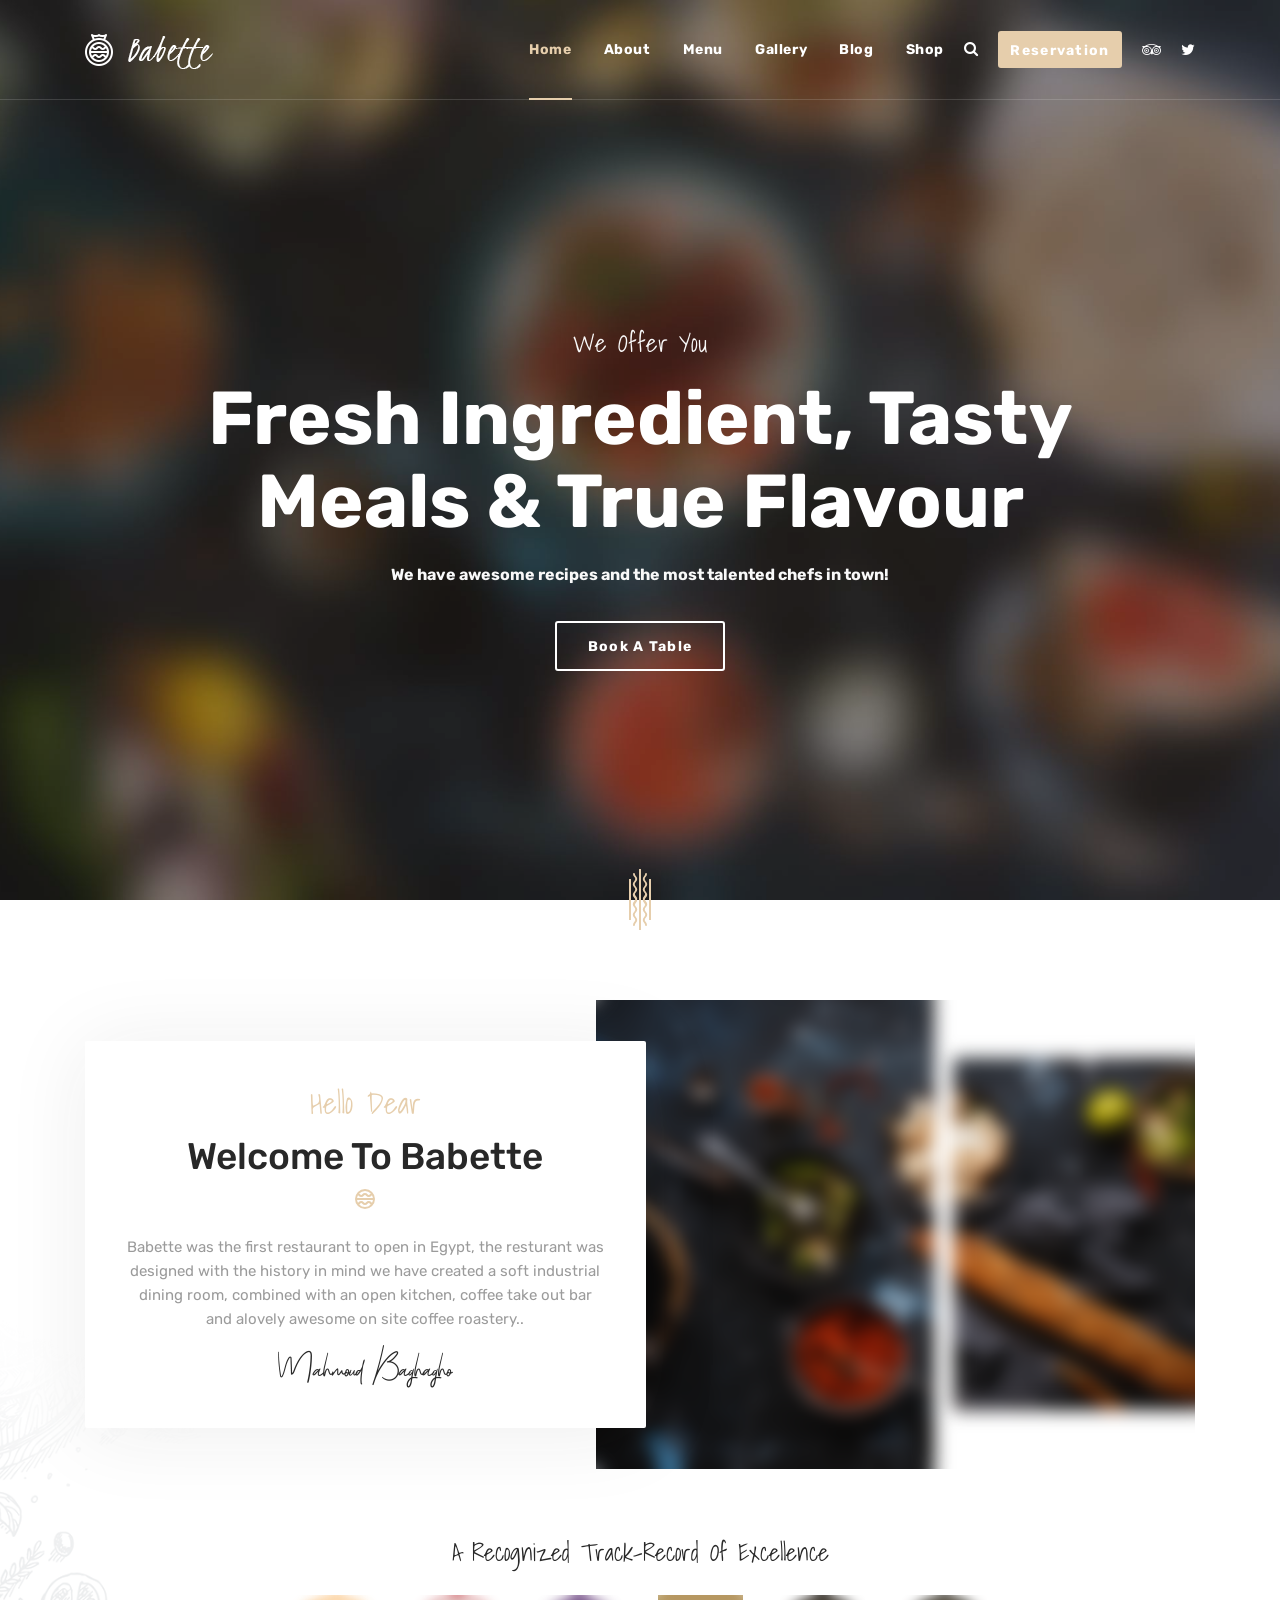
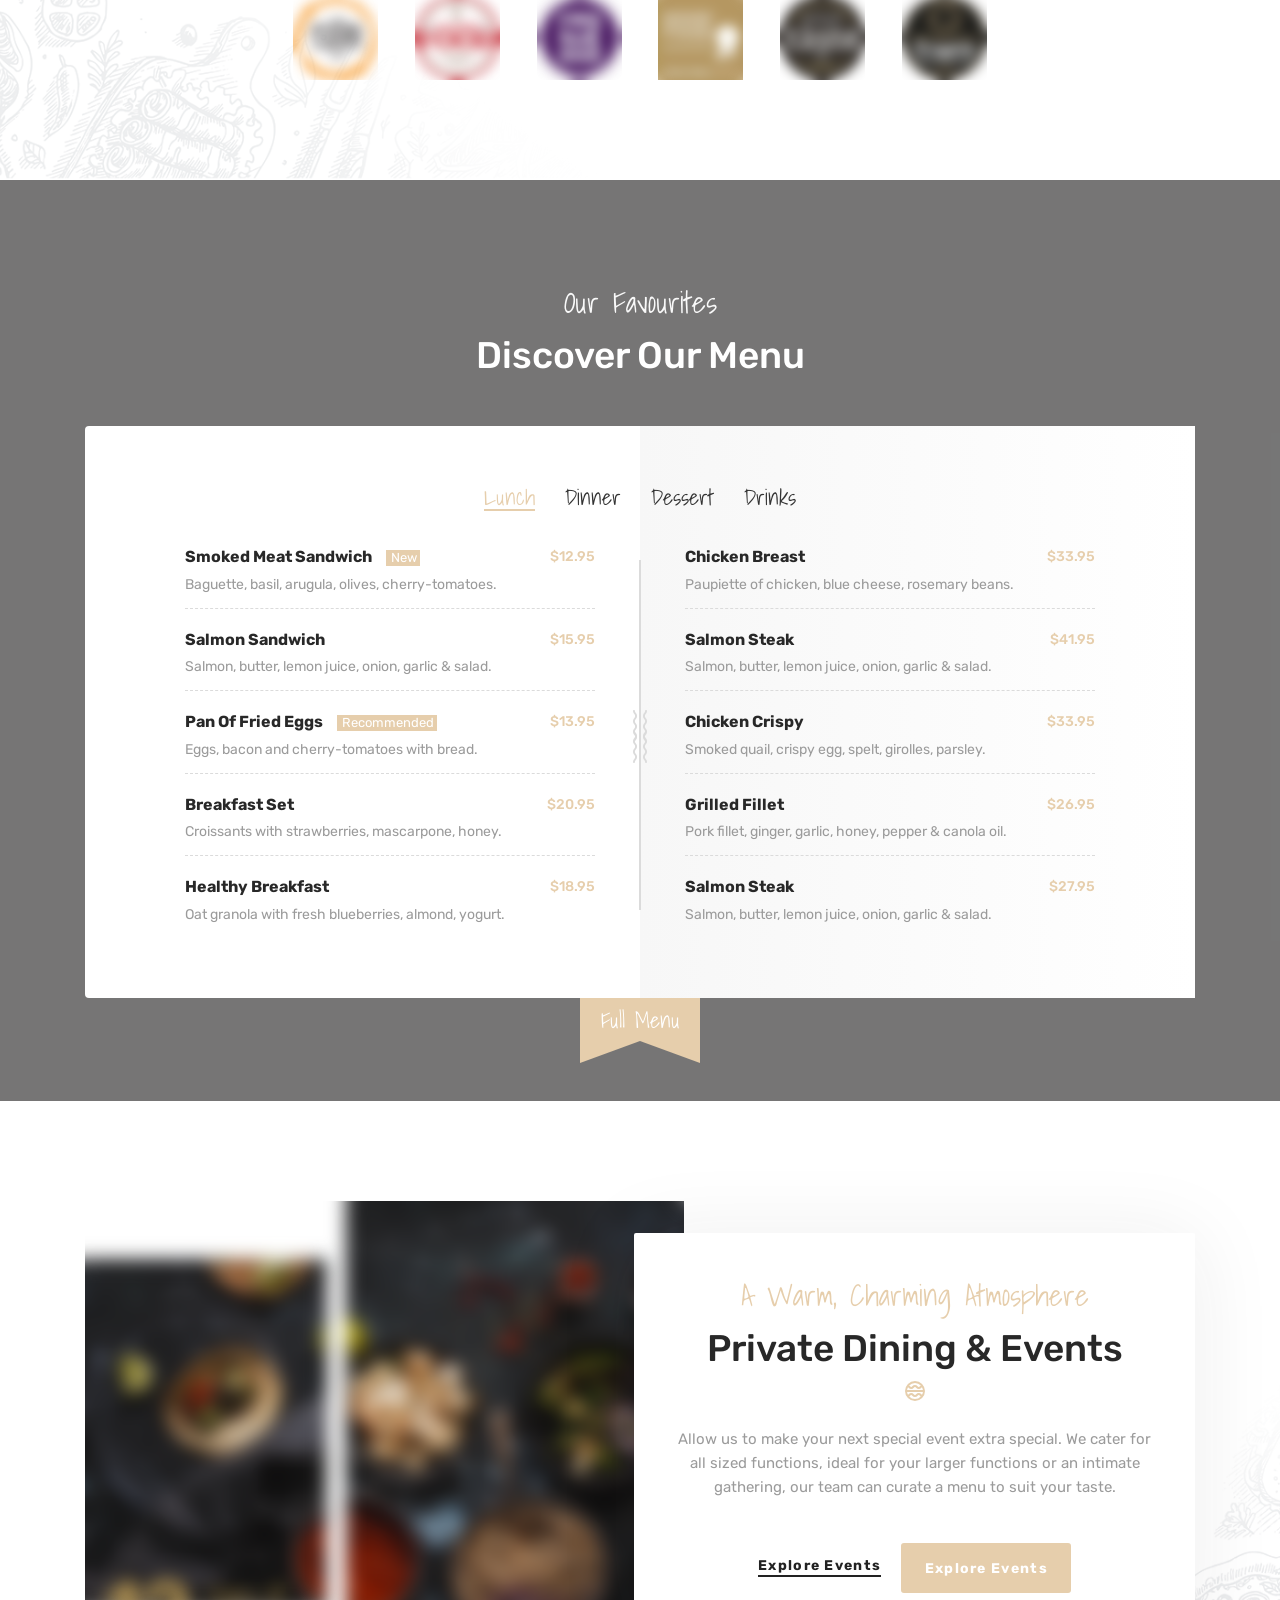
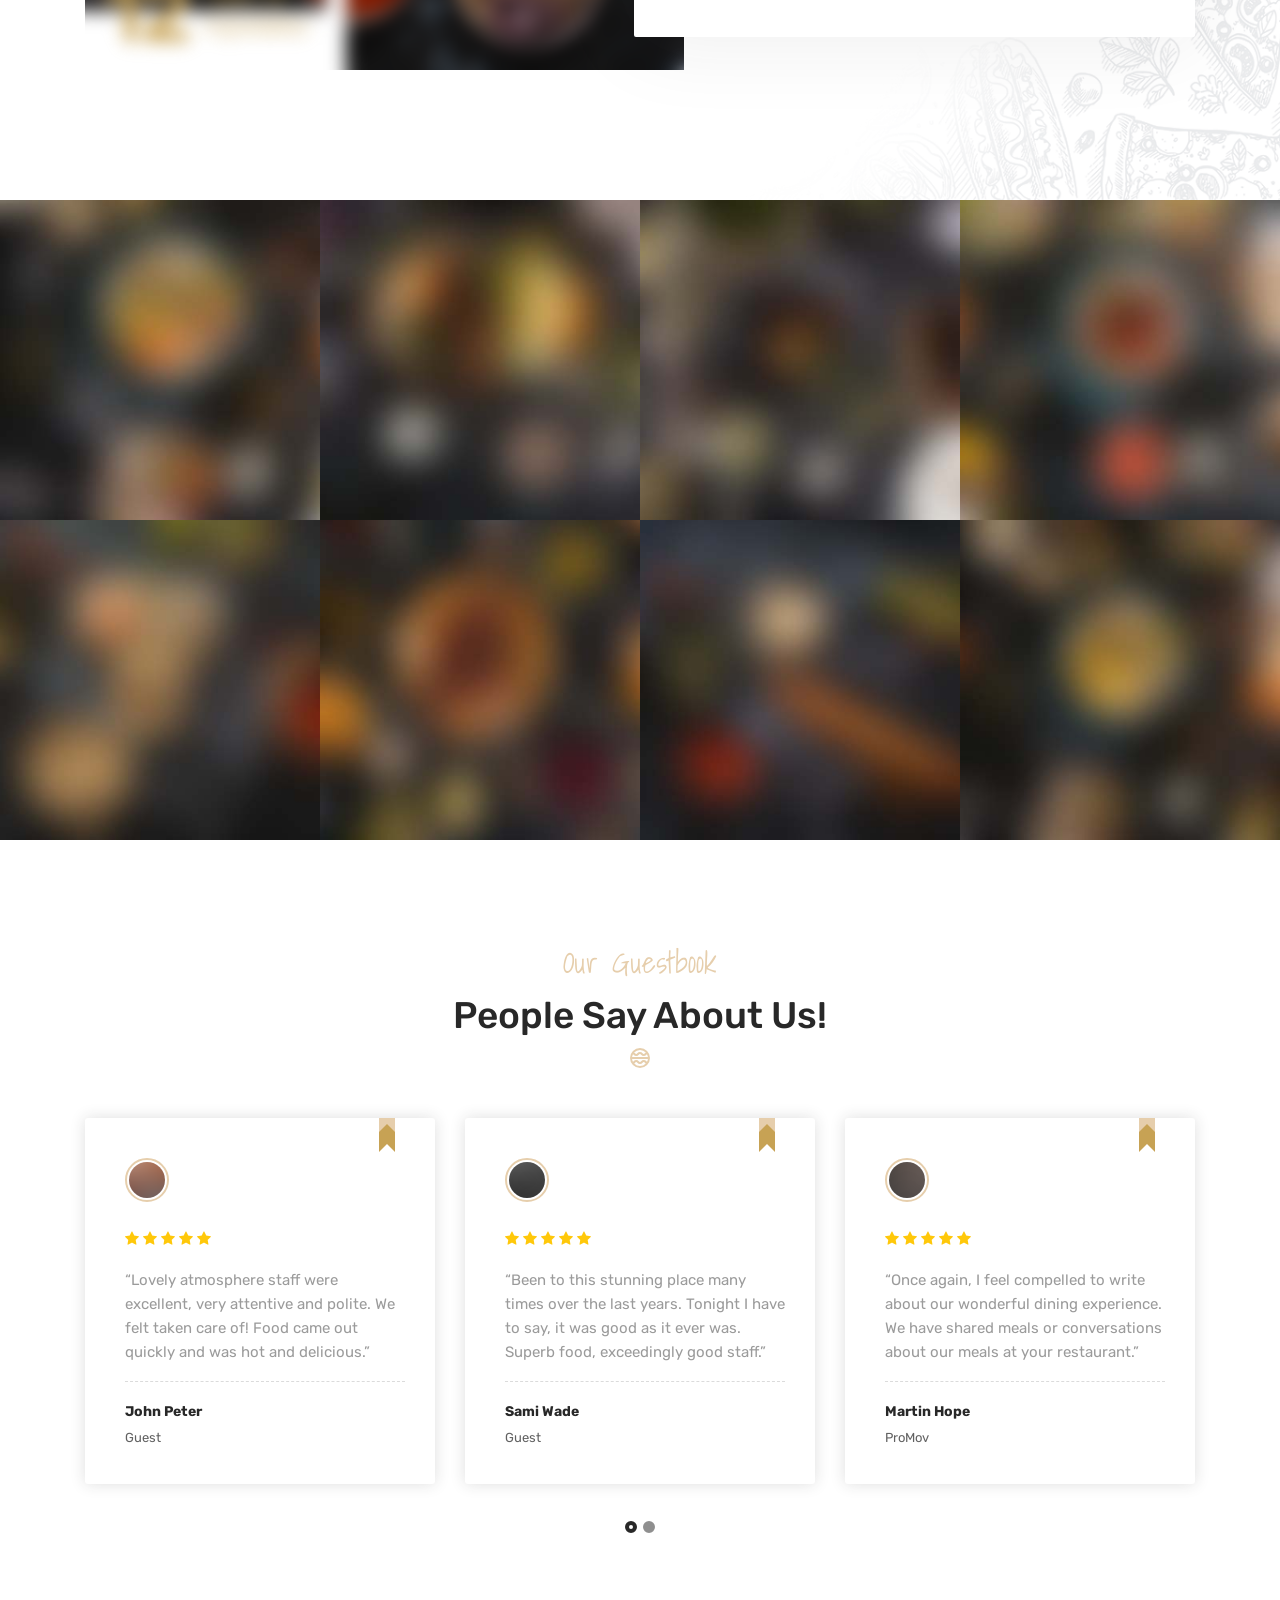
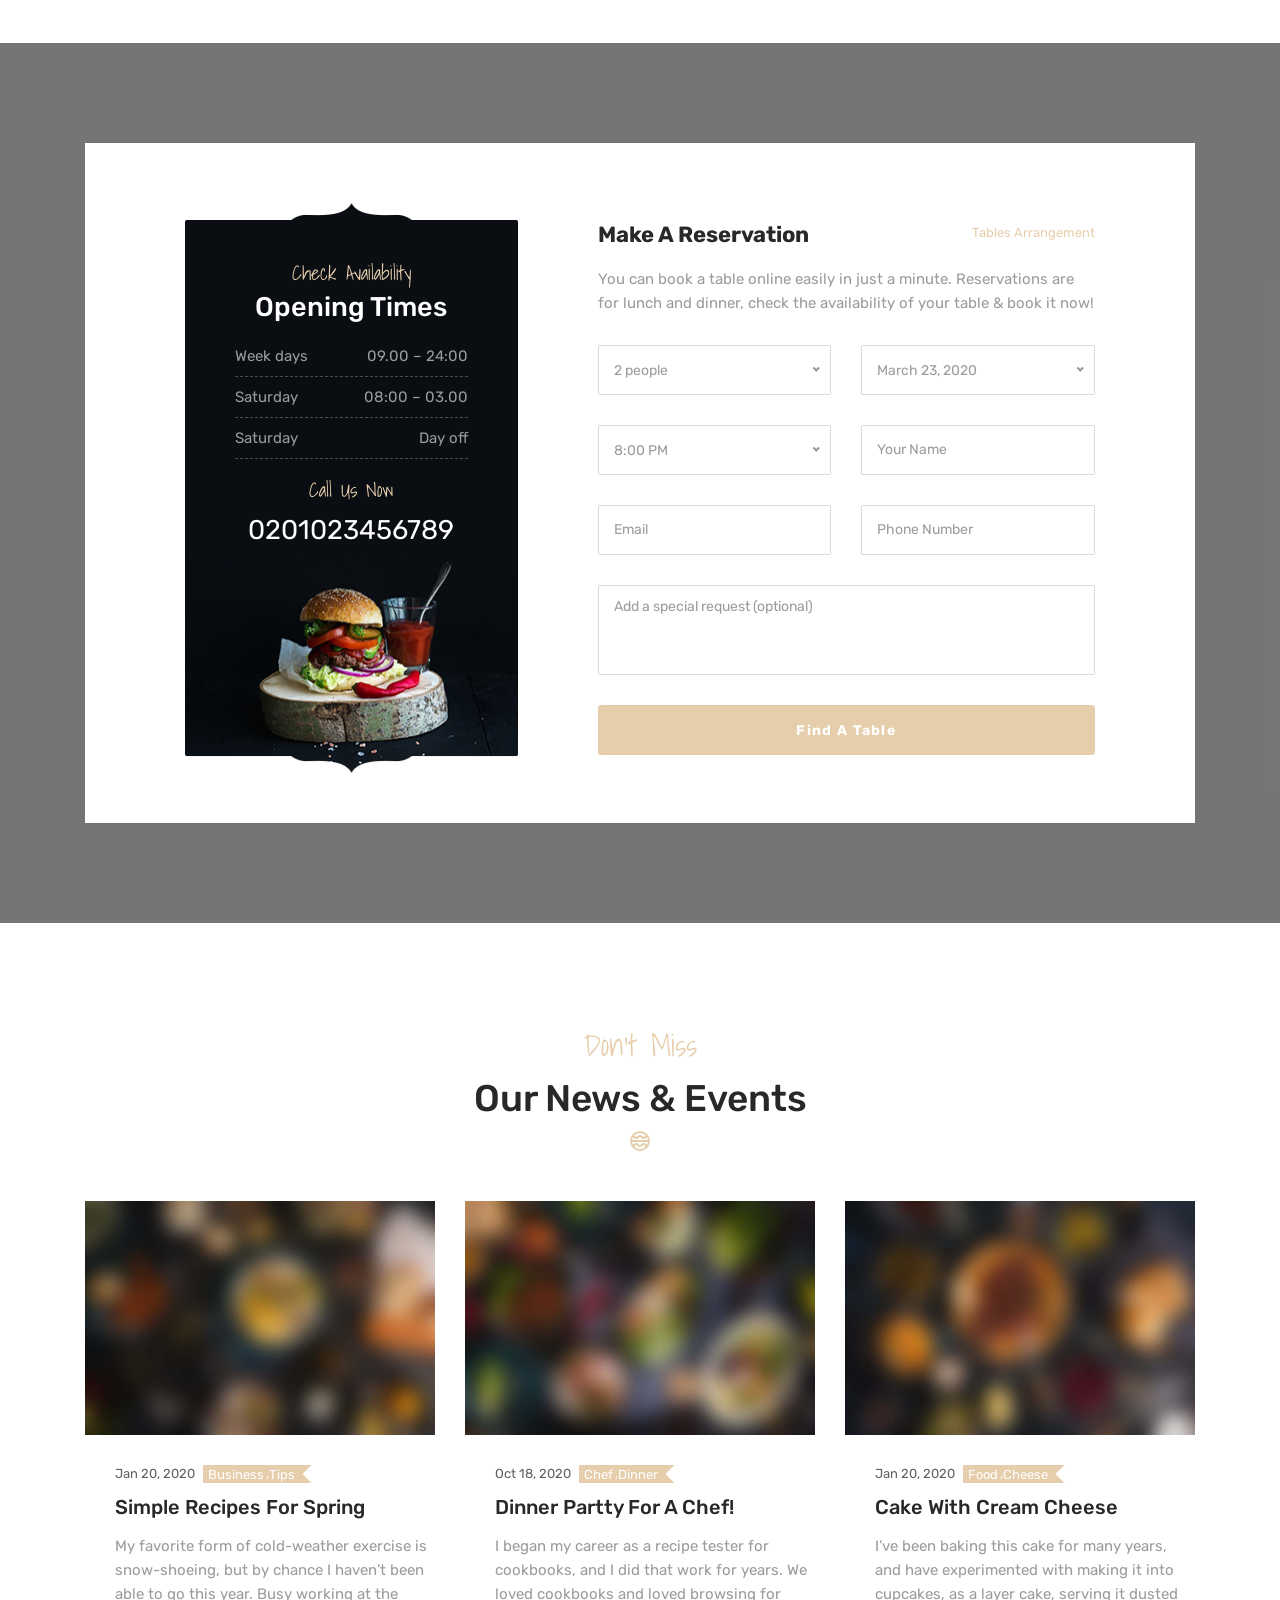
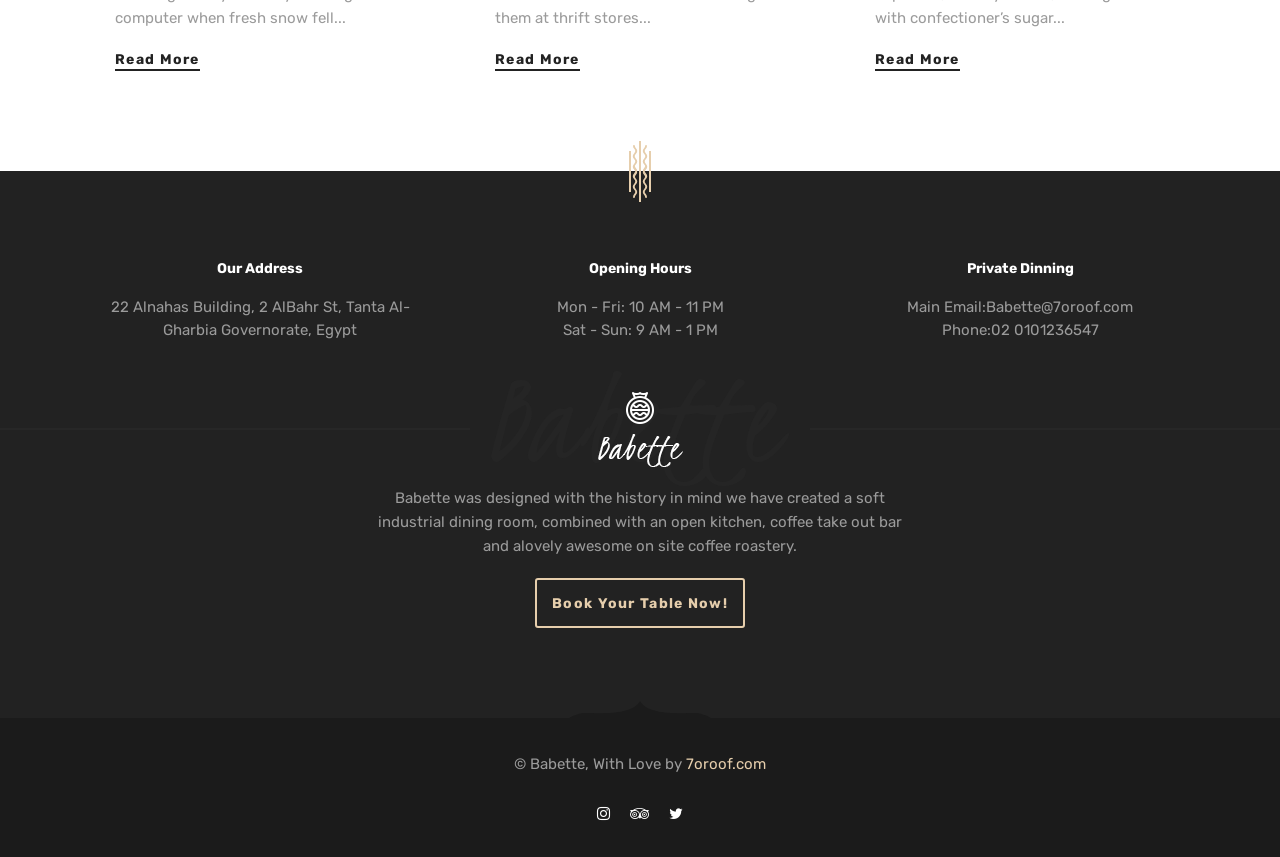
==== index.html @ 028df4f4 "開版" ====
<!DOCTYPE html>
<html lang="en">

<head>
  <meta charset="UTF-8" />
  <meta name="viewport" content="width=device-width, initial-scale=1.0" />
  <meta http-equiv="X-UA-Compatible" content="ie=edge" />
  <meta name="description" content="Babette">
  <link href="images/favicon/favicon.png" rel="icon">
  <title>Babette</title>
  <link rel="stylesheet"
    href="https://fonts.googleapis.com/css?family=Rubik:400,500,700%7cShadows+Into+Light&display=swap">
  <link rel="stylesheet" href="css/libraries.css" />
  <!-- <link rel="stylesheet" href="css/animate.css" /> -->
  <link rel="stylesheet" href="css/style.css" />
</head>

<body>
  <div class="wrapper">
    <!-- =========================
        Header
    =========================== -->
    <header id="header" class="header header-transparent header-layout1">
      <nav class="navbar navbar-expand-lg sticky-navbar">
        <div class="container">
          <a class="navbar-brand" href="index.html">
            <img src="images/logo/logo-light.png" class="logo-light" alt="logo">
            <img src="images/logo/logo-dark.png" class="logo-dark" alt="logo">
          </a>
          <button class="navbar-toggler" type="button">
            <span class="menu-lines"><span></span></span>
          </button>
          <div class="collapse navbar-collapse" id="mainNavigation">
            <ul class="navbar-nav ml-auto">
              <li class="nav__item with-dropdown">
                <a href="#" data-toggle="dropdown" class="dropdown-toggle nav__item-link active">Home</a>
                <ul class="dropdown-menu">
                  <li class="nav__item"><a href="index.html" class="nav__item-link">Home Main</a></li>
                  <!-- /.nav-item -->
                  <li class="nav__item"><a href="home-gourmet.html" class="nav__item-link">Home Gourmet</a></li>
                  <!-- /.nav-item -->
                  <li class="nav__item"><a href="home-classic.html" class="nav__item-link">Home Classic</a></li>
                  <!-- /.nav-item -->
                  <li class="nav__item"><a href="home-cafe.html" class="nav__item-link">Home Cafe</a></li>
                  <!-- /.nav-item -->
                </ul><!-- /.dropdown-menu -->
              </li><!-- /.nav-item -->
              <li class="nav__item with-dropdown">
                <a href="#" data-toggle="dropdown" class="dropdown-toggle nav__item-link">About</a>
                <ul class="dropdown-menu">
                  <li class="nav__item"><a href="our-story.html" class="nav__item-link">About Us</a></li>
                  <!-- /.nav-item -->
                  <li class="nav__item"><a href="our-chefs.html" class="nav__item-link">Our chefs</a></li>
                  <!-- /.nav-item -->
                  <li class="nav__item"><a href="our-guestbook.html" class="nav__item-link">Our Guestbook</a></li>
                  <!-- /.nav-item -->
                  <li class="nav__item"><a href="contacts.html" class="nav__item-link">Contact Us</a></li>
                  <!-- /.nav-item -->
                  <li class="nav__item"><a href="events.html" class="nav__item-link">Events</a></li>
                  <!-- /.nav-item -->
                  <li class="nav__item"><a href="event-single.html" class="nav__item-link">Event Single</a></li>
                  <!-- /.nav-item -->
                  <li class="nav__item"><a href="faqs.html" class="nav__item-link">FAQs</a></li> <!-- /.nav-item -->
                </ul><!-- /.dropdown-menu -->
              </li><!-- /.nav-item -->
              <li class="nav__item with-dropdown">
                <a href="#" data-toggle="dropdown" class="dropdown-toggle nav__item-link">Menu</a>
                <ul class="dropdown-menu">
                  <li class="nav__item"><a href="menu-classic.html" class="nav__item-link">Menu Classic</a></li>
                  <!-- /.nav-item -->
                  <li class="nav__item"><a href="menu-mixed.html" class="nav__item-link">Menu Mixed</a></li>
                  <!-- /.nav-item -->
                  <li class="nav__item"><a href="menu-board.html" class="nav__item-link">Menu Board</a></li>
                  <!-- /.nav-item -->
                  <li class="nav__item"><a href="menu-gallery.html" class="nav__item-link">Menu Gallery</a></li>
                  <!-- /.nav-item -->
                </ul><!-- /.dropdown-menu -->
              </li><!-- /.nav-item -->
              <li class="nav__item with-dropdown">
                <a href="#" data-toggle="dropdown" class="dropdown-toggle nav__item-link">Gallery</a>
                <ul class="dropdown-menu">
                  <li class="nav__item"><a href="gallery-grid.html" class="nav__item-link">Gallery grid</a></li>
                  <!-- /.nav-item -->
                  <li class="nav__item"><a href="gallery-fullwidth.html" class="nav__item-link">Gallery Fullwidth</a>
                  </li><!-- /.nav-item -->
                </ul><!-- /.dropdown-menu -->
              </li><!-- /.nav-item -->
              <li class="nav__item with-dropdown">
                <a href="#" data-toggle="dropdown" class="dropdown-toggle nav__item-link">Blog</a>
                <ul class="dropdown-menu">
                  <li class="nav__item"><a href="blog-carousel.html" class="nav__item-link">blog carousel</a></li>
                  <li class="nav__item dropdown-submenu">
                    <a href="#" data-toggle="dropdown" class="dropdown-toggle nav__item-link">Blog Grid</a>
                    <ul class="dropdown-menu">
                      <li class="nav__item">
                        <a href="blog-grid-sidebar.html" class="nav__item-link">Grid Sidebar</a>
                      </li><!-- /.nav-item -->
                      <li class="nav__item">
                        <a href="blog-grid.html" class="nav__item-link">No Sidebar</a>
                      </li><!-- /.nav-item -->
                    </ul><!-- /.dropdown-menu -->
                  </li><!-- /.nav-item -->
                  <li class="nav__item"><a href="blog-standard.html" class="nav__item-link">blog standard</a></li>
                  <!-- /.nav-item -->
                  <li class="nav__item"><a href="blog-single-post.html" class="nav__item-link">single post</a></li>
                  <!-- /.nav-item -->
                </ul><!-- /.dropdown-menu -->
              </li><!-- /.nav-item -->
              <li class="nav__item with-dropdown">
                <a href="#" data-toggle="dropdown" class="dropdown-toggle nav__item-link">Shop</a>
                <ul class="dropdown-menu">
                  <li class="nav__item"><a href="shop.html" class="nav__item-link">our Shop</a></li>
                  <!-- /.nav-item -->
                  <li class="nav__item"><a href="shop-sidebar.html" class="nav__item-link">Shop with Sidebar</a></li>
                  <!-- /.nav-item -->
                  <li class="nav__item"><a href="shop-single-product.html" class="nav__item-link">Single Product</a>
                  </li><!-- /.nav-item -->
                  <li class="nav__item"><a href="shopping-cart.html" class="nav__item-link">cart</a></li>
                  <!-- /.nav-item -->
                </ul><!-- /.dropdown-menu -->
              </li><!-- /.nav-item -->
              <!-- /.nav-item -->
            </ul><!-- /.navbar-nav -->
          </div><!-- /.navbar-collapse -->
          <div class="navbar-actions-wrap">
            <div class="navbar-actions d-flex align-items-center">
              <a href="#" class="navbar__action-btn search-popup-trigger"><i class="fa fa-search"></i></a>
              <a href="reservation.html"
                class="navbar__action-btn navbar__action-btn-reserve btn btn__primary">Reservation</a>
              <ul class="social__icons">
                <li><a href="#"><i class="fa fa-tripadvisor"></i></a></li>
                <li><a href="#"><i class="fa fa-twitter"></i></a></li>
              </ul><!-- /.social__icons -->
            </div><!-- /.navbar-actions -->
          </div><!-- /.navbar-actions-wrap -->
        </div><!-- /.container -->
      </nav><!-- /.navabr -->
    </header><!-- /.Header -->

    <!-- ============================
        Slider
    ============================== -->
    <section id="slider" class="slider slider-layout1">
      <div class="carousel owl-carousel carousel-arrows" data-slide="1" data-slide-md="1" data-slide-sm="1"
        data-autoplay="true" data-nav="true" data-dots="false" data-space="0" data-loop="true" data-speed="3000"
        data-transition="fade" data-animate-out="fadeOut" data-animate-in="fadeIn">
        <div class="slide-item align-v-h text-center bg-overlay">
          <div class="bg-img"><img src="images/backgrounds/2.jpg" alt="slide img"></div>
          <div class="container">
            <div class="row">
              <div class="col-sm-12 col-md-12 col-lg-12">
                <div class="slide__content">
                  <span class="slide__subtitle">We Offer You</span>
                  <h2 class="slide__title">Fresh Ingredient, Tasty Meals & True Flavour</h2>
                  <p class="slide__desc">We have awesome recipes and the most talented chefs in town!</p>
                  <a href="reservation.html" class="btn btn__white btn__bordered my-1">Book A Table</a>
                </div><!-- /.slide-content -->
              </div><!-- /.col-lg-12 -->
            </div><!-- /.row -->
          </div><!-- /.container -->
        </div><!-- /.slide-item -->
        <div class="slide-item align-v-h text-center bg-overlay bg-overlay-2">
          <div class="bg-img"><img src="images/backgrounds/8.jpg" alt="slide img"></div>
          <div class="container">
            <div class="row">
              <div class="col-sm-12 col-md-12 col-lg-12">
                <div class="slide__content">
                  <span class="slide__subtitle">Fresh Ingredient, Tasty Meals</span>
                  <h2 class="slide__title">Awesome Recipes By <br> The Most Talented Chefs!</h2>
                  <p class="slide__desc">We have awesome recipes and the most talented chefs in town!</p>
                  <a href="reservation.html" class="btn btn__primary mx-2 my-1">Discover Our Menu</a>
                  <a href="menu-classic.html" class="btn btn__white mx-2 my-1">Book A Table</a>
                </div><!-- /.slide-content -->
              </div><!-- /.col-lg-12 -->
            </div><!-- /.row -->
          </div><!-- /.container -->
        </div><!-- /.slide-item -->
      </div><!-- /.carousel -->
      <svg class="slider__divider-shape" xmlns="http://www.w3.org/2000/svg" width="22" height="61" viewBox="0 0 22 61">
        <path
          d="M799,769h2v61h-2V769Zm8,24.8a0.969,0.969,0,0,0-1.911,0,3.012,3.012,0,0,1-.883,2.16,4.486,4.486,0,0,0,0,6.136,3.083,3.083,0,0,1,0,4.32,4.486,4.486,0,0,0,0,6.136,3.088,3.088,0,0,1,0,4.325,4.5,4.5,0,0,0,0,6.142,3.014,3.014,0,0,1,.884,2.163,0.969,0.969,0,0,0,1.911,0,4.414,4.414,0,0,0-1.213-3.07,3.091,3.091,0,0,1,0-4.328,4.491,4.491,0,0,0,0-6.14,3.08,3.08,0,0,1,0-4.319,4.488,4.488,0,0,0,0-6.137,3.081,3.081,0,0,1,0-4.32A4.407,4.407,0,0,0,807,793.8Zm0-20a0.969,0.969,0,0,0-1.911,0,3.014,3.014,0,0,1-.883,2.16,4.486,4.486,0,0,0,0,6.136,3.083,3.083,0,0,1,0,4.32,4.488,4.488,0,0,0,0,6.137,3.087,3.087,0,0,1,0,4.324,4.5,4.5,0,0,0,0,6.142,3.014,3.014,0,0,1,.884,2.163,0.969,0.969,0,0,0,1.911,0,4.414,4.414,0,0,0-1.213-3.07,3.089,3.089,0,0,1,0-4.327,4.491,4.491,0,0,0,0-6.14,3.081,3.081,0,0,1,0-4.32,4.488,4.488,0,0,0,0-6.137,3.081,3.081,0,0,1,0-4.32A4.409,4.409,0,0,0,807,773.8ZM793,793.8a0.969,0.969,0,0,1,1.911,0,3.012,3.012,0,0,0,.883,2.16,4.486,4.486,0,0,1,0,6.136,3.083,3.083,0,0,0,0,4.32,4.486,4.486,0,0,1,0,6.136,3.088,3.088,0,0,0,0,4.325,4.5,4.5,0,0,1,0,6.142,3.014,3.014,0,0,0-.884,2.163,0.969,0.969,0,0,1-1.911,0,4.414,4.414,0,0,1,1.213-3.07,3.091,3.091,0,0,0,0-4.328,4.491,4.491,0,0,1,0-6.14,3.08,3.08,0,0,0,0-4.319,4.488,4.488,0,0,1,0-6.137,3.081,3.081,0,0,0,0-4.32A4.407,4.407,0,0,1,793,793.8Zm0-20a0.969,0.969,0,0,1,1.911,0,3.014,3.014,0,0,0,.883,2.16,4.486,4.486,0,0,1,0,6.136,3.083,3.083,0,0,0,0,4.32,4.488,4.488,0,0,1,0,6.137,3.087,3.087,0,0,0,0,4.324,4.5,4.5,0,0,1,0,6.142,3.014,3.014,0,0,0-.884,2.163,0.969,0.969,0,0,1-1.911,0,4.414,4.414,0,0,1,1.213-3.07,3.089,3.089,0,0,0,0-4.327,4.491,4.491,0,0,1,0-6.14,3.081,3.081,0,0,0,0-4.32,4.488,4.488,0,0,1,0-6.137,3.081,3.081,0,0,0,0-4.32A4.409,4.409,0,0,1,793,773.8Zm-4,5.2h2v41h-2V779Zm20,0h2v41h-2V779Z"
          transform="translate(-789 -769)"></path>
      </svg>
    </section><!-- /.slider -->

    <section class="pt-0">
      <div class="bg-img"><img src="images/backgrounds/pattern/2.png" alt="background"></div>
      <!-- =====================
       Banner layout1
       ======================== -->
      <section id="bannerLayout1" class="banner banner-layout1 pb-70">
        <div class="container">
          <div class="row">
            <div class="col-sm-12 col-md-12 col-lg-12">
              <div class="banner__content">
                <div class="banner__content-text" data-aos="fade-right">
                  <div class="banner__content-text-inner">
                    <div class="heading">
                      <span class="heading__subtitle">Hello Dear</span>
                      <h2 class="heading__title">Welcome To Babette</h2>
                      <div class="heading__icon">
                        <svg xmlns="http://www.w3.org/2000/svg" width="20" height="20" viewBox="0 0 20 20">
                          <path
                            d="M515,925a10,10,0,1,0,10,10A10.011,10.011,0,0,0,515,925Zm7,13.865a2.568,2.568,0,0,1-.651-0.549,3.235,3.235,0,0,0-5.209,0,1.449,1.449,0,0,1-1.146.683,1.419,1.419,0,0,1-1.2-.695,3.2,3.2,0,0,0-2.548-1.3,3.345,3.345,0,0,0-2.605,1.316,2.625,2.625,0,0,1-.64.544,7.953,7.953,0,0,1-.928-2.86h15.862A7.926,7.926,0,0,1,522,938.863ZM507.069,934a7.948,7.948,0,0,1,.928-2.859,2.617,2.617,0,0,1,.64.543A3.345,3.345,0,0,0,511.242,933a3.2,3.2,0,0,0,2.548-1.3,1.423,1.423,0,0,1,1.2-.7,1.452,1.452,0,0,1,1.146.685,3.237,3.237,0,0,0,5.209,0,2.575,2.575,0,0,1,.651-0.55,7.939,7.939,0,0,1,.932,2.865H507.069ZM515,927a7.975,7.975,0,0,1,5.8,2.509,5.325,5.325,0,0,0-.914.806,1.3,1.3,0,0,1-2.292,0,3.287,3.287,0,0,0-5.289.035,1.286,1.286,0,0,1-1.066.648,1.452,1.452,0,0,1-1.145-.683,5.348,5.348,0,0,0-.9-0.8A7.972,7.972,0,0,1,515,927Zm0,16a7.97,7.97,0,0,1-5.808-2.516,5.3,5.3,0,0,0,.9-0.8,1.452,1.452,0,0,1,1.145-.685,1.288,1.288,0,0,1,1.066.649,3.288,3.288,0,0,0,5.289.036,1.3,1.3,0,0,1,2.292,0,5.241,5.241,0,0,0,.914.806A7.972,7.972,0,0,1,515,943Z"
                            transform="translate(-505 -925)"></path>
                        </svg>
                      </div>
                      <p class="heading__desc">Babette was the first restaurant to open in Egypt, the resturant was
                        designed
                        with the history in mind we have created a soft industrial dining room, combined with an open
                        kitchen, coffee take out bar and alovely awesome on site coffee roastery..</p>
                      <img src="images/about/signature.png" alt="signature">
                    </div><!-- /.heading -->
                  </div><!-- /.banner__content-text-inner -->
                </div><!-- /.banner__content-text -->
                <div class="banner__content-img" data-aos="fade-left">
                  <img src="images/banners/1.png" alt="banner">
                </div><!-- /.banner__content-img -->
              </div><!-- /.banner__content -->
            </div><!-- /.col-lg-12 -->
          </div><!-- /.row -->
        </div><!-- /.container -->
      </section><!-- /.Banner layout1 -->
      <!-- =====================
       Clients
       ======================== -->
      <section id="clients" class="clients text-center py-0">
        <div class="container">
          <div class="row">
            <div class="col-sm-12 col-md-12 col-lg-8 offset-lg-2">
              <h2 class="heading__title mb-30">A recognized track-record of excellence</h2>
              <div class="carousel owl-carousel" data-slide="6" data-slide-md="4" data-slide-sm="3" data-autoplay="true"
                data-nav="false" data-dots="false" data-space="0" data-loop="true" data-speed="700">
                <div class="client">
                  <a href="#"><img src="images/clients/1.png" alt="client"></a>
                </div><!-- /.client -->
                <div class="client">
                  <a href="#"><img src="images/clients/2.png" alt="client"></a>
                </div><!-- /.client -->
                <div class="client">
                  <a href="#"><img src="images/clients/3.png" alt="client"></a>
                </div><!-- /.client -->
                <div class="client">
                  <a href="#"><img src="images/clients/4.png" alt="client"></a>
                </div><!-- /.client -->
                <div class="client">
                  <a href="#"><img src="images/clients/5.png" alt="client"></a>
                </div><!-- /.client -->
                <div class="client">
                  <a href="#"><img src="images/clients/6.png" alt="client"></a>
                </div><!-- /.client -->
              </div><!-- /.carousel -->
            </div><!-- /.col-lg-12 -->
          </div><!-- /.row -->
        </div><!-- /.container -->
      </section><!-- /.clients -->
    </section>

    <!-- ========================
        Menu layout layout 5
    =========================== -->
    <section id="menulayout5" class="menu-layout5 pb-60 bg-overlay bg-overlay-2 bg-parallax">
      <div class="bg-img"><img src="images/backgrounds/9.jpg" alt="background"></div>
      <div class="container">
        <div class="row">
          <div class="col-sm-12 col-md-12 col-lg-6 offset-lg-3">
            <div class="heading heading-white text-center mb-50">
              <span class="heading__subtitle">Our Favourites</span>
              <h2 class="heading__title">Discover Our Menu</h2>
            </div><!-- /.heading -->
          </div><!-- /.col-lg-6 -->
        </div><!-- /.row -->
        <div class="row">
          <div class="col-sm-12 col-md-12 col-lg-12">
            <div class="menu-wrapper">
              <nav class="nav nav-tabs justify-content-center">
                <a class="nav__link active" data-toggle="tab" href="#tab1">Lunch</a>
                <a class="nav__link" data-toggle="tab" href="#tab2">Dinner</a>
                <a class="nav__link" data-toggle="tab" href="#tab3">Dessert</a>
                <a class="nav__link" data-toggle="tab" href="#tab4">Drinks</a>
              </nav>
              <div class="tab-content">
                <div class="tab-pane fade show active" id="tab1">
                  <div class="row">
                    <div class="col-sm-12 col-md-12 col-lg-6 menu-wrapper-inner">
                      <div class="menu-item">
                        <h4 class="menu__item-title">Smoked Meat Sandwich</h4>
                        <span class="pricing__tag">New</span>
                        <span class="menu__item-price">$12.95</span>
                        <p class="menu__item-desc">Baguette, basil, arugula, olives, cherry-tomatoes.</p>
                      </div><!-- /.menu-item -->
                      <div class="menu-item">
                        <h4 class="menu__item-title">Salmon Sandwich</h4>
                        <span class="menu__item-price">$15.95</span>
                        <p class="menu__item-desc">Salmon, butter, lemon juice, onion, garlic & salad.</p>
                      </div><!-- /.menu-item -->
                      <div class="menu-item">
                        <h4 class="menu__item-title">Pan of Fried Eggs</h4>
                        <span class="pricing__tag">Recommended</span>
                        <span class="menu__item-price">$13.95</span>
                        <p class="menu__item-desc">Eggs, bacon and cherry-tomatoes with bread.</p>
                      </div><!-- /.menu-item -->
                      <div class="menu-item">
                        <h4 class="menu__item-title">Breakfast Set</h4>
                        <span class="menu__item-price">$20.95</span>
                        <p class="menu__item-desc">Croissants with strawberries, mascarpone, honey.</p>
                      </div><!-- /.menu-item -->
                      <div class="menu-item">
                        <h4 class="menu__item-title">Healthy Breakfast</h4>
                        <span class="menu__item-price">$18.95</span>
                        <p class="menu__item-desc">Oat granola with fresh blueberries, almond, yogurt.</p>
                      </div><!-- /.menu-item -->
                    </div><!-- /.col-lg-6 -->
                    <div class="col-sm-12 col-md-12 col-lg-6 menu-wrapper-inner">
                      <div class="menu-item">
                        <h4 class="menu__item-title">Chicken Breast</h4>
                        <span class="menu__item-price">$33.95</span>
                        <p class="menu__item-desc">Paupiette of chicken, blue cheese, rosemary beans.</p>
                      </div><!-- /.menu-item -->
                      <div class="menu-item">
                        <h4 class="menu__item-title">Salmon Steak</h4>
                        <span class="menu__item-price">$41.95</span>
                        <p class="menu__item-desc">Salmon, butter, lemon juice, onion, garlic & salad.</p>
                      </div><!-- /.menu-item -->
                      <div class="menu-item">
                        <h4 class="menu__item-title">Chicken Crispy</h4>
                        <span class="menu__item-price">$33.95</span>
                        <p class="menu__item-desc">Smoked quail, crispy egg, spelt, girolles, parsley.</p>
                      </div><!-- /.menu-item -->
                      <div class="menu-item">
                        <h4 class="menu__item-title">Grilled Fillet</h4>
                        <span class="menu__item-price">$26.95</span>
                        <p class="menu__item-desc">Pork fillet, ginger, garlic, honey, pepper & canola oil.</p>
                      </div><!-- /.menu-item -->
                      <div class="menu-item">
                        <h4 class="menu__item-title">Salmon Steak</h4>
                        <span class="menu__item-price">$27.95</span>
                        <p class="menu__item-desc">Salmon, butter, lemon juice, onion, garlic & salad.</p>
                      </div><!-- /.menu-item -->
                    </div><!-- /.col-lg-6 -->
                  </div><!-- /.row  -->
                </div><!-- /.tab  -->
                <div class="tab-pane fade" id="tab2">
                  <div class="row">
                    <div class="col-sm-12 col-md-12 col-lg-6 menu-wrapper-inner">
                      <div class="menu-item">
                        <h4 class="menu__item-title">Pan of Fried Eggs</h4>
                        <span class="pricing__tag">Recommended</span>
                        <span class="menu__item-price">$13.95</span>
                        <p class="menu__item-desc">Eggs, bacon and cherry-tomatoes with bread.</p>
                      </div><!-- /.menu-item -->
                      <div class="menu-item">
                        <h4 class="menu__item-title">Smoked Meat Sandwich</h4>
                        <span class="menu__item-price">$12.95</span>
                        <p class="menu__item-desc">Baguette, basil, arugula, olives, cherry-tomatoes.</p>
                      </div><!-- /.menu-item -->
                      <div class="menu-item">
                        <h4 class="menu__item-title">Salmon Sandwich</h4>
                        <span class="menu__item-price">$15.95</span>
                        <p class="menu__item-desc">Salmon, butter, lemon juice, onion, garlic & salad.</p>
                      </div><!-- /.menu-item -->
                      <div class="menu-item">
                        <h4 class="menu__item-title">Breakfast Set</h4>
                        <span class="menu__item-price">$20.95</span>
                        <p class="menu__item-desc">Croissants with strawberries, mascarpone, honey.</p>
                      </div><!-- /.menu-item -->
                      <div class="menu-item">
                        <h4 class="menu__item-title">Healthy Breakfast</h4>
                        <span class="menu__item-price">$18.95</span>
                        <p class="menu__item-desc">Oat granola with fresh blueberries, almond, yogurt.</p>
                      </div><!-- /.menu-item -->
                    </div><!-- /.col-lg-6 -->
                    <div class="col-sm-12 col-md-12 col-lg-6 menu-wrapper-inner">
                      <div class="menu-item">
                        <h4 class="menu__item-title">Chicken Crispy</h4>
                        <span class="menu__item-price">$33.95</span>
                        <p class="menu__item-desc">Smoked quail, crispy egg, spelt, girolles, parsley.</p>
                      </div><!-- /.menu-item -->
                      <div class="menu-item">
                        <h4 class="menu__item-title">Chicken Breast</h4>
                        <span class="menu__item-price">$33.95</span>
                        <p class="menu__item-desc">Paupiette of chicken, blue cheese, rosemary beans.</p>
                      </div><!-- /.menu-item -->
                      <div class="menu-item">
                        <h4 class="menu__item-title">Salmon Steak</h4>
                        <span class="menu__item-price">$41.95</span>
                        <p class="menu__item-desc">Salmon, butter, lemon juice, onion, garlic & salad.</p>
                      </div><!-- /.menu-item -->
                      <div class="menu-item">
                        <h4 class="menu__item-title">Salmon Steak</h4>
                        <span class="menu__item-price">$27.95</span>
                        <p class="menu__item-desc">Salmon, butter, lemon juice, onion, garlic & salad.</p>
                      </div><!-- /.menu-item -->
                      <div class="menu-item">
                        <h4 class="menu__item-title">Grilled Fillet</h4>
                        <span class="menu__item-price">$26.95</span>
                        <p class="menu__item-desc">Pork fillet, ginger, garlic, honey, pepper & canola oil.</p>
                      </div><!-- /.menu-item -->
                    </div><!-- /.col-lg-6 -->
                  </div><!-- /.row  -->
                </div><!-- /.tab  -->
                <div class="tab-pane fade" id="tab3">
                  <div class="row">
                    <div class="col-sm-12 col-md-12 col-lg-6 menu-wrapper-inner">
                      <div class="menu-item">
                        <h4 class="menu__item-title">Chicken Breast</h4>
                        <span class="menu__item-price">$33.95</span>
                        <p class="menu__item-desc">Paupiette of chicken, blue cheese, rosemary beans.</p>
                      </div><!-- /.menu-item -->
                      <div class="menu-item">
                        <h4 class="menu__item-title">Salmon Steak</h4>
                        <span class="menu__item-price">$41.95</span>
                        <p class="menu__item-desc">Salmon, butter, lemon juice, onion, garlic & salad.</p>
                      </div><!-- /.menu-item -->
                      <div class="menu-item">
                        <h4 class="menu__item-title">Chicken Crispy</h4>
                        <span class="menu__item-price">$33.95</span>
                        <p class="menu__item-desc">Smoked quail, crispy egg, spelt, girolles, parsley.</p>
                      </div><!-- /.menu-item -->
                      <div class="menu-item">
                        <h4 class="menu__item-title">Grilled Fillet</h4>
                        <span class="menu__item-price">$26.95</span>
                        <p class="menu__item-desc">Pork fillet, ginger, garlic, honey, pepper & canola oil.</p>
                      </div><!-- /.menu-item -->
                      <div class="menu-item">
                        <h4 class="menu__item-title">Salmon Steak</h4>
                        <span class="menu__item-price">$27.95</span>
                        <p class="menu__item-desc">Salmon, butter, lemon juice, onion, garlic & salad.</p>
                      </div><!-- /.menu-item -->
                    </div><!-- /.col-lg-6 -->
                    <div class="col-sm-12 col-md-12 col-lg-6 menu-wrapper-inner">
                      <div class="menu-item">
                        <h4 class="menu__item-title">Pan of Fried Eggs</h4>
                        <span class="pricing__tag">Recommended</span>
                        <span class="menu__item-price">$13.95</span>
                        <p class="menu__item-desc">Eggs, bacon and cherry-tomatoes with bread.</p>
                      </div><!-- /.menu-item -->
                      <div class="menu-item">
                        <h4 class="menu__item-title">Breakfast Set</h4>
                        <span class="menu__item-price">$20.95</span>
                        <p class="menu__item-desc">Croissants with strawberries, mascarpone, honey.</p>
                      </div><!-- /.menu-item -->
                      <div class="menu-item">
                        <h4 class="menu__item-title">Smoked Meat Sandwich</h4>
                        <span class="menu__item-price">$12.95</span>
                        <p class="menu__item-desc">Baguette, basil, arugula, olives, cherry-tomatoes.</p>
                      </div><!-- /.menu-item -->
                      <div class="menu-item">
                        <h4 class="menu__item-title">Salmon Sandwich</h4>
                        <span class="menu__item-price">$15.95</span>
                        <p class="menu__item-desc">Salmon, butter, lemon juice, onion, garlic & salad.</p>
                      </div><!-- /.menu-item -->
                      <div class="menu-item">
                        <h4 class="menu__item-title">Healthy Breakfast</h4>
                        <span class="menu__item-price">$18.95</span>
                        <p class="menu__item-desc">Oat granola with fresh blueberries, almond, yogurt.</p>
                      </div><!-- /.menu-item -->
                    </div><!-- /.col-lg-6 -->
                  </div><!-- /.row  -->
                </div><!-- /.tab  -->
                <div class="tab-pane fade" id="tab4">
                  <div class="row">
                    <div class="col-sm-12 col-md-12 col-lg-6 menu-wrapper-inner">
                      <div class="menu-item">
                        <h4 class="menu__item-title">Breakfast Set</h4>
                        <span class="menu__item-price">$20.95</span>
                        <p class="menu__item-desc">Croissants with strawberries, mascarpone, honey.</p>
                      </div><!-- /.menu-item -->
                      <div class="menu-item">
                        <h4 class="menu__item-title">Smoked Meat Sandwich</h4>
                        <span class="menu__item-price">$12.95</span>
                        <p class="menu__item-desc">Baguette, basil, arugula, olives, cherry-tomatoes.</p>
                      </div><!-- /.menu-item -->
                      <div class="menu-item">
                        <h4 class="menu__item-title">Salmon Sandwich</h4>
                        <span class="menu__item-price">$15.95</span>
                        <p class="menu__item-desc">Salmon, butter, lemon juice, onion, garlic & salad.</p>
                      </div><!-- /.menu-item -->
                      <div class="menu-item">
                        <h4 class="menu__item-title">Pan of Fried Eggs</h4>
                        <span class="pricing__tag">Recommended</span>
                        <span class="menu__item-price">$13.95</span>
                        <p class="menu__item-desc">Eggs, bacon and cherry-tomatoes with bread.</p>
                      </div><!-- /.menu-item -->
                      <div class="menu-item">
                        <h4 class="menu__item-title">Healthy Breakfast</h4>
                        <span class="menu__item-price">$18.95</span>
                        <p class="menu__item-desc">Oat granola with fresh blueberries, almond, yogurt.</p>
                      </div><!-- /.menu-item -->
                    </div><!-- /.col-lg-6 -->
                    <div class="col-sm-12 col-md-12 col-lg-6 menu-wrapper-inner">
                      <div class="menu-item">
                        <h4 class="menu__item-title">Chicken Crispy</h4>
                        <span class="menu__item-price">$33.95</span>
                        <p class="menu__item-desc">Smoked quail, crispy egg, spelt, girolles, parsley.</p>
                      </div><!-- /.menu-item -->
                      <div class="menu-item">
                        <h4 class="menu__item-title">Grilled Fillet</h4>
                        <span class="menu__item-price">$26.95</span>
                        <p class="menu__item-desc">Pork fillet, ginger, garlic, honey, pepper & canola oil.</p>
                      </div><!-- /.menu-item -->
                      <div class="menu-item">
                        <h4 class="menu__item-title">Salmon Steak</h4>
                        <span class="menu__item-price">$27.95</span>
                        <p class="menu__item-desc">Salmon, butter, lemon juice, onion, garlic & salad.</p>
                      </div><!-- /.menu-item -->
                      <div class="menu-item">
                        <h4 class="menu__item-title">Chicken Breast</h4>
                        <span class="menu__item-price">$33.95</span>
                        <p class="menu__item-desc">Paupiette of chicken, blue cheese, rosemary beans.</p>
                      </div><!-- /.menu-item -->
                      <div class="menu-item">
                        <h4 class="menu__item-title">Salmon Steak</h4>
                        <span class="menu__item-price">$41.95</span>
                        <p class="menu__item-desc">Salmon, butter, lemon juice, onion, garlic & salad.</p>
                      </div><!-- /.menu-item -->
                    </div><!-- /.col-lg-6 -->
                  </div><!-- /.row  -->
                </div><!-- /.tab  -->
              </div><!-- /.tab-content  -->
            </div><!-- /.menu-wrapper  -->
          </div><!-- /.col-lg-12 -->
        </div><!-- /.row -->
        <div class="row">
          <div class="col-sm-12 col-md-12 col-lg-12 text-center">
            <a href="menu-classic.html" class="btn-custom">Full Menu</a>
          </div><!-- /.col-lg-12 -->
        </div><!-- /.row -->
      </div><!-- /.container -->
    </section><!-- /.menu layout 5 -->

    <!-- =====================
       Banner layout2
    ======================== -->
    <section id="bannerLayout2" class="banner banner-layout2 pb-130">
      <div class="bg-img"><img src="images/backgrounds/pattern/1.png" alt="background"></div>
      <div class="container">
        <div class="row">
          <div class="col-sm-12 col-md-12 col-lg-12">
            <div class="banner__content">
              <div class="banner__content-text" data-aos="fade-left">
                <div class="banner__content-text-inner">
                  <div class="heading mb-40">
                    <span class="heading__subtitle">A Warm, Charming Atmosphere</span>
                    <h2 class="heading__title">Private Dining & Events</h2>
                    <div class="heading__icon">
                      <svg xmlns="http://www.w3.org/2000/svg" width="20" height="20" viewBox="0 0 20 20">
                        <path
                          d="M515,925a10,10,0,1,0,10,10A10.011,10.011,0,0,0,515,925Zm7,13.865a2.568,2.568,0,0,1-.651-0.549,3.235,3.235,0,0,0-5.209,0,1.449,1.449,0,0,1-1.146.683,1.419,1.419,0,0,1-1.2-.695,3.2,3.2,0,0,0-2.548-1.3,3.345,3.345,0,0,0-2.605,1.316,2.625,2.625,0,0,1-.64.544,7.953,7.953,0,0,1-.928-2.86h15.862A7.926,7.926,0,0,1,522,938.863ZM507.069,934a7.948,7.948,0,0,1,.928-2.859,2.617,2.617,0,0,1,.64.543A3.345,3.345,0,0,0,511.242,933a3.2,3.2,0,0,0,2.548-1.3,1.423,1.423,0,0,1,1.2-.7,1.452,1.452,0,0,1,1.146.685,3.237,3.237,0,0,0,5.209,0,2.575,2.575,0,0,1,.651-0.55,7.939,7.939,0,0,1,.932,2.865H507.069ZM515,927a7.975,7.975,0,0,1,5.8,2.509,5.325,5.325,0,0,0-.914.806,1.3,1.3,0,0,1-2.292,0,3.287,3.287,0,0,0-5.289.035,1.286,1.286,0,0,1-1.066.648,1.452,1.452,0,0,1-1.145-.683,5.348,5.348,0,0,0-.9-0.8A7.972,7.972,0,0,1,515,927Zm0,16a7.97,7.97,0,0,1-5.808-2.516,5.3,5.3,0,0,0,.9-0.8,1.452,1.452,0,0,1,1.145-.685,1.288,1.288,0,0,1,1.066.649,3.288,3.288,0,0,0,5.289.036,1.3,1.3,0,0,1,2.292,0,5.241,5.241,0,0,0,.914.806A7.972,7.972,0,0,1,515,943Z"
                          transform="translate(-505 -925)"></path>
                      </svg>
                    </div>
                    <p class="heading__desc">Allow us to make your next special event extra special. We cater for all
                      sized functions, ideal for your larger functions or an intimate gathering, our team can curate a
                      menu to suit your taste.</p>
                  </div><!-- /.heading -->
                  <a href="#" class="btn btn__secondary btn__link mx-2 my-1">Explore Events</a>
                  <a href="#" class="btn btn__primary mx-2 my-1">Explore Events</a>
                </div><!-- /.banner__content-text-inner -->
              </div><!-- /.banner__content-text -->
              <div class="banner__content-img" data-aos="fade-right">
                <img src="images/banners/2.png" alt="banner">
              </div><!-- /.banner__content-img -->
            </div><!-- /.banner__content -->
          </div><!-- /.col-lg-12 -->
        </div><!-- /.row -->
      </div><!-- /.container -->
    </section><!-- /.Banner layout1 -->

    <!-- =========================== 
      portfolio Gallery 
    ============================= -->
    <section id="portfolioGallery" class="portfolio portfolio-gallery portfolio-gallery-no-margin py-0">
      <div class="container-fluid col-padding-0">
        <div class="row">
          <!-- portfolio item #1 -->
          <div class="col-sm-6 col-md-4 col-lg-3">
            <div class="portfolio-item">
              <div class="portfolio__img">
                <img src="images/gallery/1.jpg" alt="portfolio img">
              </div><!-- /.portfolio-img -->
              <div class="portfolio__hover">
                <a href="images/gallery/1.jpg" data-lightbox="lightbox" class="zoom__icon"></a>
              </div><!-- /.portfolio__hover-->
            </div><!-- /.portfolio-item -->
          </div><!-- /.col-lg-4 -->
          <!-- portfolio item #2 -->
          <div class="col-sm-6 col-md-4 col-lg-3">
            <div class="portfolio-item">
              <div class="portfolio__img">
                <img src="images/gallery/2.jpg" alt="portfolio img">
              </div><!-- /.portfolio-img -->
              <div class="portfolio__hover">
                <a href="images/gallery/2.jpg" data-lightbox="lightbox" class="zoom__icon"></a>
              </div><!-- /.portfolio__hover-->
            </div><!-- /.portfolio-item -->
          </div><!-- /.col-lg-4 -->
          <!-- portfolio item #3 -->
          <div class="col-sm-6 col-md-4 col-lg-3">
            <div class="portfolio-item">
              <div class="portfolio__img">
                <img src="images/gallery/3.jpg" alt="portfolio img">
              </div><!-- /.portfolio-img -->
              <div class="portfolio__hover">
                <a href="images/gallery/3.jpg" data-lightbox="lightbox" class="zoom__icon"></a>
              </div><!-- /.portfolio__hover-->
            </div><!-- /.portfolio-item -->
          </div><!-- /.col-lg-4 -->
          <!-- portfolio item #4 -->
          <div class="col-sm-6 col-md-4 col-lg-3">
            <div class="portfolio-item">
              <div class="portfolio__img">
                <img src="images/gallery/4.jpg" alt="portfolio img">
              </div><!-- /.portfolio-img -->
              <div class="portfolio__hover">
                <a href="images/gallery/4.jpg" data-lightbox="lightbox" class="zoom__icon"></a>
              </div><!-- /.portfolio__hover-->
            </div><!-- /.portfolio-item -->
          </div><!-- /.col-lg-4 -->
          <!-- portfolio item #5 -->
          <div class="col-sm-6 col-md-4 col-lg-3">
            <div class="portfolio-item">
              <div class="portfolio__img">
                <img src="images/gallery/5.jpg" alt="portfolio img">
              </div><!-- /.portfolio-img -->
              <div class="portfolio__hover">
                <a href="images/gallery/5.jpg" data-lightbox="lightbox" class="zoom__icon"></a>
              </div><!-- /.portfolio__hover-->
            </div><!-- /.portfolio-item -->
          </div><!-- /.col-lg-4 -->
          <!-- portfolio item #6 -->
          <div class="col-sm-6 col-md-4 col-lg-3">
            <div class="portfolio-item">
              <div class="portfolio__img">
                <img src="images/gallery/6.jpg" alt="portfolio img">
              </div><!-- /.portfolio-img -->
              <div class="portfolio__hover">
                <a href="images/gallery/6.jpg" data-lightbox="lightbox" class="zoom__icon"></a>
              </div><!-- /.portfolio__hover-->
            </div><!-- /.portfolio-item -->
          </div><!-- /.col-lg-4 -->
          <!-- portfolio item #7 -->
          <div class="col-sm-6 col-md-4 col-lg-3">
            <div class="portfolio-item">
              <div class="portfolio__img">
                <img src="images/gallery/7.jpg" alt="portfolio img">
              </div><!-- /.portfolio-img -->
              <div class="portfolio__hover">
                <a href="images/gallery/7.jpg" data-lightbox="lightbox" class="zoom__icon"></a>
              </div><!-- /.portfolio__hover-->
            </div><!-- /.portfolio-item -->
          </div><!-- /.col-lg-4 -->
          <!-- portfolio item #8 -->
          <div class="col-sm-6 col-md-4 col-lg-3">
            <div class="portfolio-item">
              <div class="portfolio__img">
                <img src="images/gallery/8.jpg" alt="portfolio img">
              </div><!-- /.portfolio-img -->
              <div class="portfolio__hover">
                <a href="images/gallery/8.jpg" data-lightbox="lightbox" class="zoom__icon"></a>
              </div><!-- /.portfolio__hover-->
            </div><!-- /.portfolio-item -->
          </div><!-- /.col-lg-4 -->
        </div><!-- /.row -->
      </div><!-- /.container -->
    </section><!-- /.portfolio Gallery -->

    <!-- ========================= 
      Testimonial Layout 1
    =========================  -->
    <section id="testimonialsLayout1" class="testimonials testimonials-layout1">
      <div class="container">
        <div class="row">
          <div class="col-sm-12 col-md-12 col-lg-6 offset-lg-3">
            <div class="heading text-center mb-50">
              <span class="heading__subtitle">Our Guestbook</span>
              <h2 class="heading__title">People Say About Us!</h2>
              <div class="heading__icon">
                <svg xmlns="http://www.w3.org/2000/svg" width="20" height="20" viewBox="0 0 20 20">
                  <path
                    d="M515,925a10,10,0,1,0,10,10A10.011,10.011,0,0,0,515,925Zm7,13.865a2.568,2.568,0,0,1-.651-0.549,3.235,3.235,0,0,0-5.209,0,1.449,1.449,0,0,1-1.146.683,1.419,1.419,0,0,1-1.2-.695,3.2,3.2,0,0,0-2.548-1.3,3.345,3.345,0,0,0-2.605,1.316,2.625,2.625,0,0,1-.64.544,7.953,7.953,0,0,1-.928-2.86h15.862A7.926,7.926,0,0,1,522,938.863ZM507.069,934a7.948,7.948,0,0,1,.928-2.859,2.617,2.617,0,0,1,.64.543A3.345,3.345,0,0,0,511.242,933a3.2,3.2,0,0,0,2.548-1.3,1.423,1.423,0,0,1,1.2-.7,1.452,1.452,0,0,1,1.146.685,3.237,3.237,0,0,0,5.209,0,2.575,2.575,0,0,1,.651-0.55,7.939,7.939,0,0,1,.932,2.865H507.069ZM515,927a7.975,7.975,0,0,1,5.8,2.509,5.325,5.325,0,0,0-.914.806,1.3,1.3,0,0,1-2.292,0,3.287,3.287,0,0,0-5.289.035,1.286,1.286,0,0,1-1.066.648,1.452,1.452,0,0,1-1.145-.683,5.348,5.348,0,0,0-.9-0.8A7.972,7.972,0,0,1,515,927Zm0,16a7.97,7.97,0,0,1-5.808-2.516,5.3,5.3,0,0,0,.9-0.8,1.452,1.452,0,0,1,1.145-.685,1.288,1.288,0,0,1,1.066.649,3.288,3.288,0,0,0,5.289.036,1.3,1.3,0,0,1,2.292,0,5.241,5.241,0,0,0,.914.806A7.972,7.972,0,0,1,515,943Z"
                    transform="translate(-505 -925)"></path>
                </svg>
              </div>
            </div><!-- /.heading -->
          </div><!-- /.col-lg-6 -->
        </div><!-- /.row -->
        <div class="row">
          <div class="col-sm-12 col-md-12 col-lg-12">
            <div class="carousel owl-carousel carousel-dots" data-slide="3" data-slide-md="2" data-slide-sm="1"
              data-autoplay="true" data-nav="false" data-dots="true" data-space="30" data-loop="true" data-speed="800">
              <!-- Testimonial Item #1 -->
              <div class=" testimonial-item">
                <div class="testimonial__icon"></div>
                <div class="testimonial__content">
                  <div class="testimonial__thumb">
                    <img src="images/testimonials/thumbs/1.png" alt="author thumb">
                  </div><!-- /.testimonial-thumb -->
                  <div class="testimonial__rating">
                    <i class="fa fa-star"></i>
                    <i class="fa fa-star"></i>
                    <i class="fa fa-star"></i>
                    <i class="fa fa-star"></i>
                    <i class="fa fa-star"></i>
                  </div><!-- /.testimonial-rating -->
                  <p class="testimonial__desc">“Lovely atmosphere staff were excellent, very attentive and polite. We
                    felt taken care of! Food came out quickly and was hot and delicious.”</p>
                </div><!-- /.testimonial-content -->
                <div class="testimonial__meta">
                  <h5 class="testimonial__meta-title">John Peter</h5>
                  <p class="testimonial__meta-desc">Guest</p>
                </div><!-- /.testimonial-meta -->
              </div><!-- /. testimonial-item -->
              <!-- Testimonial Item #2 -->
              <div class=" testimonial-item">
                <div class="testimonial__icon"></div>
                <div class="testimonial__content">
                  <div class="testimonial__thumb">
                    <img src="images/testimonials/thumbs/2.png" alt="author thumb">
                  </div><!-- /.testimonial-thumb -->
                  <div class="testimonial__rating">
                    <i class="fa fa-star"></i>
                    <i class="fa fa-star"></i>
                    <i class="fa fa-star"></i>
                    <i class="fa fa-star"></i>
                    <i class="fa fa-star"></i>
                  </div><!-- /.testimonial-rating -->
                  <p class="testimonial__desc">“Been to this stunning place many times over the last years. Tonight I
                    have to say, it was good as it ever was. Superb food, exceedingly good staff.”</p>
                </div><!-- /.testimonial-content -->
                <div class="testimonial__meta">
                  <h5 class="testimonial__meta-title">Sami Wade</h5>
                  <p class="testimonial__meta-desc">Guest</p>
                </div><!-- /.testimonial-meta -->
              </div><!-- /. testimonial-item -->
              <!-- Testimonial Item #3 -->
              <div class=" testimonial-item">
                <div class="testimonial__icon"></div>
                <div class="testimonial__content">
                  <div class="testimonial__thumb">
                    <img src="images/testimonials/thumbs/3.png" alt="author thumb">
                  </div><!-- /.testimonial-thumb -->
                  <div class="testimonial__rating">
                    <i class="fa fa-star"></i>
                    <i class="fa fa-star"></i>
                    <i class="fa fa-star"></i>
                    <i class="fa fa-star"></i>
                    <i class="fa fa-star"></i>
                  </div><!-- /.testimonial-rating -->
                  <p class="testimonial__desc">“Once again, I feel compelled to write about our wonderful dining
                    experience. We have shared meals or conversations about our meals at your restaurant.”</p>
                </div><!-- /.testimonial-content -->
                <div class="testimonial__meta">
                  <h5 class="testimonial__meta-title">Martin Hope</h5>
                  <p class="testimonial__meta-desc">ProMov</p>
                </div><!-- /.testimonial-meta -->
              </div><!-- /. testimonial-item -->
              <!-- Testimonial Item #4 -->
              <div class=" testimonial-item">
                <div class="testimonial__icon"></div>
                <div class="testimonial__content">
                  <div class="testimonial__thumb">
                    <img src="images/testimonials/thumbs/1.png" alt="author thumb">
                  </div><!-- /.testimonial-thumb -->
                  <div class="testimonial__rating">
                    <i class="fa fa-star"></i>
                    <i class="fa fa-star"></i>
                    <i class="fa fa-star"></i>
                    <i class="fa fa-star"></i>
                    <i class="fa fa-star"></i>
                  </div><!-- /.testimonial-rating -->
                  <p class="testimonial__desc">“Lovely atmosphere staff were excellent, very attentive and polite. We
                    felt taken care of! Food came out quickly and was hot and delicious.”</p>
                </div><!-- /.testimonial-content -->
                <div class="testimonial__meta">
                  <h5 class="testimonial__meta-title">John Peter</h5>
                  <p class="testimonial__meta-desc">Guest</p>
                </div><!-- /.testimonial-meta -->
              </div><!-- /. testimonial-item -->
              <!-- Testimonial Item #5 -->
              <div class=" testimonial-item">
                <div class="testimonial__icon"></div>
                <div class="testimonial__content">
                  <div class="testimonial__thumb">
                    <img src="images/testimonials/thumbs/2.png" alt="author thumb">
                  </div><!-- /.testimonial-thumb -->
                  <div class="testimonial__rating">
                    <i class="fa fa-star"></i>
                    <i class="fa fa-star"></i>
                    <i class="fa fa-star"></i>
                    <i class="fa fa-star"></i>
                    <i class="fa fa-star"></i>
                  </div><!-- /.testimonial-rating -->
                  <p class="testimonial__desc">“Been to this stunning place many times over the last years. Tonight I
                    have to say, it was good as it ever was. Superb food, exceedingly good staff.”</p>
                </div><!-- /.testimonial-content -->
                <div class="testimonial__meta">
                  <h5 class="testimonial__meta-title">Sami Wade</h5>
                  <p class="testimonial__meta-desc">Guest</p>
                </div><!-- /.testimonial-meta -->
              </div><!-- /. testimonial-item -->
              <!-- Testimonial Item #6 -->
              <div class=" testimonial-item">
                <div class="testimonial__icon"></div>
                <div class="testimonial__content">
                  <div class="testimonial__thumb">
                    <img src="images/testimonials/thumbs/3.png" alt="author thumb">
                  </div><!-- /.testimonial-thumb -->
                  <div class="testimonial__rating">
                    <i class="fa fa-star"></i>
                    <i class="fa fa-star"></i>
                    <i class="fa fa-star"></i>
                    <i class="fa fa-star"></i>
                    <i class="fa fa-star"></i>
                  </div><!-- /.testimonial-rating -->
                  <p class="testimonial__desc">“Once again, I feel compelled to write about our wonderful dining
                    experience. We have shared meals or conversations about our meals at your restaurant.”</p>
                </div><!-- /.testimonial-content -->
                <div class="testimonial__meta">
                  <h5 class="testimonial__meta-title">Martin Hope</h5>
                  <p class="testimonial__meta-desc">ProMov</p>
                </div><!-- /.testimonial-meta -->
              </div><!-- /. testimonial-item -->
            </div><!-- /.carousel -->
          </div><!-- /.col-lg-12 -->
        </div><!-- /.row -->
      </div><!-- /.container -->
    </section><!-- /.Testimonials Layout 1 -->

    <!-- ========================
      Reservation
    =========================== -->
    <section id="reservationLayout2" class="reservation-layout2  bg-overlay bg-overlay-2 bg-parallax">
      <div class="bg-img"><img src="images/backgrounds/6.jpg" alt="background"></div>
      <div class="container">
        <div class="reservation__wrapper">
          <div class="row">
            <div class="col-sm-12 col-md-12 col-lg-5">
              <div class="reservation__banner">
                <img class="reservation__banner-img" src="images/backgrounds/pattern/3.png" alt="background">
                <div class="reservation__banner-inner">
                  <span class="reservation__banner-inner-subtitle">Check Availability</span>
                  <h5 class="reservation__banner-inner-title">Opening Times</h5>
                  <ul class="list-unstyled">
                    <li><span>Week days</span><span>09.00 – 24:00</span></li>
                    <li><span>Saturday</span><span>08:00 – 03.00</span></li>
                    <li><span>Saturday</span><span>Day off</span></li>
                  </ul>
                  <div class="reservation__banner-contact">
                    <span class="reservation__banner-contact-label">Call Us Now</span>
                    <a class="reservation__banner-contact-phone" href="tel:0201023456789">0201023456789</a>
                  </div><!-- /.reservation__banner-contact -->
                </div><!-- /.reservation__banner-inner -->
              </div><!-- /.reservation__banner -->
            </div><!-- /.col-lg-5 -->
            <div class="col-sm-12 col-md-12 col-lg-7">
              <form class="reservation__form">
                <div class="row">
                  <div class="col-12">
                    <div class="reservation__form-heading  mb-30">
                      <div class="d-flex justify-content-between">
                        <h5>Make A Reservation</h5>
                        <a href="images/shapes/table.jpg" data-lightbox="lightbox">Tables Arrangement</a>
                      </div>
                      <p class="heading__desc">You can book a table online easily in just a minute. Reservations are for
                        lunch and dinner, check the availability of your table & book it now!</p>
                    </div><!-- /.heading -->
                  </div>
                  <div class="col-sm-6 col-md-6 col-lg-6">
                    <div class="form-group">
                      <select class="form-control">
                        <option value="2">2 people</option>
                        <option value="3">3 people</option>
                        <option value="4">4 people</option>
                        <option value="5">5 people</option>
                        <option value="6">6 people</option>
                        <option value="7">7 people</option>
                      </select>
                    </div>
                  </div><!-- /.col-lg-6 -->
                  <div class="col-sm-6 col-md-6 col-lg-6">
                    <div class="form-group">
                      <select class="form-control">
                        <option value="23">March 23, 2020</option>
                        <option value="24">March 24, 2020</option>
                        <option value="25">March 25, 2020</option>
                        <option value="26">March 26, 2020</option>
                      </select>
                    </div>
                  </div><!-- /.col-lg-6 -->
                  <div class="col-sm-6 col-md-6 col-lg-6">
                    <div class="form-group">
                      <select class="form-control">
                        <option value="8">8:00 PM</option>
                        <option value="9">9:00 PM</option>
                        <option value="10">10:00 PM</option>
                        <option value="11">11:00 PM</option>
                      </select>
                    </div>
                  </div><!-- /.col-lg-6 -->
                  <div class="col-sm-6 col-md-6 col-lg-6">
                    <div class="form-group">
                      <input type="text" class="form-control" placeholder="Your Name">
                    </div>
                  </div><!-- /.col-lg-6 -->
                  <div class="col-sm-6 col-md-6 col-lg-6">
                    <div class="form-group">
                      <input type="email" class="form-control" placeholder="Email">
                    </div>
                  </div><!-- /.col-lg-6 -->
                  <div class="col-sm-6 col-md-6 col-lg-6">
                    <div class="form-group">
                      <input type="text" class="form-control" placeholder="Phone Number">
                    </div>
                  </div><!-- /.col-lg-6 -->
                  <div class="col-sm-12 col-md-12 col-lg-12">
                    <div class="form-group">
                      <textarea class="form-control" placeholder="Add a special request (optional)"></textarea>
                    </div>
                  </div><!-- /.col-lg-12 -->
                  <div class="col-sm-12 col-md-12 col-lg-12">
                    <button type="submit" class="btn btn__primary btn__block">Find A Table</button>
                  </div><!-- /.col-lg-12 -->
                </div><!-- /.row -->
              </form>
            </div><!-- /.col-lg-7 -->
          </div><!-- /.row -->
        </div><!-- /.row -->
      </div><!-- /.container -->
    </section><!-- /.Reservation -->

    <!-- ======================
      Blog Grid
    ========================= -->
    <section id="blogGrid" class="blog blog-grid pb-60">
      <div class="container">
        <div class="row">
          <div class="col-sm-12 col-md-12 col-lg-6 offset-lg-3">
            <div class="heading text-center mb-50">
              <span class="heading__subtitle">Don’t Miss</span>
              <h2 class="heading__title">Our News & Events</h2>
              <div class="heading__icon">
                <svg xmlns="http://www.w3.org/2000/svg" width="20" height="20" viewBox="0 0 20 20">
                  <path
                    d="M515,925a10,10,0,1,0,10,10A10.011,10.011,0,0,0,515,925Zm7,13.865a2.568,2.568,0,0,1-.651-0.549,3.235,3.235,0,0,0-5.209,0,1.449,1.449,0,0,1-1.146.683,1.419,1.419,0,0,1-1.2-.695,3.2,3.2,0,0,0-2.548-1.3,3.345,3.345,0,0,0-2.605,1.316,2.625,2.625,0,0,1-.64.544,7.953,7.953,0,0,1-.928-2.86h15.862A7.926,7.926,0,0,1,522,938.863ZM507.069,934a7.948,7.948,0,0,1,.928-2.859,2.617,2.617,0,0,1,.64.543A3.345,3.345,0,0,0,511.242,933a3.2,3.2,0,0,0,2.548-1.3,1.423,1.423,0,0,1,1.2-.7,1.452,1.452,0,0,1,1.146.685,3.237,3.237,0,0,0,5.209,0,2.575,2.575,0,0,1,.651-0.55,7.939,7.939,0,0,1,.932,2.865H507.069ZM515,927a7.975,7.975,0,0,1,5.8,2.509,5.325,5.325,0,0,0-.914.806,1.3,1.3,0,0,1-2.292,0,3.287,3.287,0,0,0-5.289.035,1.286,1.286,0,0,1-1.066.648,1.452,1.452,0,0,1-1.145-.683,5.348,5.348,0,0,0-.9-0.8A7.972,7.972,0,0,1,515,927Zm0,16a7.97,7.97,0,0,1-5.808-2.516,5.3,5.3,0,0,0,.9-0.8,1.452,1.452,0,0,1,1.145-.685,1.288,1.288,0,0,1,1.066.649,3.288,3.288,0,0,0,5.289.036,1.3,1.3,0,0,1,2.292,0,5.241,5.241,0,0,0,.914.806A7.972,7.972,0,0,1,515,943Z"
                    transform="translate(-505 -925)"></path>
                </svg>
              </div>
            </div><!-- /.heading -->
          </div><!-- /.col-lg-6 -->
        </div><!-- /.row -->
        <div class="row">
          <!-- Post Item #1 -->
          <div class="col-sm-12 col-md-6 col-lg-4">
            <div class="post-item">
              <div class="post__img">
                <a href="#">
                  <img src="images/blog/grid/1.jpg" alt="post image">
                </a>
              </div><!-- /.post__img -->
              <div class="post__content">
                <div class="post__meta">
                  <span class="post__meta-date">Jan 20, 2020</span>
                  <div class="post__meta-cat">
                    <a href="#">Business</a><a href="#">Tips</a>
                  </div><!-- /.post-meta-cat -->
                </div><!-- /.post-meta -->
                <h4 class="post__title"><a href="#">Simple Recipes for Spring</a></h4>
                <p class="post__desc">My favorite form of cold-weather exercise is snow-shoeing, but by chance I haven’t
                  been able to go this year. Busy working at the computer when fresh snow fell...</p>
                <a href="#" class="btn btn__secondary btn__link">Read More</a>
              </div><!-- /.post__content -->
            </div><!-- /.post-item -->
          </div><!-- /.col-lg-4 -->
          <!-- Post Item #2 -->
          <div class="col-sm-12 col-md-6 col-lg-4">
            <div class="post-item">
              <div class="post__img">
                <a href="#">
                  <img src="images/blog/grid/2.jpg" alt="post image">
                </a>
              </div><!-- /.post__img -->
              <div class="post__content">
                <div class="post__meta">
                  <span class="post__meta-date">Oct 18, 2020</span>
                  <div class="post__meta-cat">
                    <a href="#">Chef</a><a href="#">Dinner</a>
                  </div><!-- /.post-meta-cat -->
                </div><!-- /.post-meta -->
                <h4 class="post__title"><a href="#">Dinner Partty for a Chef!</a></h4>
                <p class="post__desc">I began my career as a recipe tester for cookbooks, and I did that work for years.
                  We loved cookbooks and loved browsing for them at thrift stores...</p>
                <a href="#" class="btn btn__secondary btn__link">Read More</a>
              </div><!-- /.post__content -->
            </div><!-- /.post-item -->
          </div><!-- /.col-lg-4 -->
          <!-- Post Item #3 -->
          <div class="col-sm-12 col-md-6 col-lg-4">
            <div class="post-item">
              <div class="post__img">
                <a href="#">
                  <img src="images/blog/grid/3.jpg" alt="post image">
                </a>
              </div><!-- /.post__img -->
              <div class="post__content">
                <div class="post__meta">
                  <span class="post__meta-date">Jan 20, 2020</span>
                  <div class="post__meta-cat">
                    <a href="#">Food</a><a href="#">Cheese</a>
                  </div><!-- /.post-meta-cat -->
                </div><!-- /.post-meta -->
                <h4 class="post__title"><a href="#">Cake with Cream Cheese</a></h4>
                <p class="post__desc">I’ve been baking this cake for many years, and have experimented with making it
                  into cupcakes, as a layer cake, serving it dusted with confectioner’s sugar...</p>
                <a href="#" class="btn btn__secondary btn__link">Read More</a>
              </div><!-- /.post__content -->
            </div><!-- /.post-item -->
          </div><!-- /.col-lg-4 -->
        </div><!-- /.row -->
      </div><!-- /.container -->
    </section><!-- /.blog Grid -->

    <!-- ========================
      Footer
    ========================== -->
    <footer id="footer" class="footer footer-layout1 text-center bg-dark">
      <div class="footer-inner">
        <div class="container">
          <div class="footer-top">
            <div class="row">
              <div class="col-sm-12 col-md-12 col-lg-12 position-static">
                <svg class="footer__divider-shape" xmlns="http://www.w3.org/2000/svg" width="22" height="61"
                  viewBox="0 0 22 61">
                  <path
                    d="M799,769h2v61h-2V769Zm8,24.8a0.969,0.969,0,0,0-1.911,0,3.012,3.012,0,0,1-.883,2.16,4.486,4.486,0,0,0,0,6.136,3.083,3.083,0,0,1,0,4.32,4.486,4.486,0,0,0,0,6.136,3.088,3.088,0,0,1,0,4.325,4.5,4.5,0,0,0,0,6.142,3.014,3.014,0,0,1,.884,2.163,0.969,0.969,0,0,0,1.911,0,4.414,4.414,0,0,0-1.213-3.07,3.091,3.091,0,0,1,0-4.328,4.491,4.491,0,0,0,0-6.14,3.08,3.08,0,0,1,0-4.319,4.488,4.488,0,0,0,0-6.137,3.081,3.081,0,0,1,0-4.32A4.407,4.407,0,0,0,807,793.8Zm0-20a0.969,0.969,0,0,0-1.911,0,3.014,3.014,0,0,1-.883,2.16,4.486,4.486,0,0,0,0,6.136,3.083,3.083,0,0,1,0,4.32,4.488,4.488,0,0,0,0,6.137,3.087,3.087,0,0,1,0,4.324,4.5,4.5,0,0,0,0,6.142,3.014,3.014,0,0,1,.884,2.163,0.969,0.969,0,0,0,1.911,0,4.414,4.414,0,0,0-1.213-3.07,3.089,3.089,0,0,1,0-4.327,4.491,4.491,0,0,0,0-6.14,3.081,3.081,0,0,1,0-4.32,4.488,4.488,0,0,0,0-6.137,3.081,3.081,0,0,1,0-4.32A4.409,4.409,0,0,0,807,773.8ZM793,793.8a0.969,0.969,0,0,1,1.911,0,3.012,3.012,0,0,0,.883,2.16,4.486,4.486,0,0,1,0,6.136,3.083,3.083,0,0,0,0,4.32,4.486,4.486,0,0,1,0,6.136,3.088,3.088,0,0,0,0,4.325,4.5,4.5,0,0,1,0,6.142,3.014,3.014,0,0,0-.884,2.163,0.969,0.969,0,0,1-1.911,0,4.414,4.414,0,0,1,1.213-3.07,3.091,3.091,0,0,0,0-4.328,4.491,4.491,0,0,1,0-6.14,3.08,3.08,0,0,0,0-4.319,4.488,4.488,0,0,1,0-6.137,3.081,3.081,0,0,0,0-4.32A4.407,4.407,0,0,1,793,793.8Zm0-20a0.969,0.969,0,0,1,1.911,0,3.014,3.014,0,0,0,.883,2.16,4.486,4.486,0,0,1,0,6.136,3.083,3.083,0,0,0,0,4.32,4.488,4.488,0,0,1,0,6.137,3.087,3.087,0,0,0,0,4.324,4.5,4.5,0,0,1,0,6.142,3.014,3.014,0,0,0-.884,2.163,0.969,0.969,0,0,1-1.911,0,4.414,4.414,0,0,1,1.213-3.07,3.089,3.089,0,0,0,0-4.327,4.491,4.491,0,0,1,0-6.14,3.081,3.081,0,0,0,0-4.32,4.488,4.488,0,0,1,0-6.137,3.081,3.081,0,0,0,0-4.32A4.409,4.409,0,0,1,793,773.8Zm-4,5.2h2v41h-2V779Zm20,0h2v41h-2V779Z"
                    transform="translate(-789 -769)"></path>
                </svg>
              </div><!-- /.col-lg-12 -->
              <div class="col-sm-12 col-md-12 col-lg-4">
                <div class="contact-box">
                  <h6 class="contact__box-title">Our Address</h6>
                  <ul class="contact__box-list list-unstyled">
                    <li>22 Alnahas Building, 2 AlBahr St, Tanta Al-Gharbia Governorate, Egypt</li>
                  </ul>
                </div><!-- /.contact-box -->
              </div><!-- /.col-lg-4 -->
              <div class="col-sm-12 col-md-12 col-lg-4">
                <div class="contact-box">
                  <h6 class="contact__box-title">Opening Hours</h6>
                  <ul class="contact__box-list list-unstyled">
                    <li>Mon - Fri: 10 AM - 11 PM</li>
                    <li>Sat - Sun: 9 AM - 1 PM</li>
                  </ul>
                </div><!-- /.contact-box -->
              </div><!-- /.col-lg-4 -->
              <div class="col-sm-12 col-md-12 col-lg-4">
                <div class="contact-box">
                  <h6 class="contact__box-title">Private Dinning</h6>
                  <ul class="contact__box-list list-unstyled">
                    <li><span>Main Email:</span><a href="mailto:Babette@7oroof.com">Babette@7oroof.com</a></li>
                    <li><span>Phone:</span><a href="tel:020101236547">02 0101236547</a></li>
                  </ul>
                </div><!-- /.contact-box -->
              </div><!-- /.col-lg-4 -->
            </div><!-- /.row -->
          </div><!-- /.footer-top -->
          <div class="footer-middle">
            <div class="row">
              <div class="col-sm-12 col-md-12 col-lg-12 position-static">
                <div class="footer__logo-wrap text-center">
                  <img src="images/logo/footer-logo.png" alt="logo" class="footer__logo">
                </div>
              </div><!-- /.col-lg-12 -->
            </div><!-- /.row -->
            <div class="row">
              <div class="col-sm-12 col-md-12 col-lg-6 offset-lg-3">
                <p class="mb-20">Babette was designed with the history in mind we have created a soft industrial dining
                  room, combined with an open kitchen, coffee take out bar and alovely awesome on site coffee roastery.
                </p>
                <a href="reservation.html" class="btn btn__primary btn__bordered btn__lg">Book Your Table Now!</a>
              </div><!-- /.col-lg-6 -->
            </div><!-- /.row -->
          </div><!-- /.footer-middle -->
        </div><!-- /.container -->
        <div class="footer-bottom">
          <div class="container">
            <div class="row">
              <div class="col-sm-12 col-md-12 col-lg-12">
                <div class="footer__copyright mb-30">
                  <span>&copy; Babette, With Love by </span>
                  <a href="http://themeforest.net/user/7oroof" class="color-theme">7oroof.com</a>
                </div>
                <ul class="social__icons social__icons-white justify-content-center">
                  <li><a href="#"><i class="fa fa-instagram"></i></a></li>
                  <li><a href="#"><i class="fa fa-tripadvisor"></i></a></li>
                  <li><a href="#"><i class="fa fa-twitter"></i></a></li>
                </ul><!-- /.social__icons -->
              </div>
            </div><!-- /.row -->
          </div><!-- /.container -->
          <svg class="footer__divider-shape-bottom" xmlns="http://www.w3.org/2000/svg" width="142" height="17"
            viewBox="0 0 142 17">
            <path
              d="M800,600V583c8.782,15.985,46.811,11.315,56,12a35.721,35.721,0,0,1,15,5m-71,0V583c-8.782,15.985-46.811,11.315-56,12a35.717,35.717,0,0,0-15,5"
              transform="translate(-729 -583)"></path>
          </svg>
        </div><!-- /.Footer-bottom -->
      </div><!-- /.Footer-inner -->
    </footer><!-- /.Footer -->
    <button id="scrollTopBtn"><i class="fa fa-angle-up"></i></button>

    <div class="search-popup">
      <i class="fa fa-times close-search"></i>
      <form class="module__search-form">
        <input type="text" class="search__input" placeholder="Type Words Then Enter">
        <button class="module__search-btn"><i class="fa fa-search"></i></button>
      </form>
    </div><!-- /.search-popup -->

  </div>
  <!-- /.wrapper -->

  <script src="js/jquery-3.3.1.min.js"></script>
  <script src="js/plugins.js"></script>
  <!-- <script src="js/wow.min.js"></script> -->
  <script src="js/main.js"></script>
</body>

</html>
---- css/style.css ----
/*--------------------- VARIABLES
----------------------*/
/*--------------------  MIXINS -------------------*/
/*--------------------------- Table of Contents --------------------  01- Global Styles 02- Helper Classes 03- Background & Colors 04- Typography 05- page title  06- Buttons  07- Forms 08- Tabs 09- Icons 10- Breadcrumb 11- Pagination 12- Lists 13- Alerts 14- Header & Navbar  15- Accordions 16- Banners 17- Dividers 18- Footer 20- Carousel 21- Slider 22- Features 23- Fancybox 24- portfolio 25- Team 26- Testimonials 27- Call To Action 28- Clients 29- Blog 30- Contact 31- Shop 32- Sidebar 33- events 34- Menu 35- Reservation 36- Instagram Feed 
----------------------------*/
/*-------------------------- Global Styles
---------------------------*/
body { background-color: #ffffff; font-family: "Rubik", sans-serif; font-size: 15px; font-weight: 400; color: #9b9b9b; -webkit-font-smoothing: antialiased; -moz-osx-font-smoothing: grayscale; }

::selection { background-color: #E6CEAC; color: #ffffff; }

a { color: inherit; transition: all 0.3s linear; -webkit-transition: all 0.3s linear; -moz-transition: all 0.3s linear; -ms-transition: all 0.3s linear; -o-transition: all 0.3s linear; }
a:hover { color: #e6ceab; text-decoration: none; }

textarea { resize: none; }

section { position: relative; padding-top: 100px; padding-bottom: 100px; }

img { max-width: 100%; }

/*------------------------- RESET Default Styles --------------------------*/
*, p, h1, h2, h3, h4, h5, h6, ul, ol, li { margin-top: 0; padding-top: 0; }

*, :active, :focus { outline: none; }

ul, ol { list-style: none; }

button { border: none; padding: 0; }

button, button:focus, .btn.focus, .btn:focus, .form-control, .form-control:focus { outline: none; background-color: transparent; -webkit-box-shadow: none; -moz-box-shadow: none; -ms-box-shadow: none; -o-box-shadow: none; box-shadow: none; }

textarea { resize: none; }

select { background-color: transparent; }

/* Mobile Phones */
@media (max-width: 992px) { html, body { overflow-x: hidden; } }
/*---------------------------- Helper Classes
----------------------------*/
.col-padding-0 > .row { margin: 0; }

.col-padding-0, .col-padding-0 > .row > [class*="col-"] { padding: 0; }

.inner-padding { padding: 120px 70px; }

.vertical-align-center { position: relative; top: 50%; -webkit-transform: translateY(-50%); -moz-transform: translateY(-50%); -ms-transform: translateY(-50%); -o-transform: translateY(-50%); transform: translateY(-50%); }

.background-banner { min-height: 500px; }

.width-auto { width: auto !important; }

.lh-1 { line-height: 1 !important; }

.vh-100 { height: 100vh !important; }

.align-v { display: flex; align-items: center; }

.align-v-h { display: flex; justify-content: center; align-items: center; }

.border-top { border-top: 1px solid #eaeaea !important; }

.border-bottom { border-bottom: 1px solid #eaeaea !important; }

/*  margin Top */
.mt-0 { margin-top: 0 !important; }

.mt-5 { margin-top: 5px !important; }

.mt-10 { margin-top: 10px !important; }

.mt-20 { margin-top: 20px !important; }

.mt-30 { margin-top: 30px !important; }

.mt-40 { margin-top: 40px !important; }

.mt-50 { margin-top: 50px !important; }

.mt-60 { margin-top: 60px !important; }

.mt-70 { margin-top: 70px !important; }

.mt-80 { margin-top: 80px !important; }

.mt-90 { margin-top: 90px !important; }

.mt-100 { margin-top: 100px !important; }

.mt-120 { margin-top: 120px !important; }

/* Margin Bottom */
.mb-0 { margin-bottom: 0 !important; }

.mb-5 { margin-bottom: 5px !important; }

.mb-10 { margin-bottom: 10px !important; }

.mb-20 { margin-bottom: 20px !important; }

.mb-25 { margin-bottom: 25px !important; }

.mb-30 { margin-bottom: 30px !important; }

.mb-40 { margin-bottom: 40px !important; }

.mb-45 { margin-bottom: 45px !important; }

.mb-50 { margin-bottom: 50px !important; }

.mb-60 { margin-bottom: 60px !important; }

.mb-70 { margin-bottom: 70px !important; }

.mb-80 { margin-bottom: 80px !important; }

.mb-90 { margin-bottom: 90px !important; }

.mb-100 { margin-bottom: 100px !important; }

.mt--100 { margin-top: -100px; }

/* Margin Right */
.mr-0 { margin-right: 0 !important; }

.mr-10 { margin-right: 10px !important; }

.mr-20 { margin-right: 20px !important; }

.mr-30 { margin-right: 30px !important; }

.mr-40 { margin-right: 40px !important; }

.mr-50 { margin-right: 50px !important; }

/* Margin Left */
.ml-0 { margin-left: 0 !important; }

.ml-20 { margin-left: 20px !important; }

.ml-30 { margin-left: 30px !important; }

.ml-40 { margin-left: 40px !important; }

.ml-50 { margin-left: 50px !important; }

/* padding Top */
.pb-10 { padding-top: 10px !important; }

.pt-20 { padding-top: 20px !important; }

.pt-30 { padding-top: 30px !important; }

.pt-40 { padding-top: 40px !important; }

.pt-50 { padding-top: 50px !important; }

.pt-60 { padding-top: 60px !important; }

.pt-70 { padding-top: 70px !important; }

.pt-80 { padding-top: 80px !important; }

.pt-90 { padding-top: 90px !important; }

.pt-100 { padding-top: 100px !important; }

.pt-110 { padding-top: 110px !important; }

.pt-120 { padding-top: 120px !important; }

.pt-130 { padding-top: 130px !important; }

.pt-140 { padding-top: 140px !important; }

.pt-150 { padding-top: 150px !important; }

.pt-170 { padding-top: 170px !important; }

/*  Padding Bottom */
.pb-10 { padding-bottom: 10px !important; }

.pb-20 { padding-bottom: 20px !important; }

.pb-30 { padding-bottom: 30px !important; }

.pb-40 { padding-bottom: 40px !important; }

.pb-50 { padding-bottom: 50px !important; }

.pb-60 { padding-bottom: 60px !important; }

.pb-70 { padding-bottom: 70px !important; }

.pb-80 { padding-bottom: 80px !important; }

.pb-90 { padding-bottom: 90px !important; }

.pb-100 { padding-bottom: 100px !important; }

.pb-110 { padding-bottom: 110px !important; }

.pb-120 { padding-bottom: 120px !important; }

.pb-130 { padding-bottom: 130px !important; }

.pb-140 { padding-bottom: 140px !important; }

.pb-150 { padding-bottom: 150px !important; }

.pb-170 { padding-bottom: 170px !important; }

/* padding Right */
.pr-0 { padding-right: 0 !important; }

.pr-15 { padding-right: 15px !important; }

.pr-20 { padding-right: 20px !important; }

.pr-30 { padding-right: 30px !important; }

.pr-50 { padding-right: 50px !important; }

.pr-60 { padding-right: 60px !important; }

.pr-70 { padding-right: 70px !important; }

.pr-100 { padding-right: 100px !important; }

/* padding Left */
.pl-0 { padding-left: 0 !important; }

.pl-15 { padding-left: 15px !important; }

.pl-20 { padding-left: 20px !important; }

.pl-30 { padding-left: 30px !important; }

.pl-50 { padding-left: 50px !important; }

.pl-60 { padding-left: 60px !important; }

.pl-70 { padding-left: 70px !important; }

.pl-100 { padding-left: 100px !important; }

/* Large Devices */
@media only screen and (min-width: 992px) and (max-width: 1200px) { .inner-padding { padding: 120px 50px; } }
/* Medium Devices */
@media only screen and (min-width: 768px) and (max-width: 991px) { section { padding: 75px 0; }
  .inner-padding { padding: 100px 50px !important; }
  .mt-30 { margin-top: 30.76923px !important; }
  .mt-40 { margin-top: 28.57143px !important; }
  .mt-50 { margin-top: 35.71429px !important; }
  .mt-60 { margin-top: 42.85714px !important; }
  .mt-70 { margin-top: 50px !important; }
  .mt-80 { margin-top: 57.14286px !important; }
  .mt-90 { margin-top: 64.28571px !important; }
  .mt-100 { margin-top: 71.42857px !important; }
  .mb-30 { margin-bottom: 23.07692px !important; }
  .mb-40 { margin-bottom: 28.57143px !important; }
  .mb-50 { margin-bottom: 35.71429px !important; }
  .mb-60 { margin-bottom: 42.85714px !important; }
  .mb-70 { margin-bottom: 50px !important; }
  .mb-80 { margin-bottom: 57.14286px !important; }
  .mb-90 { margin-bottom: 64.28571px !important; }
  .mb-100 { margin-bottom: 71.42857px !important; }
  /* Margin Right */
  .mr-30 { margin-right: 23.07692px !important; }
  .mr-40 { margin-right: 28.57143px !important; }
  .mr-50 { margin-right: 35.71429px !important; }
  /* Margin Left */
  .ml-30 { margin-left: 27.27273px !important; }
  .ml-40 { margin-left: 33.33333px !important; }
  .ml-50 { margin-left: 35.71429px !important; }
  /* padding Top */
  .pt-30 { padding-top: 23.07692px !important; }
  .pt-40 { padding-top: 28.57143px !important; }
  .pt-50 { padding-top: 35.71429px !important; }
  .pt-60 { padding-top: 42.85714px !important; }
  .pt-70 { padding-top: 50px !important; }
  .pt-80 { padding-top: 57.14286px !important; }
  .pt-90 { padding-top: 64.28571px !important; }
  .pt-100 { padding-top: 71.42857px !important; }
  .pt-110 { padding-top: 78.57143px !important; }
  .pt-120 { padding-top: 85.71429px !important; }
  .pt-130 { padding-top: 93.33333px !important; }
  .pt-140 { padding-top: 87.5px !important; }
  .pt-150 { padding-top: 88.23529px !important; }
  .pt-160 { padding-top: 88.88889px !important; }
  .pt-170 { padding-top: 89.47368px !important; }
  /*  Padding Bottom */
  .pb-30 { padding-bottom: 23.07692px !important; }
  .pb-40 { padding-bottom: 28.57143px !important; }
  .pb-50 { padding-bottom: 35.71429px !important; }
  .pb-60 { padding-bottom: 42.85714px !important; }
  .pb-70 { padding-bottom: 50px !important; }
  .pb-80 { padding-bottom: 57.14286px !important; }
  .pb-90 { padding-bottom: 64.28571px !important; }
  .pb-100 { padding-bottom: 71.42857px !important; }
  .pb-110 { padding-bottom: 78.57143px !important; }
  .pb-120 { padding-bottom: 85.71429px !important; }
  .pb-130 { padding-bottom: 86.66667px !important; }
  .pb-140 { padding-bottom: 87.5px !important; }
  .pb-150 { padding-bottom: 88.23529px !important; }
  .pb-160 { padding-bottom: 88.88889px !important; }
  .pb-170 { padding-bottom: 89.47368px !important; } }
/* Mobile Phones and tablets */
@media only screen and (min-width: 320px) and (max-width: 767px) { section { padding: 50px 0; }
  .inner-padding { padding: 50px 30px !important; }
  .text-center-xs-sm { text-align: center !important; }
  .mt-30 { margin-top: 23.07692px !important; }
  .mt-40 { margin-top: 28.57143px !important; }
  .mt-50 { margin-top: 33.33333px !important; }
  .mt-60 { margin-top: 33.33333px !important; }
  .mt-70 { margin-top: 35px !important; }
  .mt-80 { margin-top: 40px !important; }
  .mt-90 { margin-top: 45px !important; }
  .mt-100 { margin-top: 50px !important; }
  .mb-30 { margin-bottom: 23.07692px !important; }
  .mb-40 { margin-bottom: 28.57143px !important; }
  .mb-50 { margin-bottom: 33.33333px !important; }
  .mb-60 { margin-bottom: 33.33333px !important; }
  .mb-70 { margin-bottom: 35px !important; }
  .mb-80 { margin-bottom: 40px !important; }
  .mb-90 { margin-bottom: 45px !important; }
  .mb-100 { margin-bottom: 50px !important; }
  /* Margin Right */
  .mr-30 { margin-right: 25px !important; }
  .mr-40 { margin-right: 30.76923px !important; }
  .mr-50 { margin-right: 33.33333px !important; }
  /* Margin Left */
  .ml-30 { margin-left: 25px !important; }
  .ml-40 { margin-left: 30.76923px !important; }
  .ml-50 { margin-left: 33.33333px !important; }
  /* padding Top */
  .pt-30 { padding-top: 23.07692px !important; }
  .pt-40 { padding-top: 28.57143px !important; }
  .pt-50 { padding-top: 33.33333px !important; }
  .pt-60 { padding-top: 33.33333px !important; }
  .pt-70 { padding-top: 35px !important; }
  .pt-80 { padding-top: 40px !important; }
  .pt-90 { padding-top: 45px !important; }
  .pt-100 { padding-top: 50px !important; }
  .pt-110 { padding-top: 55px !important; }
  .pt-120 { padding-top: 60px !important; }
  .pt-130 { padding-top: 66.66667px !important; }
  .pt-140 { padding-top: 63.63636px !important; }
  .pt-150 { padding-top: 65.21739px !important; }
  .pt-160 { padding-top: 66.66667px !important; }
  .pt-170 { padding-top: 68px !important; }
  /*  Padding Bottom */
  .pb-30 { padding-bottom: 23.07692px !important; }
  .pb-40 { padding-bottom: 28.57143px !important; }
  .pb-50 { padding-bottom: 33.33333px !important; }
  .pb-60 { padding-bottom: 33.33333px !important; }
  .pb-70 { padding-bottom: 35px !important; }
  .pb-80 { padding-bottom: 40px !important; }
  .pb-90 { padding-bottom: 45px !important; }
  .pb-100 { padding-bottom: 50px !important; }
  .pb-110 { padding-bottom: 55px !important; }
  .pb-120 { padding-bottom: 60px !important; }
  .pb-130 { padding-bottom: 61.90476px !important; }
  .pb-140 { padding-bottom: 63.63636px !important; }
  .pb-150 { padding-bottom: 65.21739px !important; }
  .pb-160 { padding-bottom: 66.66667px !important; }
  .pb-170 { padding-bottom: 68px !important; } }
/*------------------------- Background & Colors
--------------------------*/
/* Colors */
.color-white { color: #ffffff !important; }

.color-gray { color: #f9f9f9 !important; }

.color-dark { color: #222222 !important; }

.color-theme { color: #E6CEAC !important; }

.color-heading { color: #282828 !important; }

.color-body { color: #9b9b9b !important; }

/* backgrounds */
.bg-white { background-color: #ffffff !important; }

.bg-gray { background-color: #f9f9f9 !important; }

.bg-dark { background-color: #222222 !important; }

.bg-heading { background-color: #282828 !important; }

.bg-theme { background-color: #E6CEAC !important; }

.bg-img { position: relative; z-index: 1; }

.bg-overlay:before { content: ''; position: absolute; top: 0; right: 0; bottom: 0; left: 0; width: 100%; height: 100%; z-index: -1; background-color: rgba(27, 26, 26, 0.45); }

.bg-overlay-2:before { background-color: rgba(27, 26, 26, 0.6); }

.bg-overlay-3:before { background-color: rgba(27, 26, 26, 0.25); }

.bg-overlay-4:before { background-color: rgba(27, 26, 26, 0.55); }

.bg-overlay-gradient:before { background-image: -webkit-gradient(linear, left bottom, left top, from(rgba(0, 0, 0, 0.55)), to(rgba(0, 0, 0, 0.01))); background-image: -webkit-linear-gradient(center bottom, rgba(0, 0, 0, 0.55), rgba(0, 0, 0, 0.01)); background-image: -moz-linear-gradient(center bottom, rgba(0, 0, 0, 0.55), rgba(0, 0, 0, 0.01)); background-image: -ms-linear-gradient(center bottom, rgba(0, 0, 0, 0.55), rgba(0, 0, 0, 0.01)); background-image: -o-linear-gradient(center bottom, rgba(0, 0, 0, 0.55), rgba(0, 0, 0, 0.01)); background-image: linear-gradient(center bottom, rgba(0, 0, 0, 0.55), rgba(0, 0, 0, 0.01)); filter: progid:DXImageTransform.Microsoft.gradient(startColorstr='rgba(0,0,0,0.55)', endColorstr='rgba(0,0,0,0.01)', GradientType=1); }

.bg-parallax { background-attachment: fixed; }

/*------------------------- Typography
--------------------------*/
h1, h2, h3, h4, h5, h6 { color: #282828; font-family: "Rubik", sans-serif; font-weight: 500; line-height: 1.1; text-transform: capitalize; margin-bottom: 20px; }

p { font-size: 15px; line-height: 24px; margin-bottom: 15px; }

h1 { font-size: 52px; }

h2 { font-size: 42px; }

h3 { font-size: 38px; }

h4 { font-size: 32px; }

h5 { font-size: 24px; }

h6 { font-size: 18px; }

.heading__subtitle { font-family: "Shadows Into Light", cursive; font-size: 30px; color: #E6CEAC; display: block; margin-bottom: 10px; }

.heading__title { font-size: 37px; margin-bottom: 10px; }

.heading__desc { margin-bottom: 0; }

.heading__icon { margin-bottom: 26px; }
.heading__icon svg { fill: #E6CEAC; }

.heading__desc + img { margin-top: 14px; }

.heading-layout2 .heading__title { font-family: "Shadows Into Light", cursive; color: #E6CEAC; font-size: 30px; margin-bottom: 20px; }

.heading-white .heading__subtitle { color: #f9f9f9; }
.heading-white .heading__title { color: #ffffff; }
.heading-white .heading__icon svg { fill: #ffffff; }

@media only screen and (min-width: 320px) and (max-width: 767px) { p { font-size: 14px; line-height: 23px; margin-bottom: 12px; }
  .heading__title { font-size: 27px; margin-bottom: 10px; }
  .heading-layout2 .heading__title { font-size: 24px; margin-bottom: 10px; } }
/*------------------------- page title 
-------------------------*/
.header-transparent + .page-title { margin-top: -100px; }

.pagetitle__subheading { font-family: "Shadows Into Light", cursive; font-size: 30px; color: #f9f9f9; display: block; margin-bottom: 10px; }

.pagetitle__heading { font-size: 55px; color: #ffffff; margin-bottom: 0; }

.pagetitle__desc { font-size: 18px; font-weight: 600; line-height: 27px; color: #ffffff; margin-bottom: 0; }

.page-title { padding-top: 400px; padding-bottom: 90px; }
.page-title .breadcrumb { margin-top: 17px; margin-bottom: 0; }
.page-title .breadcrumb-item a { color: #ffffff; }
.page-title .breadcrumb-item a:hover { color: #E6CEAC; }
.page-title .breadcrumb-item + .breadcrumb-item::before { color: #ffffff; font-family: FontAwesome; content: "\f105"; }
.page-title .breadcrumb-item.active { color: #E6CEAC; }
.page-title .pagetitle__divider-shape { position: absolute; bottom: -30px; left: 50%; -webkit-transform: translateX(-50%); -moz-transform: translateX(-50%); -ms-transform: translateX(-50%); -o-transform: translateX(-50%); transform: translateX(-50%); fill: #E6CEAC; z-index: 3; }

.page-title-layout2 { padding-top: 360px; }
.page-title-layout2 .pagetitle__subheading { font-family: "Rubik", sans-serif; font-size: 13px; margin-bottom: 13px; }

.page-title-layout3 { padding-top: 300px; padding-bottom: 200px; }

.page-title-layout4 { padding-top: 300px; padding-bottom: 165px; }

.page-title-layout5 { padding-top: 300px; padding-bottom: 50px; }
.page-title-layout5 .breadcrumb { margin-top: 130px; }

.page-title-layout6 { padding-top: 400px; padding-bottom: 50px; }
.page-title-layout6 .breadcrumb { margin-top: 17px; }

.page-title-layout7 { background-color: #f9f9f9; padding-top: 40px; padding-bottom: 40px; }
.page-title-layout7 .pagetitle__heading { font-size: 19px; color: #222222; }
.page-title-layout7 .breadcrumb-item a { color: #222222; }
.page-title-layout7 .breadcrumb-item + .breadcrumb-item::before { color: #222222; }
.page-title-layout7 .breadcrumb { margin-top: 0; }

/* Medium Screens */
@media only screen and (min-width: 768px) and (max-width: 991px) { .page-title { padding-top: 150px; padding-bottom: 150px; }
  .page-title-layout7 { padding-top: 30px; padding-bottom: 30px; } }
/* Mobile Phones and tablets */
@media only screen and (min-width: 320px) and (max-width: 767px) { .page-title { padding-top: 50px; padding-bottom: 50px; }
  .pagetitle__desc { font-size: 15px; font-weight: 400; line-height: 25px; }
  .pagetitle__subheading { font-size: 20px; margin-bottom: 5px; }
  .pagetitle__heading { font-size: 32px; }
  .page-title .breadcrumb { margin-top: 20px; }
  .page-title-layout7 { padding-top: 30px; padding-bottom: 30px; text-align: center; }
  .page-title-layout7 .breadcrumb { -ms-flex-pack: center !important; justify-content: center !important; } }
/*----------------------- Buttons
----------------------*/
.btn { font-family: "Rubik", sans-serif; text-transform: capitalize; position: relative; font-size: 14px; font-weight: 700; min-width: 170px; height: 50px; line-height: 48px; border-radius: 3px; text-align: center; padding: 0 10px; letter-spacing: 1.3px; -webkit-transition: all 0.3s ease-in-out; -moz-transition: all 0.3s ease-in-out; -ms-transition: all 0.3s ease-in-out; -o-transition: all 0.3s ease-in-out; transition: all 0.3s ease-in-out; }

.btn:focus, .btn.active, .btn:active { -moz-box-shadow: none; -webkit-box-shadow: none; box-shadow: none; outline: none; }

.btn__block { width: 100%; }

.btn__lg { min-width: 210px; }

.btn__primary { background-color: #E6CEAC; color: #ffffff; border: 2px solid #E6CEAC; }

.btn__primary:active, .btn__primary:focus, .btn__primary:hover { background-color: #282828; color: #ffffff; border-color: #282828; }

.btn__primary.btn__hover2:active, .btn__primary.btn__hover2:focus, .btn__primary.btn__hover2:hover { background-color: #ffffff; color: #E6CEAC; border-color: #ffffff; }

.btn__primary.btn__hover3:active, .btn__primary.btn__hover3:focus, .btn__primary.btn__hover3:hover { background-color: transparent; color: #E6CEAC; }

.btn__secondary { background-color: #222222; color: #ffffff; border: 2px solid #222222; }

.btn__secondary:active, .btn__secondary:focus, .btn__secondary:hover { background-color: #E6CEAC; color: #ffffff; border-color: #E6CEAC; }

.btn__secondary.btn__hover2:active, .btn__secondary.btn__hover2:focus, .btn__secondary.btn__hover2:hover { background-color: #ffffff; color: #222222; border-color: #ffffff; }

.btn__white { background-color: #ffffff; color: #282828; border: 2px solid #ffffff; }

.btn__white:active, .btn__white:focus, .btn__white:hover { background-color: #E6CEAC; color: #ffffff; border-color: #E6CEAC; }

.btn__white.btn__hover2:active, .btn__white.btn__hover2:focus, .btn__white.btn__hover2:hover { background-color: #282828; color: #ffffff; border-color: #282828; }

.btn__rounded { border-radius: 50px; }

.btn__link { background-color: transparent; border-color: transparent; min-width: 0; line-height: 1; height: auto; padding: 0 0 4px 0; border: none; }
.btn__link:after, .btn__link:before { content: ''; position: absolute; bottom: 0; left: 0; height: 2px; width: 100%; }
.btn__link:before { width: 0; z-index: 2; -webkit-transition: all 0.6s linear; -moz-transition: all 0.6s linear; -ms-transition: all 0.6s linear; -o-transition: all 0.6s linear; transition: all 0.6s linear; }
.btn__link:hover:before { width: 100%; }

.btn__link.btn__primary { color: #E6CEAC; }
.btn__link.btn__primary:after { background-color: #E6CEAC; }

.btn__link.btn__primary:active, .btn__link.btn__primary:focus, .btn__link.btn__primary:hover { color: #222222; background-color: transparent; border-color: transparent; }
.btn__link.btn__primary:active:before, .btn__link.btn__primary:focus:before, .btn__link.btn__primary:hover:before { background-color: #222222; }

.btn__link.btn__secondary { color: #222222; }
.btn__link.btn__secondary:after { background-color: #222222; }

.btn__link.btn__secondary:active, .btn__link.btn__secondary:focus, .btn__link.btn__secondary:hover { color: #E6CEAC; background-color: transparent; border-color: transparent; }
.btn__link.btn__secondary:active:before, .btn__link.btn__secondary:focus:before, .btn__link.btn__secondary:hover:before { background-color: #E6CEAC; }

.btn__bordered { background-color: transparent; }

.btn__bordered.btn__primary { color: #E6CEAC; border-color: #E6CEAC; }

.btn__bordered.btn__primary:active, .btn__bordered.btn__primary:focus, .btn__bordered.btn__primary:hover { color: #ffffff; background-color: #E6CEAC; border-color: #E6CEAC; }

.btn__bordered.btn__secondary { color: #222222; border-color: #222222; }

.btn__bordered.btn__secondary:active, .btn__bordered.btn__secondary:focus, .btn__bordered.btn__secondary:hover { color: #ffffff; background-color: #222222; border-color: #222222; }

.btn__bordered.btn__white { color: #ffffff; border-color: #ffffff; }

.btn__bordered.btn__white:active, .btn__bordered.btn__white:focus, .btn__bordered.btn__white:hover { color: #E6CEAC; background-color: #ffffff; border-color: #ffffff; }

.btn__white.btn__secondary { color: #222222; border-color: #ffffff; background-color: #ffffff; }

.btn__white.btn__secondary:active, .btn__white.btn__secondary:focus, .btn__white.btn__secondary:hover { color: #ffffff; background-color: #E6CEAC; border-color: #E6CEAC; }

.btn__video.popup-video { padding-left: 50px; color: #ffffff; }
.btn__video.popup-video .video__player { position: absolute; top: 0; left: 0; width: 50px; height: 50px; line-height: 50px; }
.btn__video.popup-video .video__player img { width: auto; display: inline-block; text-align: center; }

.btn__video.popup-video:hover { color: #222222; }

.btn i { margin-right: 9px; }

.btn-custom { position: relative; font-family: "Shadows Into Light", cursive; font-size: 22px; padding: 5px 10px; background-color: #E6CEAC; color: #ffffff; margin: auto; width: 120px; text-align: center; display: inline-block; }
.btn-custom:before, .btn-custom:after { content: ''; position: absolute; bottom: -11px; width: 50%; height: 30px; background-color: #E6CEAC; z-index: -1; }
.btn-custom:before { right: 0; transform: skewY(20deg); }
.btn-custom:after { transform: skewY(-20deg); left: 0; }

/*---------------------- Forms
----------------------*/
.form-group { position: relative; margin-bottom: 30px; }

.form-control { height: 50px; line-height: 50px; background-color: #ffffff; border: 1px solid #dbdbdb; border-radius: 2px; padding: 0 15px; font-size: 14px; width: 100%; color: #9b9b9b; }
.form-control:focus { background-color: #ffffff; border-color: #E6CEAC; }
.form-control::-webkit-input-placeholder { color: #9b9b9b; }
.form-control:-moz-placeholder { color: #9b9b9b; }
.form-control::-moz-placeholder { color: #9b9b9b; }
.form-control:-ms-input-placeholder { color: #9b9b9b; }

textarea.form-control { min-height: 122px; line-height: 1.5; padding-top: 10px; }

.form-control.nice-select { margin-bottom: 30px; }

.nice-select .list { width: 100%; max-height: 50vh; overflow-y: auto; }

/*-------------------- Tabs
--------------------*/
.nav-tabs { border-bottom: 0; }
.nav-tabs .nav__link { font-family: "Shadows Into Light", cursive; display: block; padding-bottom: 3px; margin-right: 30px; font-size: 22px; line-height: 1; color: #333333; margin-bottom: 0; position: relative; z-index: 1; }
.nav-tabs .nav__link:last-of-type { margin-right: 0; }
.nav-tabs .nav__link:after { content: ''; position: absolute; bottom: 0; left: 0; right: 0; margin: auto; width: 0; height: 2px; background-color: #E6CEAC; -webkit-transition: all 0.4s linear; -moz-transition: all 0.4s linear; -ms-transition: all 0.4s linear; -o-transition: all 0.4s linear; transition: all 0.4s linear; }
.nav-tabs .nav__link.active, .nav-tabs .nav__link:hover { color: #E6CEAC; }
.nav-tabs .nav__link.active:after, .nav-tabs .nav__link:hover:after { width: 100%; }

.tab-content { padding-top: 35px; }

/* Mobile Phones and tablets */
@media only screen and (min-width: 320px) and (max-width: 575px) { .nav-tabs .nav__link { margin-right: 15px; } }
/*-------------------  Icons
------------------*/
.social__icons { display: flex; flex-wrap: wrap; align-items: center; padding: 0; list-style: none; margin-bottom: 0; }
.social__icons li { margin-right: 20px; }
.social__icons li:last-of-type { margin-right: 0; }
.social__icons li a { display: block; line-height: 1; font-size: 15px; color: #282828; -webkit-transition: all 0.3s linear; -moz-transition: all 0.3s linear; -ms-transition: all 0.3s linear; -o-transition: all 0.3s linear; transition: all 0.3s linear; }
.social__icons li a:hover { color: #E6CEAC; }

.social__icons-white li a { color: #ffffff; }

/*------------------------- Breadcrumb
--------------------------*/
.breadcrumb { background-color: transparent; padding: 0; }

.breadcrumb-item { line-height: 1; }

/*---------------------- Pagination
-----------------------*/
.pagination li { margin-right: 10px; }
.pagination li:last-child { margin-right: 0; }
.pagination li a { font-family: "Rubik", sans-serif; font-size: 16px; font-weight: 700; display: block; width: 50px; height: 50px; line-height: 50px; background-color: transparent; border: 1px solid #eeeeee; border-radius: 2px; color: #9b9b9b; text-align: center; -webkit-transition: all 0.3s linear; -moz-transition: all 0.3s linear; -ms-transition: all 0.3s linear; -o-transition: all 0.3s linear; transition: all 0.3s linear; }
.pagination li a i { font-weight: 700; }
.pagination li a:hover, .pagination li a.current { background-color: #E6CEAC; border-color: #E6CEAC; color: #ffffff; }

/*------------------- Lists
-------------------*/
.icon-list { margin-bottom: 30px; }
.icon-list li { position: relative; padding-left: 25px; color: #7f7f7f; line-height: 30px; }
.icon-list li:before { content: ''; position: absolute; top: 0; left: 0; font-family: ElegantIcons; font-size: 15px; color: #282828; }

.icon-list.layout1 li:before { content: "\49"; }

.icon-list.layout2 li:before { content: "\52"; }

.icon-list.layout3 li:before { content: "\35"; }

.icon-list.layout4 li:before { content: "\e031"; }

.icon-list.layout5 li:before { content: "\e03c"; }

.icon-list.layout6 li:before { content: "\45"; }

.icon-list.layout7 li:before { font-family: 'FontAwesome'; content: "\f111"; font-size: 7px; left: 5px; }

.icon-list.layout8 { counter-reset: numbers; }
.icon-list.layout8 li:before { font-family: 'Montserrat', sans-serif; font-weight: 600; counter-increment: numbers; content: counter(numbers) "."; }

.contact__list li { font-size: 14px; line-height: 24px; }
.contact__list li i { font-size: 16px; margin-right: 9px; color: #E6CEAC; }

/*----------------------- Alerts
-----------------------*/
.alert-panel { position: relative; background-color: #f6f6f6; padding: 30px; border-radius: 4px; margin-bottom: 40px; }
.alert-panel:after { content: ''; position: absolute; bottom: 0; left: 30px; height: 2px; width: calc(100% - 60px); background-color: #E6CEAC; }

.alert__title { font-size: 18px; line-height: 30px; margin-bottom: 0; }

.alert__desc { font-size: 14px; line-height: 20px; margin-bottom: 0; }

/*---------------------------- Header & Navbar 
-----------------------------*/
.header { position: relative; z-index: 1010; }

/* Navbar */
.navbar { padding: 0; height: 100px; max-height: 100px; background-color: #ffffff; border-bottom: 1px solid #ededed; /*  dropdown-menu  */ }
.navbar > .container, .navbar > .container-fluid { position: relative; height: 100px; }
.navbar .navbar-brand { padding: 0; margin: 0; line-height: 100px; }
.navbar .logo-light { display: none; }
.navbar .navbar-toggler { padding: 0; border: none; border-radius: 0; width: 23px; position: relative; }
.navbar .navbar-toggler .menu-lines { display: inline-block; }
.navbar .navbar-toggler .menu-lines:before, .navbar .navbar-toggler .menu-lines:after { content: ''; position: absolute; top: 5px; left: 0; width: 23px; height: 2px; display: inline-block; background-color: #333333; -webkit-transition: 0.3s ease; -moz-transition: 0.3s ease; -ms-transition: 0.3s ease; -o-transition: 0.3s ease; transition: 0.3s ease; }
.navbar .navbar-toggler .menu-lines:after { top: 10px; }
.navbar .navbar-toggler .menu-lines span { position: absolute; top: 0; left: 0; width: 23px; height: 2px; background-color: #333333; }
.navbar .navbar-toggler.actived .menu-lines > span { opacity: 0; }
.navbar .navbar-toggler.actived .menu-lines:before { top: 0; -webkit-transform: rotate(-45deg); -moz-transform: rotate(-45deg); -ms-transform: rotate(-45deg); -o-transform: rotate(-45deg); transform: rotate(-45deg); }
.navbar .navbar-toggler.actived .menu-lines:after { top: 0; -webkit-transform: rotate(45deg); -moz-transform: rotate(45deg); -ms-transform: rotate(45deg); -o-transform: rotate(45deg); transform: rotate(45deg); }
.navbar .nav__item { position: relative; margin-right: 32px; }
.navbar .nav__item:last-child { margin-right: 0; }
.navbar .nav__item .nav__item-link { font-size: 14px; font-weight: 700; text-transform: capitalize; display: block; position: relative; color: #333333; line-height: 100px; letter-spacing: .6px; }
.navbar .nav__item .nav__item-link:before { content: ''; position: absolute; bottom: 0; left: 0; right: 0; width: 0; height: 2px; margin: auto; display: block; background-color: #E6CEAC; -webkit-transition: 0.5s ease; -moz-transition: 0.5s ease; -ms-transition: 0.5s ease; -o-transition: 0.5s ease; transition: 0.5s ease; }
.navbar .nav__item .nav__item-link.active, .navbar .nav__item .nav__item-link:hover { color: #E6CEAC; }
.navbar .nav__item .nav__item-link.active:before, .navbar .nav__item .nav__item-link:hover:before { width: 100%; }
.navbar .dropdown-toggle:after { content: "\f105"; font-family: fontAwesome; border: none; vertical-align: middle; margin-left: 0; position: absolute; top: 50%; right: 0; -webkit-transform: translateY(-50%); -moz-transform: translateY(-50%); -ms-transform: translateY(-50%); -o-transform: translateY(-50%); transform: translateY(-50%); }
.navbar .dropdown-menu { border-radius: 0; border: none; margin: 0; background-color: #161616; }
.navbar .dropdown-menu .nav__item { padding: 0 40px; margin-right: 0; }
.navbar .dropdown-menu .nav__item .nav__item-link { color: #9b9b9b; text-transform: capitalize; font-weight: 400; line-height: 40px; white-space: nowrap; border-bottom: 1px solid #494b4f; }
.navbar .dropdown-menu .nav__item .nav__item-link:before { content: ''; position: absolute; bottom: 0; left: 0; height: 1px; width: 0; margin: 0; display: block !important; background-color: #E6CEAC; -webkit-transition: 0.8s ease; -moz-transition: 0.8s ease; -ms-transition: 0.8s ease; -o-transition: 0.8s ease; transition: 0.8s ease; }
.navbar .dropdown-menu .nav__item .nav__item-link:hover { color: #E6CEAC; }
.navbar .dropdown-menu .nav__item .nav__item-link:hover:before { width: 100%; }
.navbar .dropdown-menu .nav__item:last-child > .nav__item-link { border-bottom: none; }
.navbar .dropdown-menu .nav__item:last-child > .nav__item-link:before { display: none !important; }
.navbar .dropdown-menu .dropdown-toggle:after { right: 0; }

/* navbar-transparent */
.header-transparent .navbar { border-bottom: 1px solid rgba(255, 255, 255, 0.15); background-color: transparent; }
.header-transparent .navbar .navbar-toggler .menu-lines:before, .header-transparent .navbar .navbar-toggler .menu-lines:after, .header-transparent .navbar .navbar-toggler .menu-lines span { background-color: #ffffff; }
.header-transparent .logo-light { display: inline-block; }
.header-transparent .logo-dark { display: none; }
.header-transparent .navbar__action-btn, .header-transparent .nav__item .nav__item-link { color: #ffffff; }
.header-transparent .navbar__action-btn-reserve { background-color: #E6CEAC; border-color: #E6CEAC; color: #ffffff; }
.header-transparent .navbar__action-btn-reserve:hover { background-color: #282828; border-color: #282828; }
.header-transparent .social__icons li a { color: #ffffff; }

.header-transparent .navbar.fixed-navbar > .nav__item > .nav__item-link:before { background-color: #333333; }

.header-layout3 .navbar { padding: 0; height: 190px; max-height: 1090px; border-bottom: 0; }
.header-layout3 .navbar > .container { flex-direction: column; height: 190px; }
.header-layout3 .navbar .nav__item:nth-last-child(2) { margin-right: 0; }
.header-layout3 .navbar .nav__item .nav__item-link { line-height: 40px; }

.header-layout4 .navbar { border-bottom: 0; }
.header-layout4 .navbar .nav__item .nav__item-link:before { bottom: 30px; }
.header-layout4 .navbar .dropdown-menu .nav__item .nav__item-link:before { bottom: 0; }

/* fixed-navbar */
.fixed-navbar { position: fixed; top: 0; right: 0; left: 0; width: 100%; height: 100px; max-height: 100px; z-index: 1040; border-bottom: 0 !important; background-color: #ffffff !important; box-shadow: 0 3px 4px rgba(0, 0, 0, 0.07); -webkit-animation: translateHeader 0.8s; -moz-animation: translateHeader 0.8s; -ms-animation: translateHeader 0.8s; -o-animation: translateHeader 0.8s; animation: translateHeader 0.8s; }
.fixed-navbar .nav__item .nav__item-link { color: #333333; }
.fixed-navbar .logo-light { display: none; }
.fixed-navbar .logo-dark { display: inline-block; }
.fixed-navbar .navbar__action-btn, .fixed-navbar .social__icons-white li a, .fixed-navbar .social__icons li a { color: #333333; }
.fixed-navbar .navbar__action-btn-reserve { color: #ffffff; }
.fixed-navbar .navbar__action-btn-reserve:hover { color: #ffffff; }

/* Header Animation */
@-webkit-keyframes translateHeader { 0% { opacity: 0; -webkit-transform: translateY(-100%); -moz-transform: translateY(-100%); -ms-transform: translateY(-100%); -o-transform: translateY(-100%); transform: translateY(-100%); }
  100% { opacity: 1; -webkit-transform: translateY(0); -moz-transform: translateY(0); -ms-transform: translateY(0); -o-transform: translateY(0); transform: translateY(0); } }
@-moz-keyframes translateHeader { 0% { opacity: 0; -webkit-transform: translateY(-100%); -moz-transform: translateY(-100%); -ms-transform: translateY(-100%); -o-transform: translateY(-100%); transform: translateY(-100%); }
  100% { opacity: 1; -webkit-transform: translateY(0); -moz-transform: translateY(0); -ms-transform: translateY(0); -o-transform: translateY(0); transform: translateY(0); } }
@-ms-keyframes translateHeader { 0% { opacity: 0; -webkit-transform: translateY(-100%); -moz-transform: translateY(-100%); -ms-transform: translateY(-100%); -o-transform: translateY(-100%); transform: translateY(-100%); }
  100% { opacity: 1; -webkit-transform: translateY(0); -moz-transform: translateY(0); -ms-transform: translateY(0); -o-transform: translateY(0); transform: translateY(0); } }
@-o-keyframes translateHeader { 0% { opacity: 0; -webkit-transform: translateY(-100%); -moz-transform: translateY(-100%); -ms-transform: translateY(-100%); -o-transform: translateY(-100%); transform: translateY(-100%); }
  100% { opacity: 1; -webkit-transform: translateY(0); -moz-transform: translateY(0); -ms-transform: translateY(0); -o-transform: translateY(0); transform: translateY(0); } }
@keyframes translateHeader { 0% { opacity: 0; -webkit-transform: translateY(-100%); -moz-transform: translateY(-100%); -ms-transform: translateY(-100%); -o-transform: translateY(-100%); transform: translateY(-100%); }
  100% { opacity: 1; -webkit-transform: translateY(0); -moz-transform: translateY(0); -ms-transform: translateY(0); -o-transform: translateY(0); transform: translateY(0); } }
/* navbar-actions */
.navbar-actions > * { margin-left: 20px; }

.navbar__action-btn { position: relative; margin-left: 20px; color: #333333; }
.navbar__action-btn:hover { color: #E6CEAC; }

.navbar__action-btn-reserve { font-weight: 700; min-width: 124px; height: 37px; line-height: 35px; color: #ffffff; }
.navbar__action-btn-reserve:hover { color: #ffffff; }

.cart__label { position: absolute; top: -7px; right: -9px; width: 16px; height: 16px; line-height: 18px; border-radius: 50%; text-align: center; background-color: #E6CEAC; color: #ffffff; font-weight: 600; font-size: 10px; font-family: "Rubik", sans-serif; }

/* module-search  */
.search-popup { position: fixed; z-index: 2300; top: 0; left: 0; right: 0; bottom: 0; width: 100%; height: 100%; opacity: 0; background-color: rgba(27, 26, 26, 0.95); -webkit-transform: translateX(100%); -moz-transform: translateX(100%); -ms-transform: translateX(100%); -o-transform: translateX(100%); transform: translateX(100%); -webkit-transition: all 0.5s ease-in-out; -moz-transition: all 0.5s ease-in-out; -ms-transition: all 0.5s ease-in-out; -o-transition: all 0.5s ease-in-out; transition: all 0.5s ease-in-out; }

.search-popup .close-search { position: absolute; top: 30px; right: 30px; width: 35px; height: 35px; line-height: 33px; font-size: 20px; color: #ffffff; cursor: pointer; }
.search-popup .module__search-form { position: absolute; top: 50%; left: 0; right: 0; width: 100%; max-width: 750px; margin: -40px auto 0; -webkit-transform: translateY(-50%) scaleX(0); -moz-transform: translateY(-50%) scaleX(0); -ms-transform: translateY(-50%) scaleX(0); -o-transform: translateY(-50%) scaleX(0); transform: translateY(-50%) scaleX(0); -webkit-transition: all 0.5s ease-in-out; -moz-transition: all 0.5s ease-in-out; -ms-transition: all 0.5s ease-in-out; -o-transition: all 0.5s ease-in-out; transition: all 0.5s ease-in-out; transition-delay: .5s; }
.search-popup .module__search-btn { position: absolute; top: 0; left: 0; line-height: 80px; text-align: center; font-size: 28px; cursor: pointer; transition: .3s ease; color: #ffffff; }
.search-popup .module__search-btn:hover { color: #E6CEAC; }
.search-popup .search__input { z-index: 1; height: 80px; padding-left: 50px; background: transparent; border: none; border-bottom: 1px solid #E6CEAC; width: 100%; color: #ffffff; font-size: 35px; -webkit-transition: all 0.3s ease; -moz-transition: all 0.3s ease; -ms-transition: all 0.3s ease; -o-transition: all 0.3s ease; transition: all 0.3s ease; }
.search-popup .search__input::-webkit-input-placeholder { color: #ffffff; }
.search-popup .search__input:-moz-placeholder { color: #ffffff; }
.search-popup .search__input::-moz-placeholder { color: #ffffff; }
.search-popup .search__input:-ms-input-placeholder { color: #ffffff; }
.search-popup .search__input::placeholder { color: #ffffff; }

.search-popup.active { opacity: 1; -webkit-transform: translateX(0); -moz-transform: translateX(0); -ms-transform: translateX(0); -o-transform: translateX(0); transform: translateX(0); }

.search-popup.inActive { opacity: 0; transition-delay: .5s; -webkit-transform: translateX(100%); -moz-transform: translateX(100%); -ms-transform: translateX(100%); -o-transform: translateX(100%); transform: translateX(100%); }

.search-popup.active .module__search-form { -webkit-transform: translateY(-50%) scaleX(1); -moz-transform: translateY(-50%) scaleX(1); -ms-transform: translateY(-50%) scaleX(1); -o-transform: translateY(-50%) scaleX(1); transform: translateY(-50%) scaleX(1); }

.search-popup.inActive .module__search-form { transition-delay: 0ms; -webkit-transform: translateY(-50%) scaleX(0); -moz-transform: translateY(-50%) scaleX(0); -ms-transform: translateY(-50%) scaleX(0); -o-transform: translateY(-50%) scaleX(0); transform: translateY(-50%) scaleX(0); }

/* Module Cart */
.cart-popup { background-color: #161616; width: 310px; padding: 40px; position: absolute; top: 100%; right: 0; z-index: 1055; visibility: hidden; opacity: 0; box-shadow: 0px 2px 6px 0px rgba(40, 40, 40, 0.1); -webkit-transform: translateY(10px); -moz-transform: translateY(10px); -ms-transform: translateY(10px); -o-transform: translateY(10px); transform: translateY(10px); -webkit-transition: 0.4s ease; -moz-transition: 0.4s ease; -ms-transition: 0.4s ease; -o-transition: 0.4s ease; transition: 0.4s ease; }
.cart-popup .cart-item { position: relative; display: flex; border-bottom: 1px solid #f4f4f4; padding-bottom: 20px; margin-bottom: 20px; }
.cart-popup .cart-item:last-child { border-bottom: 0; margin-bottom: 0; }
.cart-popup .cart-item .cart__item-img { width: 50px; height: 50px; overflow: hidden; border-radius: 2px; margin-right: 15px; }
.cart-popup .cart-item .cart__item-content { flex: 1; padding-right: 22px; }
.cart-popup .cart-item .cart__item-title { color: #ffffff; font-size: 14px; line-height: 24px; margin-bottom: 4px; }
.cart-popup .cart-item .cart__item-detail { color: #E6CEAC; font-size: 13px; font-weight: 600; line-height: 1; }
.cart-popup .cart-item .cart__item-detail span:first-child { padding-right: 4px; }
.cart-popup .cart-item .cart__item-delete { width: 20px; height: 20px; line-height: 20px; background-color: #E6CEAC; color: #ffffff; text-align: center; font-style: normal; cursor: pointer; display: inline-block; position: absolute; top: 0; right: 0; transition: all 0.4s ease; -webkit-transition: all 0.4s ease; -moz-transition: all 0.4s ease; -ms-transition: all 0.4s ease; -o-transition: all 0.4s ease; }
.cart-popup .cart-item .cart__item-delete:hover { background-color: #ffffff; color: #E6CEAC; }
.cart-popup .cart-subtotal { display: flex; justify-content: space-between; border-top: 2px solid #494b4f; border-bottom: 2px solid #494b4f; padding: 18px 0; margin-bottom: 20px; }
.cart-popup .cart-subtotal span { font-family: "Rubik", sans-serif; line-height: 1; font-weight: 700; }
.cart-popup .cart-action .btn { min-width: 105px; height: 42px; line-height: 40px; }

.cart-popup.active { opacity: 1; visibility: visible; -webkit-transform: translateY(0); -moz-transform: translateY(0); -ms-transform: translateY(0); -o-transform: translateY(0); transform: translateY(0); }

@media only screen and (min-width: 320px) and (max-width: 575px) { .search-popup .module__search-form { max-width: 90%; }
  .search-popup .search__input { font-size: 20px; } }
/* Mobile and Tablets */
@media only screen and (max-width: 991px) { .navbar .navbar-toggler { position: absolute; right: 15px; height: 13px; }
  .navbar .collapse:not(.show) { display: block; }
  .navbar .navbar-nav { margin: 0 !important; }
  .navbar .nav__item { margin-right: 0; }
  .navbar .nav__item .nav__item-link { color: #ffffff; line-height: 35px; padding-left: 15px; }
  .navbar .nav__item .nav__item-link:hover { color: #E6CEAC; }
  .navbar .nav__item .nav__item-link:before { display: none; }
  .navbar .navbar-collapse { background-color: #161616; box-shadow: 0 3px 4px rgba(0, 0, 0, 0.07); z-index: 50; padding: 15px 0; position: absolute; left: 0; width: 100%; top: 100%; visibility: hidden; opacity: 0; -webkit-transition: 0.3s ease; -moz-transition: 0.3s ease; -ms-transition: 0.3s ease; -o-transition: 0.3s ease; transition: 0.3s ease; -webkit-transform: translateY(30px); -moz-transform: translateY(30px); -ms-transform: translateY(30px); -o-transform: translateY(30px); transform: translateY(30px); }
  .navbar .navbar-collapse .navbar-actions { padding: 0 15px; }
  .navbar .menu-opened.navbar-collapse { opacity: 1; visibility: visible; -webkit-transform: translateY(0); -moz-transform: translateY(0); -ms-transform: translateY(0); -o-transform: translateY(0); transform: translateY(0); }
  .navbar .dropdown-toggle:after { right: 15px; }
  .navbar .nav__item.opened > .dropdown-toggle:after, .navbar .nav__item.show > .dropdown-toggle:after { content: "\f107"; }
  .navbar .dropdown-menu { background-color: #161616; }
  .navbar .dropdown-menu .nav__item { padding: 0 25px; }
  .navbar .dropdown-menu .nav__item .nav__item-link { padding-left: 0; }
  .navbar .dropdown-menu .nav__item .nav__item-link:hover:before { display: none !important; }
  .navbar .nav__item.dropdown-submenu > .dropdown-menu.show { padding-left: 10px; }
  .navbar .dropdown-submenu .dropdown-menu .nav__item { padding: 0 0 0 15px; }
  .navbar .navbar-nav .dropdown-menu.show { padding: 0; }
  .navbar .mega-dropdown-menu .container { max-width: none; }
  .navbar .mega-dropdown-menu > .nav__item { padding: 0 10px; }
  .navbar .mega-dropdown-menu .nav__item { padding: 0; }
  .fixed-navbar { position: static; animation: none; }
  .navbar-actions-wrap { position: absolute; top: 50%; right: 60px; -webkit-transform: translateY(-50%); -moz-transform: translateY(-50%); -ms-transform: translateY(-50%); -o-transform: translateY(-50%); transform: translateY(-50%); }
  .navbar__action-btn-reserve { display: none; }
  .header-transparent + .page-title { margin-top: 0; }
  .header .navbar, .header-transparent .navbar { background-color: #ffffff; }
  .header .logo-dark, .header-transparent .logo-dark { display: inline-block; }
  .header .logo-light, .header-transparent .logo-light { display: none; }
  .header .navbar__action-btn, .header .social__icons li a, .header-transparent .navbar__action-btn, .header-transparent .social__icons li a { color: #333333; }
  .header .navbar .navbar-toggler .menu-lines:before, .header .navbar .navbar-toggler .menu-lines:after, .header .navbar .navbar-toggler .menu-lines span, .header-transparent .navbar .navbar-toggler .menu-lines:before, .header-transparent .navbar .navbar-toggler .menu-lines:after, .header-transparent .navbar .navbar-toggler .menu-lines span { background-color: #333333; }
  .header .navbar-expand-lg > .container, .header .navbar-expand-lg > .container-fluid, .header-transparent .navbar-expand-lg > .container, .header-transparent .navbar-expand-lg > .container-fluid { width: 100%; max-width: none; }
  .header .navbar, .header .navbar > .container, .header .navbar > .container-fluid, .header-transparent .navbar, .header-transparent .navbar > .container, .header-transparent .navbar > .container-fluid { height: 80px; }
  .header .navbar-brand, .header-transparent .navbar-brand { margin-left: 15px; line-height: 80px; }
  .header-layout3 .navbar > .container { flex-direction: row; }
  .header-layout3 .navbar > .container .navbar-brand img { max-height: 60px; }
  .cart-popup { right: 15px; }
  .header__topbar > .container { max-width: none; }
  .navbar__action-btn-popupMenu { margin-right: 15px !important; }
  .navbar__action-btn-sidenav { display: none; } }
/* Medium and large Screens */
@media only screen and (min-width: 992px) { .navbar .dropdown-menu { width: auto; min-width: 235px; box-shadow: 0px 2px 6px 0px rgba(40, 40, 40, 0.1); padding: 25px 0 23px; }
  .navbar .dropdown-menu.mega-dropdown-menu { padding: 20px; }
  .navbar .nav__item.with-dropdown > .dropdown-menu, .navbar .nav__item.dropdown-submenu > .mega-menu, .navbar .nav__item.with-dropdown > .mega-menu, .navbar .nav__item.with-dropdown > .dropdown-menu > .nav__item.dropdown-submenu > .dropdown-menu { display: block; position: absolute; left: 0; right: auto; z-index: 1050; opacity: 0; transition: all 0.4s ease; -webkit-transition: all 0.4s ease; -moz-transition: all 0.4s ease; -ms-transition: all 0.4s ease; -o-transition: all 0.4s ease; -webkit-transform: scaleY(0); -moz-transform: scaleY(0); -ms-transform: scaleY(0); -o-transform: scaleY(0); transform: scaleY(0); -webkit-transform-origin: 0 0 0; -moz-transform-origin: 0 0 0; -ms-transform-origin: 0 0 0; -o-transform-origin: 0 0 0; transform-origin: 0 0 0; }
  .navbar .nav__item.with-dropdown > .dropdown-menu > .nav__item.dropdown-submenu > .dropdown-menu, .navbar .nav__item.dropdown-submenu > .dropdown-menu > .nav__item.with-dropdown > .dropdown-menu { top: 0; left: 100%; }
  .navbar .nav__item.with-dropdown:hover > .dropdown-menu, .navbar .nav__item.dropdown-submenu:hover > .mega-menu, .navbar .nav__item.with-dropdown:hover > .mega-menu, .navbar .nav__item.with-dropdown > .dropdown-menu > .nav__item.dropdown-submenu:hover > .dropdown-menu { opacity: 1; -webkit-transform: scaleY(1); -moz-transform: scaleY(1); -ms-transform: scaleY(1); -o-transform: scaleY(1); transform: scaleY(1); }
  .navbar .nav__item.with-dropdown.mega-dropdown { position: static; }
  .navbar .nav__item.with-dropdown .mega-dropdown-menu { width: 100%; }
  .navbar .dropdown-menu.mega-dropdown-menu .nav__item { padding: 0; }
  .navbar .dropdown-menu.mega-dropdown-menu .nav__item .nav__item-link { overflow: hidden; transition: all 0.4s ease; -webkit-transition: all 0.4s ease; -moz-transition: all 0.4s ease; -ms-transition: all 0.4s ease; -o-transition: all 0.4s ease; }
  .navbar .dropdown-menu.mega-dropdown-menu .nav__item .nav__item-link:after { font-family: "FontAwesome"; content: "\f111"; position: absolute; top: auto; left: -7px; font-size: 7px; transition: all 0.4s ease; -webkit-transition: all 0.4s ease; -moz-transition: all 0.4s ease; -ms-transition: all 0.4s ease; -o-transition: all 0.4s ease; opacity: 0; color: #E6CEAC; }
  .navbar .dropdown-menu.mega-dropdown-menu .nav__item .nav__item-link:hover { padding-left: 15px; }
  .navbar .dropdown-menu.mega-dropdown-menu .nav__item .nav__item-link:hover:after { opacity: 1; left: 4px; }
  .navbar-nav > .nav__item > .dropdown-toggle:after { display: none; } }
@media only screen and (min-width: 320px) and (max-width: 767px) { .dropdown-menu.mega-dropdown-menu > .nav__item { padding: 0 15px; }
  .dropdown-menu.mega-dropdown-menu .nav__item:last-child > .nav__item-link { border-bottom: 1px solid #f2f2f2; }
  .dropdown-menu.mega-dropdown-menu [class^="col-"]:last-child .nav__item:last-child > .nav__item-link { border-bottom: none; } }
/*---------------------- Accordions
------------------------*/
.accordion-item { border: 1px solid #ededed; background-color: #ffffff; padding: 25px 30px; margin-bottom: 27px; }
.accordion-item .accordion__item-title { color: #282828; font-weight: 700; font-size: 15px; cursor: pointer; display: block; position: relative; padding-right: 25px; }
.accordion-item .accordion__item-title:after { position: absolute; right: 0; top: 0; content: "\f067"; font-family: 'Fontawesome'; background-color: #E6CEAC; color: #ffffff; font-size: 10px; font-weight: 400; text-align: center; width: 20px; height: 20px; line-height: 20px; }
.accordion-item.opened { border-color: #E6CEAC; }
.accordion-item.opened .accordion__item-title { color: #E6CEAC; }
.accordion-item.opened .accordion__item-title:after { background-color: #E6CEAC; color: #ffffff; content: "\f068"; }
.accordion-item .accordion__item-body { padding-top: 25px; }
.accordion-item .accordion__item-body p { margin-bottom: 0; }

/* Mobile Phones and tablets */
@media only screen and (min-width: 320px) and (max-width: 767px) { .accordion-item { padding: 15px 20px; } }
/*----------------------- Banners
------------------------*/
.header-transparent + .hero-banner { margin-top: -100px; }

.hero-banner { height: 100vh; }
.hero-banner .hero__banner-inner { height: 100vh; }
.hero-banner .hero__banner-img { margin-top: 150px; text-align: center; }
.hero-banner .hero__banner-categories { position: absolute; bottom: 30px; left: 0; width: 100%; }
.hero-banner .hero__banner-categories .cat__item { text-align: center; margin-right: 55px; }
.hero-banner .hero__banner-categories .cat__item:last-child { margin-right: 0; }
.hero-banner .hero__banner-categories .cat__item img { -webkit-transition: 0.4s ease; -moz-transition: 0.4s ease; -ms-transition: 0.4s ease; -o-transition: 0.4s ease; transition: 0.4s ease; }
.hero-banner .hero__banner-categories .cat__item .cat__item-title { display: block; font-size: 13px; color: #ffffff; margin-top: 10px; opacity: 0; -webkit-transition: 0.4s ease; -moz-transition: 0.4s ease; -ms-transition: 0.4s ease; -o-transition: 0.4s ease; transition: 0.4s ease; }
.hero-banner .hero__banner-categories .cat__item:hover img, .hero-banner .hero__banner-categories .cat__item:hover .cat__item-title { opacity: 1; -webkit-transform: translateY(-10px); -moz-transform: translateY(-10px); -ms-transform: translateY(-10px); -o-transform: translateY(-10px); transform: translateY(-10px); }
.hero-banner .divider-shape { position: absolute; bottom: 0; left: 50%; fill: #ffffff; -webkit-transform: translateX(-50%); -moz-transform: translateX(-50%); -ms-transform: translateX(-50%); -o-transform: translateX(-50%); transform: translateX(-50%); }

.text-banner .banner__subtitle { display: block; font-family: "Shadows Into Light", cursive; color: #ffffff; font-size: 27px; margin-bottom: 10px; }
.text-banner .banner__title { color: #ffffff; font-size: 55px; }

.text-banner-layout1 { padding-top: 400px; padding-bottom: 60px; }
.text-banner-layout1 .divider-shape { position: absolute; bottom: 0; left: 50%; fill: #ffffff; -webkit-transform: translateX(-50%); -moz-transform: translateX(-50%); -ms-transform: translateX(-50%); -o-transform: translateX(-50%); transform: translateX(-50%); }

.text-banner-layout2 { padding-top: 240px; padding-bottom: 220px; }
.text-banner-layout2 .divider-shape { position: absolute; left: 0; width: 100%; height: 6px; background: url(../images/shapes/shape1.png) repeat-x; }
.text-banner-layout2 .divider-shape-top { top: 0; }
.text-banner-layout2 .divider-shape-bottom { bottom: 0; -webkit-transform: rotate(180deg); -moz-transform: rotate(180deg); -ms-transform: rotate(180deg); -o-transform: rotate(180deg); transform: rotate(180deg); }

.text-banner-layout3 { padding-top: 290px; padding-bottom: 290px; }
.text-banner-layout3 .divider-shape { position: absolute; left: 0; z-index: 1; width: 100%; height: 17px; background: url(../images/shapes/shape2.png) repeat-x; }
.text-banner-layout3 .divider-shape-top { top: 0; }
.text-banner-layout3 .divider-shape-bottom { bottom: 0; -webkit-transform: rotate(180deg); -moz-transform: rotate(180deg); -ms-transform: rotate(180deg); -o-transform: rotate(180deg); transform: rotate(180deg); }

.banner__content { display: flex; align-items: center; }
.banner__content .banner__content-text { flex: 0 0 46%; max-width: 46%; position: relative; z-index: 2; }
.banner__content .banner__content-text-inner { background-color: #ffffff; padding: 40px; border-radius: 2px; box-shadow: 0px 5px 83px 0px rgba(40, 40, 40, 0.08); position: relative; z-index: 2; margin-right: -50px; text-align: center; }
.banner__content .banner__content-img { flex: 0 0 54%; max-width: 54%; }

.banner-layout2 .banner__content { flex-direction: row-reverse; }
.banner-layout2 .banner__content .banner__content-text-inner { margin-right: 0; margin-left: -50px; }

/* Medium Size Devices */
@media only screen and (min-width: 768px) and (max-width: 991px) { .text-banner .banner__subtitle { font-size: 25px; margin-bottom: 0; }
  .text-banner .banner__title { font-size: 45px; }
  .text-banner-layout1 { padding-top: 200px; padding-bottom: 50px; }
  .text-banner-layout2 { padding-top: 150px; padding-bottom: 150px; }
  .text-banner-layout3 { padding-top: 180px; padding-bottom: 180px; } }
/* Mobile Phones and tablets */
@media only screen and (min-width: 320px) and (max-width: 767px) { .hero-banner .hero__banner-img { margin: 150px auto 0; max-width: 270px; }
  .text-banner .banner__subtitle { font-size: 20px; margin-bottom: 0; }
  .text-banner .banner__title { font-size: 35px; }
  .text-banner-layout1 { padding-top: 100px; padding-bottom: 40px; }
  .text-banner-layout2 { padding-top: 50px; padding-bottom: 50px; }
  .text-banner-layout3 { padding-top: 80px; padding-bottom: 80px; }
  .banner__content { flex-direction: column !important; }
  .banner__content .banner__content-text-inner { margin: 0 0 15px 0 !important; padding: 20px; }
  .banner__content .banner__content-text { flex: 0 0 100%; max-width: 100%; }
  .banner__content .banner__content-img { flex: 0 0 100%; max-width: 100%; } }
/*---------------------- Dividers 
------------------------*/
.divider__line { position: relative; height: 6px; }
.divider__line:before { content: ''; position: absolute; top: 0; left: calc(50% - 5px); width: 20px; height: 2px; background-color: #282828; }
.divider__line:after { content: ''; position: absolute; top: 4px; right: calc(50% - 5px); width: 20px; height: 2px; background-color: #282828; }

.divider__left:before { left: 10px; }

.divider__left:after { right: calc(100% - 20px); }

.divider__white:before { background-color: #ffffff; }
.divider__white:after { background-color: #ffffff; }

.divider__theme:before { background-color: #E6CEAC; }
.divider__theme:after { background-color: #E6CEAC; }

.dotted__line { position: relative; width: 16px; height: 3px; display: inline-block; line-height: 1; -webkit-transition: 0.3s ease; -moz-transition: 0.3s ease; -ms-transition: 0.3s ease; -o-transition: 0.3s ease; transition: 0.3s ease; }
.dotted__line span { width: 4px; height: 3px; background-color: #dedede; display: inline-block; position: absolute; top: 0; left: 0; }
.dotted__line span:before, .dotted__line span:after { content: ''; position: absolute; top: 0; left: 6px; width: 4px; height: 3px; background-color: #dedede; -webkit-transition: 0.3s ease; -moz-transition: 0.3s ease; -ms-transition: 0.3s ease; -o-transition: 0.3s ease; transition: 0.3s ease; }
.dotted__line span:after { left: 12px; }

.dotted__white span { background-color: #ffffff; }
.dotted__white span:before, .dotted__white span:after { background-color: #ffffff; }

/*------------------------- Footer
--------------------------*/
.footer { position: relative; }
.footer .footer-inner { overflow-x: hidden; }
.footer .footer__divider-shape { position: absolute; top: -30px; left: 50%; -webkit-transform: translateX(-50%); -moz-transform: translateX(-50%); -ms-transform: translateX(-50%); -o-transform: translateX(-50%); transform: translateX(-50%); fill: #E6CEAC; z-index: 3; }
.footer .contact-box .contact__box-title { color: #ffffff; }

.footer__logo-wrap { position: relative; }
.footer__logo-wrap:before, .footer__logo-wrap:after { content: ''; position: absolute; top: 50%; -webkit-transform: translateY(-50%); -moz-transform: translateY(-50%); -ms-transform: translateY(-50%); -o-transform: translateY(-50%); transform: translateY(-50%); width: 100%; height: 1px; background-color: #2d2d2d; }
.footer__logo-wrap:before { right: -webkit-calc(50% + 170px); right: calc(50% + 170px); }
.footer__logo-wrap:after { left: -webkit-calc(50% + 170px); left: calc(50% + 170px); }

.footer-top { padding-top: 90px; }

.footer-middle { position: relative; padding-bottom: 90px; }

.footer-bottom { position: relative; background-color: #1b1b1b; padding-top: 35px; padding-bottom: 35px; }
.footer-bottom .footer__divider-shape-bottom { position: absolute; top: -17px; left: 50%; -webkit-transform: translateX(-50%); -moz-transform: translateX(-50%); -ms-transform: translateX(-50%); -o-transform: translateX(-50%); transform: translateX(-50%); fill: #1b1b1b; z-index: 3; }

.footer-layout2 .footer__logo-wrap:before, .footer-layout2 .footer__logo-wrap:after { display: none; }

@media only screen and (min-width: 320px) and (max-width: 767px) { .footer .contact-box { margin-bottom: 0; }
  .footer .contact-box .contact__box-title { margin: 10px; }
  .footer__logo-wrap img { max-width: 200px; }
  .footer__logo-wrap:before { right: -webkit-calc(50% + 110px); right: calc(50% + 110px); }
  .footer__logo-wrap:after { left: -webkit-calc(50% + 110px); left: calc(50% + 110px); }
  .footer-top { padding-top: 30px; }
  .footer-middle { padding-bottom: 40px; }
  .footer-bottom { padding-top: 15px; padding-bottom: 15px; } }
/* Scroll Top Button */
#scrollTopBtn { position: fixed; right: 30px; bottom: 30px; width: 45px; height: 45px; opacity: 0; z-index: 1000; font-size: 20px; border-radius: 3px; color: #ffffff; background-color: #E6CEAC; -webkit-transform: translateY(30px); -moz-transform: translateY(30px); -ms-transform: translateY(30px); -o-transform: translateY(30px); transform: translateY(30px); -webkit-transition: all 0.5s ease-in-out; -moz-transition: all 0.5s ease-in-out; -ms-transition: all 0.5s ease-in-out; -o-transition: all 0.5s ease-in-out; transition: all 0.5s ease-in-out; }
#scrollTopBtn:hover { background-color: #282828; }

#scrollTopBtn.actived { opacity: 1; -webkit-transform: translateY(0); -moz-transform: translateY(0); -ms-transform: translateY(0); -o-transform: translateY(0); transform: translateY(0); }

/*---------------------- Carousel
-----------------------*/
[data-nav="false"] .owl-nav.disabled { display: none; }

.owl-carousel .owl-item img { width: 100%; }

.carousel-dots .owl-dots { text-align: center; margin-top: 30px; }
.carousel-dots .owl-dots .owl-dot { margin: 3px; }
.carousel-dots .owl-dots .owl-dot span { position: relative; height: 12px; width: 12px; border-radius: 50%; background-color: #8f8f8f; border: 4px solid #8f8f8f; margin: 0; display: inline-block; }
.carousel-dots .owl-dots .owl-dot.active span { width: 12px; height: 12px; background-color: transparent; border-color: #282828; }

.carousel-dots-light .owl-dots .owl-dot span { background-color: #ffffff; border-color: #ffffff; opacity: .5; }
.carousel-dots-light .owl-dots .owl-dot.active span { border-color: #ffffff; opacity: 1; }

.carousel-arrows .owl-nav .owl-prev, .carousel-arrows .owl-nav .owl-next { position: absolute; top: 50%; width: 50px; height: 50px; line-height: 50px; color: #999999; font-size: 0; font-weight: 400; text-align: center; background-color: transparent; cursor: pointer; padding: 0; border-radius: 0; transition: all 0.3s ease; -webkit-transition: all 0.3s ease; -moz-transition: all 0.3s ease; -ms-transition: all 0.3s ease; -o-transition: all 0.3s ease; transform: translateY(-50%); }
.carousel-arrows .owl-nav .owl-prev:hover, .carousel-arrows .owl-nav .owl-next:hover { color: #E6CEAC; background-color: transparent; }
.carousel-arrows .owl-nav .owl-prev:after, .carousel-arrows .owl-nav .owl-next:after { content: ''; width: 100%; height: 100%; border: 2px solid #E6CEAC; position: absolute; top: 0; left: 0; border-radius: 50%; opacity: 0; transition: opacity 0.7s ease; -webkit-transition: opacity 0.7s ease; -moz-transition: opacity 0.7s ease; -ms-transition: opacity 0.7s ease; -o-transition: opacity 0.7s ease; }
.carousel-arrows .owl-nav .owl-prev:hover:after, .carousel-arrows .owl-nav .owl-next:hover:after { opacity: 1; }
.carousel-arrows .owl-nav .owl-prev { left: 0; }
.carousel-arrows .owl-nav .owl-prev:before { font-family: FontAwesome; content: "\f177"; font-size: 20px; }
.carousel-arrows .owl-nav .owl-next { right: 0; }
.carousel-arrows .owl-nav .owl-next:before { font-family: FontAwesome; content: "\f178"; font-size: 20px; }
.carousel-arrows .owl-dots { position: absolute; bottom: 20px; width: 100%; line-height: 1; }

/*------------------------ Slider 
--------------------------*/
.header-transparent + .slider { margin-top: -100px; }

.header-transparent + .slider .slide__content { padding-top: 100px; }

.slider { padding: 0; }
.slider .slide-item { height: 100vh; }
.slider .slide__subtitle { display: block; font-family: "Shadows Into Light", cursive; font-size: 25px; color: #f9f9f9; margin-bottom: 16px; }
.slider .slide__title { font-size: 75px; font-weight: 700; color: #ffffff; margin-bottom: 20px; }
.slider .slide__desc { font-size: 16px; font-weight: 700; color: #f9f9f9; max-width: 600px; margin: 0 auto 30px; }
.slider .carousel-arrows .owl-nav .owl-prev, .slider .carousel-arrows .owl-nav .owl-next { border: 0; color: #ffffff; border-radius: 50%; line-height: 46px; opacity: 0; transform: scale(0.8); transition: border .3s linear, opacity .5s ease, transform .4s ease; }
.slider:hover .carousel-arrows .owl-nav .owl-prev, .slider:hover .carousel-arrows .owl-nav .owl-next { transform: scale(1); opacity: 1; }
.slider:hover .carousel-arrows .owl-nav .owl-prev:hover, .slider:hover .carousel-arrows .owl-nav .owl-next:hover { border-color: #E6CEAC; color: #E6CEAC; }
.slider .carousel-arrows .owl-nav .owl-next:before, .slider .carousel-arrows .owl-nav .owl-prev:before { font-family: icomoon; font-size: 50px; transition: .4s ease; }
.slider .carousel-arrows .owl-nav .owl-next:before { content: "\e902"; }
.slider .carousel-arrows .owl-nav .owl-prev:before { content: "\e901"; }
.slider .carousel-arrows .owl-nav .owl-prev { left: 30px; }
.slider .carousel-arrows .owl-nav .owl-next { right: 30px; }
.slider .carousel-arrows .owl-nav .owl-prev:after, .slider .carousel-arrows .owl-nav .owl-next:after { display: none; }
.slider .carousel-arrows .owl-dots { bottom: 30px; text-align: center; }

.slider-layout1 .slider__divider-shape { position: absolute; bottom: -30px; left: 50%; -webkit-transform: translateX(-50%); -moz-transform: translateX(-50%); -ms-transform: translateX(-50%); -o-transform: translateX(-50%); transform: translateX(-50%); fill: #E6CEAC; z-index: 3; }

.slider-layout2 .slide-item { height: calc(100vh - 130px); }
.slider-layout2 .divider-shape { position: absolute; left: 0; z-index: 1; width: 100%; height: 17px; background: url(../images/shapes/shape2.png) repeat-x; }
.slider-layout2 .divider-shape-top { top: 0; }
.slider-layout2 .divider-shape-bottom { bottom: 0; -webkit-transform: rotate(180deg); -moz-transform: rotate(180deg); -ms-transform: rotate(180deg); -o-transform: rotate(180deg); transform: rotate(180deg); }

@media only screen and (min-width: 992px) { .slider .slide__title { padding: 0 30px; } }
/* Large Size Devices */
@media only screen and (min-width: 992px) and (max-width: 1200px) { .slider .carousel-arrows .owl-nav .owl-next { right: 10px; }
  .slider .carousel-arrows .owl-nav .owl-prev { left: 10px; } }
/* Medium Size Devices */
@media only screen and (min-width: 768px) and (max-width: 991px) { .slider .carousel-arrows .owl-nav .owl-next { right: 0; }
  .slider .carousel-arrows .owl-nav .owl-prev { left: 0; }
  .slider .slide__title { font-size: 50px; } }
/* Mobile Phones and tablets */
@media only screen and (min-width: 320px) and (max-width: 767px) { .header-transparent + .slider { margin-top: 0; }
  .header-transparent + .slider .slide__content { padding-top: 0; }
  .slider .slide-item { height: calc(100vh - 80px); }
  .slider .slide__title { font-size: 35px; font-weight: 600; margin-bottom: 10px; }
  .slider .slide__desc { font-size: 14px; font-weight: 400; margin-bottom: 10px; }
  .slider .carousel-arrows .owl-nav .owl-prev, .slider .carousel-arrows .owl-nav .owl-next { width: 40px; height: 40px; line-height: 40px; }
  .slider .carousel-arrows .owl-nav .owl-prev { left: 10px; }
  .slider .carousel-arrows .owl-nav .owl-next { right: 10px; }
  .slider .carousel-arrows .owl-nav .owl-next:before, .slider .carousel-arrows .owl-nav .owl-prev:before { font-size: 30px; } }
/* Mobile Phones */
@media only screen and (min-width: 320px) and (max-width: 575px) { .slider .slide__subtitle { margin-bottom: 10px; }
  .slider .slide__title { font-size: 25px; margin-bottom: 15px; }
  .slider .btn { font-size: 12px; font-weight: 600; min-width: 120px; height: 35px; line-height: 33px; }
  .slider .carousel-arrows .owl-nav .owl-prev, .slider .carousel-arrows .owl-nav .owl-next { display: none; } }
/*----------------------- Features
------------------------*/
.feature-item { position: relative; margin-bottom: 30px; }
.feature-item .feature__img { margin-bottom: 27px; position: relative; }
.feature-item .feature__img:before, .feature-item .feature__img:after { content: ''; position: absolute; width: 0; height: 0; z-index: 1; background: #ffffff; -webkit-transition: all 0.6s linear; -moz-transition: all 0.6s linear; -ms-transition: all 0.6s linear; -o-transition: all 0.6s linear; transition: all 0.6s linear; }
.feature-item .feature__img:after { opacity: .6; }
.feature-item .feature__img:before, .feature-item .feature__img:hover:before { right: 0; top: 0; }
.feature-item .feature__img:after, .feature-item .feature__img:hover:after { left: 0; bottom: 0; }
.feature-item .feature__img:hover:before, .feature-item .feature__img:hover:after { width: 100%; height: 100%; opacity: 0; }
.feature-item .feature__title { font-size: 20px; margin-bottom: 20px; }
.feature-item .feature__desc { padding: 0 30px; margin-bottom: 0; }

/* Mobile Phones and tablets */
@media only screen and (max-width: 992px) { .feature-item .feature__title, .feature-item .feature__img { margin-bottom: 15px; }
  .feature-item .feature__desc { padding: 0; } }
/*----------------------- Fancybox 
------------------------*/
.fancybox-item { position: relative; margin-bottom: 60px; }
.fancybox-item .fancybox__icon { -webkit-transition: transform 0.3s ease; -moz-transition: transform 0.3s ease; -ms-transition: transform 0.3s ease; -o-transition: transform 0.3s ease; transition: transform 0.3s ease; margin-bottom: 23px; }
.fancybox-item:hover .fancybox__icon { -webkit-animation: slideTopDown 0.8s infinite alternate; -moz-animation: slideTopDown 0.8s infinite alternate; -ms-animation: slideTopDown 0.8s infinite alternate; -o-animation: slideTopDown 0.8s infinite alternate; animation: slideTopDown 0.8s infinite alternate; }
.fancybox-item:hover .fancybox__title { color: #E6CEAC; }
.fancybox-item .fancybox__title { font-size: 20px; margin-bottom: 24px; -webkit-transition: all 0.3s ease; -moz-transition: all 0.3s ease; -ms-transition: all 0.3s ease; -o-transition: all 0.3s ease; transition: all 0.3s ease; }
.fancybox-item .fancybox__desc { padding: 0 10px; margin-bottom: 0; }

@-webkit-keyframes slideTopDown { 0% { -webkit-transform: translateY(0); -moz-transform: translateY(0); -ms-transform: translateY(0); -o-transform: translateY(0); transform: translateY(0); }
  100% { -webkit-transform: translateY(-6px); -moz-transform: translateY(-6px); -ms-transform: translateY(-6px); -o-transform: translateY(-6px); transform: translateY(-6px); } }
@-moz-keyframes slideTopDown { 0% { -webkit-transform: translateY(0); -moz-transform: translateY(0); -ms-transform: translateY(0); -o-transform: translateY(0); transform: translateY(0); }
  100% { -webkit-transform: translateY(-6px); -moz-transform: translateY(-6px); -ms-transform: translateY(-6px); -o-transform: translateY(-6px); transform: translateY(-6px); } }
@-ms-keyframes slideTopDown { 0% { -webkit-transform: translateY(0); -moz-transform: translateY(0); -ms-transform: translateY(0); -o-transform: translateY(0); transform: translateY(0); }
  100% { -webkit-transform: translateY(-6px); -moz-transform: translateY(-6px); -ms-transform: translateY(-6px); -o-transform: translateY(-6px); transform: translateY(-6px); } }
@-o-keyframes slideTopDown { 0% { -webkit-transform: translateY(0); -moz-transform: translateY(0); -ms-transform: translateY(0); -o-transform: translateY(0); transform: translateY(0); }
  100% { -webkit-transform: translateY(-6px); -moz-transform: translateY(-6px); -ms-transform: translateY(-6px); -o-transform: translateY(-6px); transform: translateY(-6px); } }
@keyframes slideTopDown { 0% { -webkit-transform: translateY(0); -moz-transform: translateY(0); -ms-transform: translateY(0); -o-transform: translateY(0); transform: translateY(0); }
  100% { -webkit-transform: translateY(-6px); -moz-transform: translateY(-6px); -ms-transform: translateY(-6px); -o-transform: translateY(-6px); transform: translateY(-6px); } }
/* Mobile Phones */
@media only screen and (min-width: 320px) and (max-width: 575px) { .fancybox-item { margin-bottom: 30px; } }
/*----------------------- portfolio
------------------------*/
.portfolio-item { position: relative; margin-bottom: 30px; }
.portfolio-item .portfolio__img { position: relative; }
.portfolio-item .portfolio__img img { width: 100%; }
.portfolio-item .portfolio__hover { position: absolute; top: 0; left: 0; width: 100%; height: 100%; opacity: 0; background-color: rgba(0, 0, 0, 0.6); -webkit-transition: all 0.4s linear; -moz-transition: all 0.4s linear; -ms-transition: all 0.4s linear; -o-transition: all 0.4s linear; transition: all 0.4s linear; }
.portfolio-item .portfolio__hover > a { display: block; width: 100%; height: 100%; }
.portfolio-item:hover .portfolio__hover { opacity: 1; }
.portfolio-item .portfolio__title { font-size: 18px; font-weight: 600; line-height: 1; margin-bottom: 10px; }
.portfolio-item .portfolio__title a { color: #282828; }
.portfolio-item .portfolio__title a:hover { color: #E6CEAC; }
.portfolio-item .portfolio__cat { line-height: 1; }
.portfolio-item .portfolio__cat a { position: relative; font-family: "Shadows Into Light", cursive; font-size: 13px; font-style: italic; color: #333333; padding-right: 7px; }
.portfolio-item .portfolio__cat a:hover { color: #E6CEAC; }
.portfolio-item .portfolio__cat a::after { content: ','; position: absolute; top: 2px; right: 2px; }
.portfolio-item .portfolio__cat a:last-child:after { display: none; }
.portfolio-item .portfolio__desc { margin-bottom: 0; }
.portfolio-item .portfolio__link { color: #282828; line-height: 1; }

.zoom__icon { position: absolute; top: 50%; left: 50%; -webkit-transform: translate(-50%, -50%); -moz-transform: translate(-50%, -50%); -ms-transform: translate(-50%, -50%); -o-transform: translate(-50%, -50%); transform: translate(-50%, -50%); display: block; width: 20px; height: 20px; }
.zoom__icon:before, .zoom__icon:after { content: ''; position: absolute; top: 50%; left: 50%; width: 1px; height: 20px; -webkit-transform: translate(-50%, -50%); -moz-transform: translate(-50%, -50%); -ms-transform: translate(-50%, -50%); -o-transform: translate(-50%, -50%); transform: translate(-50%, -50%); background-color: #ffffff; }
.zoom__icon:after { width: 20px; height: 1px; }

.portfolio-filter { display: flex; flex-wrap: wrap; margin-bottom: 30px; }
.portfolio-filter li { margin-right: 30px; }
.portfolio-filter li:last-child { margin-right: 0; }
.portfolio-filter li a { position: relative; font-family: "Rubik", sans-serif; color: #282828; font-size: 14px; font-weight: 600; line-height: 1; text-transform: capitalize; display: block; padding-bottom: 3px; margin-bottom: 5px; }
.portfolio-filter li a:after { content: ''; position: absolute; bottom: 0; left: 0; width: 0; height: 2px; background-color: #E6CEAC; -webkit-transition: all 0.4s linear; -moz-transition: all 0.4s linear; -ms-transition: all 0.4s linear; -o-transition: all 0.4s linear; transition: all 0.4s linear; }
.portfolio-filter li a:hover, .portfolio-filter li a.active { color: #E6CEAC; }
.portfolio-filter li a:hover:after, .portfolio-filter li a.active:after { width: 100%; }

/* portfolio Standard */
.portfolio__info { padding: 30px 20px 28px; }

.portfolio-standard .portfolio-item .hover__content-inner, .portfolio-gallery-link .portfolio-item .hover__content-inner { top: 40%; left: 50%; bottom: auto; opacity: 0; -webkit-transition: all 0.5s linear; -moz-transition: all 0.5s linear; -ms-transition: all 0.5s linear; -o-transition: all 0.5s linear; transition: all 0.5s linear; -webkit-transform: translate(-50%, -50%); -moz-transform: translate(-50%, -50%); -ms-transform: translate(-50%, -50%); -o-transform: translate(-50%, -50%); transform: translate(-50%, -50%); }
.portfolio-standard .portfolio-item .hover__content-inner a, .portfolio-gallery-link .portfolio-item .hover__content-inner a { display: block; }
.portfolio-standard .portfolio-item .hover__content-inner .dotted__line span, .portfolio-standard .portfolio-item .hover__content-inner .dotted__line span:before, .portfolio-standard .portfolio-item .hover__content-inner .dotted__line span:after, .portfolio-gallery-link .portfolio-item .hover__content-inner .dotted__line span, .portfolio-gallery-link .portfolio-item .hover__content-inner .dotted__line span:before, .portfolio-gallery-link .portfolio-item .hover__content-inner .dotted__line span:after { background-color: #282828; }

.portfolio-gallery-link .portfolio-item .hover__content-inner { top: 30%; }

.portfolio-standard .portfolio-item:hover .hover__content-inner, .portfolio-gallery-link .portfolio-item:hover .hover__content-inner { opacity: 1; top: 50%; }

/* portfolio single */
.portfolio-single .portfolio__single-title { font-size: 30px; font-weight: 600; }

.portfolio-single .divider__line { margin-bottom: 21px; }

.portfolio-single .portfolio__single-desc { margin-bottom: 40px; }
.portfolio-single .portfolio__single-desc p { margin-bottom: 27px; }
.portfolio-single .portfolio__single-desc p:last-of-type { margin-bottom: 0; }

.portfolio__meta-list { background-color: #f9f9f9; margin-bottom: 30px; padding: 30px; }
.portfolio__meta-list li { font-family: "Rubik", sans-serif; font-size: 13px; font-weight: 700; color: #9e9e9e; line-height: 29px; }
.portfolio__meta-list li span { color: #282828; padding-right: 3px; margin-right: 2px; display: inline-block; position: relative; }
.portfolio__meta-list li span:after { content: ':'; position: absolute; top: 0; right: 0; }

.portfolio__share { background-color: #f9f9f9; padding: 40px 30px; display: flex; justify-content: space-between; }
.portfolio__share .portfolio__share-title { font-family: "Rubik", sans-serif; font-size: 13px; font-weight: 700; color: #282828; line-height: 1; }
.portfolio__share .social__icons { display: inline-flex; }
.portfolio__share .social__icons a { line-height: 1; margin-right: 20px; color: #5d5d5d; }
.portfolio__share .social__icons a:last-child { margin-right: 0; }
.portfolio__share .social__icons a:hover { color: #E6CEAC; }

.portfolio__nav { display: flex; justify-content: space-between; border-top: 2px solid #f5f5f5; padding-top: 50px; }
.portfolio__nav .portfolio__prev, .portfolio__nav .portfolio__next { position: relative; }
.portfolio__nav .portfolio__prev .portfolio__nav-icon, .portfolio__nav .portfolio__next .portfolio__nav-icon { position: absolute; top: 0; left: 0; }
.portfolio__nav .portfolio__prev:hover h6, .portfolio__nav .portfolio__next:hover h6 { color: #E6CEAC; }
.portfolio__nav .portfolio__next { text-align: right; }
.portfolio__nav .portfolio__next .portfolio__nav-icon { right: 0; left: auto; }
.portfolio__nav .portfolio__nav-icon { -webkit-transition: all 0.3s ease; -moz-transition: all 0.3s ease; -ms-transition: all 0.3s ease; -o-transition: all 0.3s ease; transition: all 0.3s ease; background-color: #f9f9f9; width: 50px; height: 50px; line-height: 50px; text-align: center; color: #333333; }
.portfolio__nav .portfolio__nav-icon:hover { background-color: #E6CEAC; color: #ffffff; }
.portfolio__nav .portfolio__nav-content span { font-family: "Shadows Into Light", cursive; font-size: 13px; color: #b8b8b8; display: block; margin-bottom: 3px; }
.portfolio__nav .portfolio__nav-content h6 { font-size: 16px; font-weight: 600; line-height: 28px; margin-bottom: 0; -webkit-transition: all 0.3s ease; -moz-transition: all 0.3s ease; -ms-transition: all 0.3s ease; -o-transition: all 0.3s ease; transition: all 0.3s ease; }
.portfolio__nav .portfolio__next .portfolio__nav-content { padding-right: 63px; }
.portfolio__nav .portfolio__prev .portfolio__nav-content { padding-left: 63px; }
.portfolio__nav .portfolio__nav-all { font-size: 23px; line-height: 50px; color: #616161; display: block; text-align: center; }
.portfolio__nav .portfolio__nav-all:hover { color: #E6CEAC; }

/* portfolio single images */
.portfolio-single-images .portfolio__img img { margin-bottom: 30px; }

/* portfolio single slider */
.portfolio-single-slider .portfolio__img img { margin-bottom: 0; }

.portfolio-single-slider .carousel-arrows .owl-nav .owl-prev, .portfolio-single-slider .carousel-arrows .owl-nav .owl-next { background-color: #ffffff; border-color: transparent; color: #333333; border-radius: 50%; }
.portfolio-single-slider .carousel-arrows .owl-nav .owl-prev:hover, .portfolio-single-slider .carousel-arrows .owl-nav .owl-next:hover { background-color: #333333; color: #ffffff; }
.portfolio-single-slider .carousel-arrows .owl-nav .owl-prev:after, .portfolio-single-slider .carousel-arrows .owl-nav .owl-next:after { display: none; }

.portfolio-single-slider .carousel-arrows .owl-nav .owl-prev { left: 30px; }
.portfolio-single-slider .carousel-arrows .owl-nav .owl-prev:before { content: "\f104"; }

.portfolio-single-slider .carousel-arrows .owl-nav .owl-next { right: 30px; }
.portfolio-single-slider .carousel-arrows .owl-nav .owl-next:before { content: "\f105"; }

.mix { display: none; }

.portfolio-hidden > .portfolio-item { display: none; }

.portfolio-gallery-no-margin .portfolio-item { margin-bottom: 0; }

/* Mobile Phones */
@media only screen and (min-width: 320px) and (max-width: 575px) { .portfolio__share .social__icons a { margin-right: 15px; }
  .portfolio-single-slider .carousel-arrows .owl-nav .owl-prev { left: 15px; }
  .portfolio-single-slider .carousel-arrows .owl-nav .owl-next { right: 15px; }
  .portfolio-filter li { margin-right: 15px; margin-bottom: 10px; }
  .portfolio-masonry .portfolio-item, .portfolio-masonry .portfolio__img { max-width: 370px; margin: 0 auto 30px; }
  .portfolio-masonry .portfolio-item img, .portfolio-masonry .portfolio__img img { width: 100%; }
  .custom-grid-2col, .custom-grid-3col { column-count: 1; }
  .portfolio-pinterest .portfolio__img { max-width: 370px; margin: 0 auto 30px; } }
/* tablets */
@media only screen and (min-width: 576px) and (max-width: 767px) { .portfolio-grid .container { max-width: none; } }
/* Mobile Phones and tablets */
@media only screen and (min-width: 320px) and (max-width: 767px) { .portfolio-single .portfolio__title { font-size: 24px; }
  .portfolio__nav { display: block; }
  .portfolio__nav .portfolio__nav-content h6 { font-size: 14px; line-height: 24px; }
  .custom-grid-3col { column-gap: 15px; }
  .custom-grid-3col .portfolio__img { margin-bottom: 15px; } }
/* Medium Size Devices */
@media only screen and (min-width: 768px) and (max-width: 991px) { .portfolio__nav .portfolio__nav-content h6 { font-size: 14px; line-height: 24px; }
  .custom-grid-3col { column-gap: 15px; }
  .custom-grid-3col .portfolio__img { margin-bottom: 15px; } }
/* Large Size Devices */
@media only screen and (min-width: 992px) and (max-width: 1200px) { .portfolio__share .social__icons a { margin-right: 15px; } }
/*-------------------- Team
---------------------*/
.member { position: relative; margin-bottom: 50px; }
.member .member__img { position: relative; overflow: hidden; border-radius: 4px; }
.member .member__img img { width: 100%; -webkit-transition: all 0.8s ease; -moz-transition: all 0.8s ease; -ms-transition: all 0.8s ease; -o-transition: all 0.8s ease; transition: all 0.8s ease; }
.member:hover .member__img img { -webkit-transform: scale(1.1); -moz-transform: scale(1.1); -ms-transform: scale(1.1); -o-transform: scale(1.1); transform: scale(1.1); }
.member .member__info { padding-top: 27px; }
.member .member__info .member__name { font-size: 18px; line-height: 1; margin-bottom: 3px; }
.member .member__info .member__desc { font-size: 12px; margin-bottom: 0; }
.member .member__hover { position: absolute; top: 0; right: 0; left: 0; bottom: 0; opacity: 0; width: 100%; height: 100%; overflow: hidden; background-image: -webkit-gradient(linear, left top, left bottom, from(rgba(0, 0, 0, 0.65)), to(transparent)); background-image: -webkit-linear-gradient(bottom, rgba(0, 0, 0, 0.65), transparent); background-image: -moz-linear-gradient(bottom, rgba(0, 0, 0, 0.65), transparent); background-image: -ms-linear-gradient(bottom, rgba(0, 0, 0, 0.65), transparent); background-image: -o-linear-gradient(bottom, rgba(0, 0, 0, 0.65), transparent); background-image: linear-gradient(bottom, rgba(0, 0, 0, 0.65), transparent); -webkit-transition: all 0.5s linear; -moz-transition: all 0.5s linear; -ms-transition: all 0.5s linear; -o-transition: all 0.5s linear; transition: all 0.5s linear; }
.member .member__content-inner { position: absolute; left: 0; bottom: 10px; width: 100%; opacity: 0; -webkit-transition: all 0.5s linear; -moz-transition: all 0.5s linear; -ms-transition: all 0.5s linear; -o-transition: all 0.5s linear; transition: all 0.5s linear; }
.member .social__icons li { margin-right: 10px; }
.member .social__icons li:last-child { margin-right: 0; }
.member .social__icons li a { background-color: #E6CEAC; color: #ffffff; width: 35px; height: 35px; line-height: 35px; text-align: center; border-radius: 3px; opacity: 0; -webkit-transition: all 0.3s linear; -moz-transition: all 0.3s linear; -ms-transition: all 0.3s linear; -o-transition: all 0.3s linear; transition: all 0.3s linear; -webkit-transition-delay: 0.6s; -moz-transition-delay: 0.6s; -ms-transition-delay: 0.6s; -o-transition-delay: 0.6s; transition-delay: 0.6s; }
.member .social__icons li a:hover { background-color: #282828; }
.member .social__icons li:nth-of-type(2) a { -webkit-transition-delay: 0.8s; -moz-transition-delay: 0.8s; -ms-transition-delay: 0.8s; -o-transition-delay: 0.8s; transition-delay: 0.8s; }
.member .social__icons li:nth-of-type(3) a { -webkit-transition-delay: 1s; -moz-transition-delay: 1s; -ms-transition-delay: 1s; -o-transition-delay: 1s; transition-delay: 1s; }
.member .social__icons li:nth-of-type(4) a { -webkit-transition-delay: 1.2s; -moz-transition-delay: 1.2s; -ms-transition-delay: 1.2s; -o-transition-delay: 1.2s; transition-delay: 1.2s; }
.member:hover .member__hover { opacity: 1; }
.member:hover .member__content-inner { bottom: 50px; opacity: 1; }
.member:hover .social__icons li a { opacity: 1; }

/* Mobile Phones and tablets */
@media only screen and (min-width: 320px) and (max-width: 767px) { .member { max-width: 400px; margin: 0 auto 30px; }
  .member .member__info { padding-top: 15px; }
  .member .member__info .member__name { font-size: 17px; margin-bottom: 0; } }
/*---------------------------- Testimonial
------------------------------*/
.testimonial-item { position: relative; background-color: #ffffff; padding: 40px 30px 34px 40px; border-radius: 3px; box-shadow: 0 0 15px 0 rgba(40, 40, 40, 0.15); }
.testimonial-item .testimonial__icon { background-color: #E6CEAC; position: absolute; top: 0; right: 40px; height: 22px; width: 16px; }
.testimonial-item .testimonial__icon:before, .testimonial-item .testimonial__icon:after { content: ''; height: 20px; position: absolute; bottom: -8px; width: 50%; background-color: #c7a254; }
.testimonial-item .testimonial__icon:before { -webkit-transform: skewY(-45deg); -moz-transform: skewY(-45deg); -ms-transform: skewY(-45deg); -o-transform: skewY(-45deg); transform: skewY(-45deg); left: 0; }
.testimonial-item .testimonial__icon:after { right: 0; -webkit-transform: skewY(45deg); -moz-transform: skewY(45deg); -ms-transform: skewY(45deg); -o-transform: skewY(45deg); transform: skewY(45deg); }
.testimonial-item .testimonial__rating { line-height: 1; margin-bottom: 21px; }
.testimonial-item .testimonial__rating i { color: #ffc80a; }
.testimonial-item .testimonial__content { position: relative; }
.testimonial-item .testimonial__desc { margin-bottom: 17px; }

.testimonial__meta { position: relative; z-index: 2; padding-top: 23px; border-top: 1px dashed #dbdbdb; }
.testimonial__meta .testimonial__meta-title { text-transform: capitalize; font-size: 14px; font-weight: 700; line-height: 1; margin-bottom: 6px; }
.testimonial__meta .testimonial__meta-desc { line-height: 25px; font-size: 13px; color: #616161; margin-bottom: 0; }

.testimonial__thumb { width: 44px; height: 44px; overflow: hidden; border-radius: 50%; display: inline-block; border: 2px solid #E6CEAC; padding: 2px; margin-bottom: 23px; }
.testimonial__thumb img { max-width: 100%; border-radius: 50%; }

.testimonials .owl-stage-outer { margin: -15px; padding: 15px; }

.testimonials-layout2 .testimonial-item { box-shadow: none; text-align: center; padding: 0 40px; overflow: hidden; }
.testimonials-layout2 .testimonial-item .testimonial__meta { border-top: 0; }
.testimonials-layout2 .testimonial-item .testimonial__desc { font-family: "Shadows Into Light", cursive; color: #282828; font-size: 25px; line-height: 34px; margin-bottom: 50px; }
.testimonials-layout2 .testimonial-item .testimonial__thumb { margin-bottom: 13px; }
.testimonials-layout2 .carousel-dots .owl-dots { position: absolute; bottom: 140px; left: 0; width: 100%; text-align: center; }

/* Mobile Phones and tablets */
@media only screen and (min-width: 320px) and (max-width: 767px) { .testimonial-item { padding: 20px 20px 24px 15px; }
  .testimonial-item .testimonial__thumb, .testimonial-item .testimonial__rating { margin-bottom: 15px; }
  .testimonials-layout2 .testimonial-item { padding: 0; }
  .testimonials-layout2 .testimonial-item .testimonial__desc { font-size: 18px; line-height: 24px; margin-bottom: 30px; } }
/*------------------------- Call To Action
---------------------------*/
.cta__title { font-size: 16px; font-weight: 700; margin-bottom: 11px; }

.cta__desc { font-size: 14px; margin-bottom: 0; }

.cta__actions { display: flex; text-align: right; justify-content: flex-end; }
.cta__actions .btn { margin-left: 30px; }

.cta__actions-text p { font-size: 12px; }
.cta__actions-text strong { font-size: 16px; }

/* Mobile Phones and tablets */
@media only screen and (min-width: 320px) and (max-width: 767px) { .cta-layout1 { text-align: center; }
  .cta-layout1 .cta__actions { display: block; text-align: center; }
  .cta-layout1 .cta__actions .btn { margin: 10px 0 0 0; }
  .cta-layout1 .cta__desc { margin-bottom: 10px; } }
/*-----------------------  Clients
-----------------------*/
.clients .heading__title { font-family: "Shadows Into Light", cursive; font-size: 24px; }
.clients .client { position: relative; text-align: center; -webkit-transition: 0.3s ease; -moz-transition: 0.3s ease; -ms-transition: 0.3s ease; -o-transition: 0.3s ease; transition: 0.3s ease; }
.clients .client img { display: inline-block; width: auto !important; max-width: 100%; }

/*-------------------- Blog
-------------------*/
.post-item { position: relative; margin-bottom: 40px; }
.post-item .post__img { position: relative; overflow: hidden; margin-bottom: 30px; }
.post-item .post__img:before, .post-item .post__img:after { content: ''; position: absolute; width: 0; height: 0; z-index: 1; background: #ffffff; -webkit-transition: all 0.6s linear; -moz-transition: all 0.6s linear; -ms-transition: all 0.6s linear; -o-transition: all 0.6s linear; transition: all 0.6s linear; }
.post-item .post__img:after { opacity: .5; }
.post-item .post__img:before, .post-item .post__img:hover:before { right: 0; top: 0; }
.post-item .post__img:after, .post-item .post__img:hover:after { left: 0; bottom: 0; }
.post-item .post__img:hover:before, .post-item .post__img:hover:after { width: 100%; height: 100%; opacity: 0; }
.post-item .post__content { padding-left: 30px; }
.post-item .post__meta { display: flex; flex-wrap: wrap; align-items: center; }
.post-item .post__meta > * { margin-right: 8px; margin-bottom: 11px; }
.post-item .post__meta .post__meta-cat, .post-item .post__meta .post__meta-tag { position: relative; background-color: #E6CEAC; color: #ffffff; line-height: 18px; padding-left: 5px; padding-right: 3px; }
.post-item .post__meta .post__meta-cat:before, .post-item .post__meta .post__meta-cat:after, .post-item .post__meta .post__meta-tag:before, .post-item .post__meta .post__meta-tag:after { content: ''; position: absolute; right: -4px; z-index: -1; width: 20px; height: 9px; background-color: #E6CEAC; }
.post-item .post__meta .post__meta-cat:before, .post-item .post__meta .post__meta-tag:before { top: 0; -webkit-transform: skewX(-45deg); -moz-transform: skewX(-45deg); -ms-transform: skewX(-45deg); -o-transform: skewX(-45deg); transform: skewX(-45deg); }
.post-item .post__meta .post__meta-cat:after, .post-item .post__meta .post__meta-tag:after { bottom: 0; -webkit-transform: skewX(45deg); -moz-transform: skewX(45deg); -ms-transform: skewX(45deg); -o-transform: skewX(45deg); transform: skewX(45deg); }
.post-item .post__meta .post__meta-cat a, .post-item .post__meta .post__meta-tag a { position: relative; color: #ffffff; font-size: 13px; line-height: 1; padding-right: 5px; }
.post-item .post__meta .post__meta-cat a:hover, .post-item .post__meta .post__meta-tag a:hover { color: #282828; }
.post-item .post__meta .post__meta-cat a:after, .post-item .post__meta .post__meta-tag a:after { content: ','; position: absolute; top: 0; right: 0; color: #ffffff; }
.post-item .post__meta .post__meta-cat a:last-child:after, .post-item .post__meta .post__meta-tag a:last-child:after { display: none; }
.post-item .post__meta .post__meta-cat span, .post-item .post__meta .post__meta-tag span { font-size: 13px; padding-right: 5px; }
.post-item .post__meta .post__meta-date, .post-item .post__meta .post__meta-comments-count { font-size: 13px; line-height: 1; color: #616161; }
.post-item .post__title { font-size: 20px; line-height: 27px; margin-bottom: 13px; }
.post-item .post__title a { color: #282828; }
.post-item .post__title a:hover { color: #E6CEAC; }
.post-item .post__desc { margin-bottom: 0; }
.post-item .btn__link { margin-top: 23px; }

/* Blog Standard */
.blog-standard .post-item .post__title { font-size: 24px; line-height: 32px; font-weight: 700; }
.blog-standard .post-item .post__content { padding-left: 40px; }

/* Blog Single */
.blog-single .post-item .post__content { padding-left: 0; }
.blog-single .post-item .post__desc { margin-bottom: 38px; }
.blog-single .post-item .post__desc p { padding-left: 40px; line-height: 23px; margin-bottom: 30px; }

.blog-widget { padding: 40px; background-color: #ffffff; box-shadow: 0px 5px 83px 0px rgba(40, 40, 40, 0.08); margin-bottom: 40px; }

.blog__widget-title { font-size: 16px; font-weight: 700; line-height: 1; margin-bottom: 30px; }

.blog-share { display: flex; justify-content: center; align-items: center; padding: 25px; border-top: 1px dashed #dbdbdb; border-bottom: 1px dashed #dbdbdb; }
.blog-share .post__share-title { font-size: 14px; margin-right: 25px; line-height: 1; margin-bottom: 0; }
.blog-share .social__icons li a { font-size: 14px; }

.blog-author { display: flex; }
.blog-author .blog__author-avatar { width: 90px; height: 90px; min-width: 90px; margin-right: 30px; margin-bottom: 20px; }
.blog-author .blog__author-bio { line-height: 23px; margin-bottom: 20px; }
.blog-author .social__icons li a { font-size: 15px; margin-right: 27px; color: #5d5d5d; }
.blog-author .social__icons li a:hover { color: #222222; }
.blog-author .social__icons li a:last-child { margin-right: 0; }

.comments-list .comment__item { position: relative; padding-bottom: 20px; border-bottom: 1px dashed #dbdbdb; margin-bottom: 30px; }
.comments-list .comment__item:last-child { border-bottom: none; padding-bottom: 0; margin-bottom: 0; }
.comments-list .comment__item .comment__avatar { position: absolute; top: 0; left: 0; width: 50px; height: 50px; overflow: hidden; }
.comments-list .comment__item .comment__content { padding-left: 70px; }
.comments-list .comment__item .comment__content .comment__author { font-size: 14px; font-weight: 700; line-height: 1; margin-bottom: 10px; }
.comments-list .comment__item .comment__content .comment__date { color: #616161; font-size: 12px; line-height: 1; display: block; margin-bottom: 10px; }
.comments-list .comment__item .comment__content .comment__desc { font-size: 14px; margin-bottom: 8px; }
.comments-list .comment__item .comment__content .comment__reply { text-transform: capitalize; font-size: 13px; font-weight: 700; line-height: 1; color: #E6CEAC; display: inline-block; }
.comments-list .comment__item .comment__content .comment__reply:hover { color: #282828; }
.comments-list .comment__item .nested__comment { border-top: 1px dashed #dbdbdb; padding: 30px 0 0 0; margin: 30px 0 0 90px; }

.post-comments-form .form-group { margin-bottom: 30px; }

/* Mobile Phones and tablets */
@media only screen and (min-width: 320px) and (max-width: 767px) { .post-item .post__title { font-size: 16px; line-height: 26px; margin-bottom: 10px; }
  .post-item .post__content { padding-left: 0; }
  .post-item .btn__link { margin-top: 10px; }
  .post-share, .post-author { padding: 15px; }
  .post-single .post-item .post__desc p { padding-left: 0; font-size: 14px; line-height: 22px; margin-bottom: 15px; }
  .comments-list .comment__item .comment__avatar { width: 40px; height: 40px; }
  .comments-list .comment__item .comment__content { padding-left: 60px; } }
/* Mobile Phones and tablets */
@media only screen and (min-width: 320px) and (max-width: 575px) { .post-author { display: block; } }
/*---------------------------- Contact
----------------------------*/
.contact .contact-box .contact__box-title { font-size: 16px; }
.contact .contact-box .contact__box-list li { font-size: 13px; line-height: 23px; }
.contact .social__icons li { margin-right: 10px; }
.contact .social__icons li:last-of-type { margin-right: 0; }
.contact .social__icons li a { width: 38px; height: 38px; line-height: 38px; text-align: center; border-radius: 2px; background-color: #E6CEAC; color: #ffffff; }
.contact .social__icons li a:hover { background-color: #282828; }

.contact-box { margin-bottom: 30px; }
.contact-box .contact__box-title { font-size: 14px; font-weight: 700; }
.contact-box .btn__link { width: auto; height: auto; line-height: 1; color: #E6CEAC; }
.contact-box .btn__link:hover { color: #282828; }

.contact-layout2 .contact-box { padding: 0 30px; margin-top: 50px; }
.contact-layout2 .contact-box .contact__box-title { color: #E6CEAC; }
.contact-layout2 .reservation__banner { min-height: 380px; max-width: 400px; margin: -190px auto 0; }

@media only screen and (max-width: 992px) { .contact-layout2 .contact-box { margin: 30px 0; }
  .contact-layout2 .reservation__banner { margin: 0 auto; } }
/* Mobile Phones*/
@media only screen and (min-width: 320px) and (max-width: 575px) { .contact-box .contact__box-title { margin-bottom: 10px; }
  .contact-layout2 .contact-box { padding: 0; } }
/*------------------------ Shop
--------------------------*/
.product-item { position: relative; text-align: center; margin-bottom: 50px; }
.product-item .product__img { position: relative; overflow: hidden; margin-bottom: 30px; }
.product-item .product__cat { display: flex; flex-wrap: wrap; justify-content: center; margin-bottom: 5px; }
.product-item .product__cat a { position: relative; font-size: 13px; padding-right: 8px; }
.product-item .product__cat a:hover { color: #E6CEAC; }
.product-item .product__cat a:after { content: '-'; position: absolute; top: 0; right: 0; color: #9b9b9b; }
.product-item .product__cat a:last-child { padding-right: 0; }
.product-item .product__cat a:last-child::after { display: none; }
.product-item .product__hover { position: absolute; top: 0; left: 0; right: 0; width: 100%; height: 100%; opacity: 0; background-image: -webkit-linear-gradient(top, transparent, #1b1a1a 100%); background-image: -moz-linear-gradient(top, transparent, #1b1a1a 100%); background-image: -ms-linear-gradient(top, transparent, #1b1a1a 100%); background-image: -o-linear-gradient(top, transparent, #1b1a1a 100%); background-image: linear-gradient(top, transparent, #1b1a1a 100%); -webkit-transition: all 0.4s linear; -moz-transition: all 0.4s linear; -ms-transition: all 0.4s linear; -o-transition: all 0.4s linear; transition: all 0.4s linear; -webkit-transform: scaleX(0.6); -moz-transform: scaleX(0.6); -ms-transform: scaleX(0.6); -o-transform: scaleX(0.6); transform: scaleX(0.6); }
.product-item:hover .product__hover { opacity: 1; -webkit-transform: scaleX(1); -moz-transform: scaleX(1); -ms-transform: scaleX(1); -o-transform: scaleX(1); transform: scaleX(1); }
.product-item .product__action { position: absolute; bottom: 30px; width: 100%; left: 0; }

.product__title { font-size: 19px; line-height: 26px; margin-bottom: 10px; }
.product__title a { color: #222222; }
.product__title a:hover { color: #E6CEAC; }

.product__price { display: block; font-size: 16px; font-weight: 500; line-height: 1; color: #E6CEAC; }

.list-view { -ms-flex: 0 0 100%; flex: 0 0 100%; max-width: 100%; }
.list-view .product-item { display: flex; border: 1px solid #eee; }
.list-view .product-item .product__img { position: static; flex: 0 0 40%; max-width: 40%; margin-bottom: 0; }
.list-view .product-item .product__cat { justify-content: flex-start; }
.list-view .product-item .product__content { flex: 0 0 60%; max-width: 60%; padding: 20px; text-align: left; }
.list-view .product-item .product__hover { opacity: 1; background-image: none; -webkit-transform: scaleX(1); -moz-transform: scaleX(1); -ms-transform: scaleX(1); -o-transform: scaleX(1); transform: scaleX(1); }
.list-view .product-item .product__action { left: calc(40% + 20px); width: auto; }
.list-view .product-item .btn:hover { background-color: #282828; border-color: #282828; color: #ffffff; }

/* Shop Single */
.product-single .quantity__input-wrap .qty-input { width: 60px; height: 50px; margin: 0; color: #9b9b9b; font-weight: 600; padding-right: 10px; }
.product-single .quantity__input-wrap i { width: auto; height: auto; line-height: 1; border: 5px solid transparent; position: absolute; right: 10px; }
.product-single .quantity__input-wrap .increase-qty { top: 7px; border-bottom-color: #9b9b9b; }
.product-single .quantity__input-wrap .decrease-qty { bottom: 7px; border-top-color: #9b9b9b; }

.product__meta-title { font-size: 12px; color: #282828; }

.product__meta-cat a, .product__meta-tags a { position: relative; font-size: 12px; padding-right: 6px; }
.product__meta-cat a:after, .product__meta-tags a:after { content: '-'; position: absolute; top: -2px; right: -2px; color: #9b9b9b; }
.product__meta-cat a:last-child, .product__meta-tags a:last-child { padding-right: 0; }
.product__meta-cat a:last-child:after, .product__meta-tags a:last-child:after { display: none; }

.product__share-title { font-size: 14px; font-weight: 700; margin-bottom: 14px; }

.quantity__input-wrap { display: inline-flex; position: relative; }
.quantity__input-wrap i { width: 25px; height: 25px; line-height: 25px; font-size: 10px; border: 1px solid #eeeeee; text-align: center; color: #E6CEAC; display: inline-block; cursor: pointer; border-radius: 2px; -webkit-user-select: none; -moz-user-select: none; -ms-user-select: none; -o-user-select: none; user-select: none; }

.qty-input { background-color: transparent; width: 30px; height: 25px; border: 1px solid #eeeeee; text-align: center; color: #222222; font-size: 14px; padding: 0; margin: 0 5px; border-radius: 2px; text-align: center; -moz-appearance: textfield; }

.qty-input::-webkit-inner-spin-button, .qty-input::-webkit-outer-spin-button { -webkit-appearance: none; -moz-appearance: none; -ms-appearance: none; -o-appearance: none; appearance: none; }

.product__tabs .tab-content { padding-top: 20px; }
.product__tabs .tab-content p { line-height: 22px; }
.product__tabs .tab-content p :last-child { margin-bottom: 0; }
.product__tabs .reviews__form .form-control { border: 1px solid #e6e6e6; height: 40px; padding: 0 10px; }
.product__tabs .reviews__form .form-control:focus { border-color: #E6CEAC; }
.product__tabs .reviews__form textarea.form-control { min-height: 120px; }

/* Shop Filtering */
.filtering-options { display: flex; justify-content: space-between; border: 1px solid #dbdbdb; padding: 20px; border-radius: 3px; margin-bottom: 30px; }
.filtering-options .select-box { position: relative; display: inline-block; }
.filtering-options .select-box:before { content: "\f107"; font-family: fontAwesome; position: absolute; top: 5px; right: 10px; }
.filtering-options .select-box select { padding: 0 20px 0 10px; height: 30px; border: 1px solid #eeeeee; min-width: 128px; color: #9b9b9b; font-size: 13px; -webkit-appearance: none; -moz-appearance: none; -ms-appearance: none; -o-appearance: none; appearance: none; }
.filtering-options .sort-box { margin-right: 30px; }
.filtering-options .sort-box:last-of-type { margin-right: 0; }

.filter-option-sorting { display: flex; align-items: center; }

.filter-option-view span, .sort-box span { font-family: "Rubik", sans-serif; color: #282828; font-size: 14px; font-weight: 700; display: inline-block; margin-right: 8px; }

.filter-option-view a { width: 30px; height: 30px; line-height: 30px; border: 1px solid #eeeeee; display: inline-block; text-align: center; font-size: 14px; color: #9b9b9b; margin-right: 8px; }
.filter-option-view a:last-child { margin-right: 0; }

.filter-option-view a.active, .filter-option-view a:hover { color: #E6CEAC; }

/* shop-categories */
.shop__cat-item { position: relative; overflow: hidden; -webkit-transition: all 0.6s linear; -moz-transition: all 0.6s linear; -ms-transition: all 0.6s linear; -o-transition: all 0.6s linear; transition: all 0.6s linear; margin-bottom: 30px; }
.shop__cat-item:before { content: ''; position: absolute; top: 0; left: 0; width: 100%; height: 100%; z-index: 1; background-color: rgba(27, 26, 26, 0.25); -webkit-transition: all 0.5s linear; -moz-transition: all 0.5s linear; -ms-transition: all 0.5s linear; -o-transition: all 0.5s linear; transition: all 0.5s linear; }
.shop__cat-item .btn { position: absolute; bottom: 40px; left: 40px; z-index: 3; -webkit-transition: all 0.3s linear; -moz-transition: all 0.3s linear; -ms-transition: all 0.3s linear; -o-transition: all 0.3s linear; transition: all 0.3s linear; }
.shop__cat-item img { width: 100%; -webkit-transition: all 0.6s ease; -moz-transition: all 0.6s ease; -ms-transition: all 0.6s ease; -o-transition: all 0.6s ease; transition: all 0.6s ease; }
.shop__cat-item:hover:before { background-color: rgba(27, 26, 26, 0.75); }
.shop__cat-item:hover .btn { background-color: #E6CEAC; border-color: #E6CEAC; color: #ffffff; }
.shop__cat-item:hover img { -webkit-transform: scale(1.1); -moz-transform: scale(1.1); -ms-transform: scale(1.1); -o-transform: scale(1.1); transform: scale(1.1); }

/* Shopping Cart */
.cart-table { margin-bottom: 50px; }
.cart-table .table { border: 1px solid #dbdbdb; border-radius: 0; margin-bottom: 0; }
.cart-table thead { background-color: transparent; }
.cart-table thead tr th { font-size: 13px; font-weight: 700; text-align: center; color: #282828; line-height: 50px !important; border-bottom-width: 0 !important; border-color: #eee; padding: 0; }
.cart-table tbody tr td { padding: 20px; border-color: #eee; }
.cart-table .cart__product-item { position: relative; display: flex; }
.cart-table .cart__product-price, .cart-table .cart__product-total { font-size: 13px; font-weight: 600; line-height: 26px; color: #E6CEAC; text-align: center; }
.cart-table .cart__product-quantity { text-align: center; }
.cart-table .cart__product-quantity input { width: 30px; height: 25px; border: 1px solid #eee; border-radius: 2px; text-align: center; color: #222222; font-size: 14px; font-weight: 400; line-height: 25px; margin-right: 5px; }
.cart-table .cart__product-img { width: 50px; margin-right: 20px; }
.cart-table .cart__product-title h6 { font-size: 14px; font-weight: 700; }
.cart-table .cart__product-remove { position: absolute; right: 20px; width: 19px; height: 19px; line-height: 19px; font-size: 9px; background-color: #222222; color: #ffffff; border-radius: 1px; text-align: center; cursor: pointer; }
.cart-table .cart__product-remove:hover { background-color: #E6CEAC; }
.cart-table .cart__product-action td { padding: 30px 20px 20px; }
.cart-table .cart__product-action td .form-control { font-size: 12px; font-weight: 400; width: 250px; height: 42px; line-height: 25px; border: 1px solid #dbdbdb; }
.cart-table .cart__product-action td .btn { font-size: 14px; font-weight: 700; line-height: 39px; height: 42px; min-width: 134px; }
.cart-table .cart__product-action td .cart__product-action-content { display: flex; justify-content: space-between; }

.cart__shiping, .cart__total-amount { border: 1px solid #dbdbdb; border-radius: 2px; padding: 30px 20px; margin-bottom: 30px; }
.cart__shiping h6, .cart__total-amount h6 { font-size: 16px; font-weight: 700; margin-bottom: 25px; }

.cart__total-amount ul li { color: #E6CEAC; font-size: 14px; line-height: 36px; display: flex; justify-content: space-between; }
.cart__total-amount ul li span:last-of-type { color: #9b9b9b; }

.cart__shiping .form-control { border: 1px solid #dbdbdb; font-size: 12px; font-weight: 400; height: 42px; line-height: 42px; margin-bottom: 20px; }
.cart__shiping .btn { line-height: 39px; height: 42px; }

/* Mobile Phones */
@media only screen and (min-width: 320px) and (max-width: 575px) { .product-item img { width: 100%; }
  .product-item .product__content { padding: 15px 10px; }
  .list-view .product-item { max-width: none; }
  .list-view .product-item .product__action .btn { min-width: 100px; font-size: 11px; height: 35px; line-height: 33px; }
  .list-view .product-item .product__content { padding: 10px; }
  .list-view .product-item .product__title { font-size: 15px; line-height: 1.1; }
  .shop__cat-item .btn { bottom: 20px; left: 20px; width: 130px; height: 40px; line-height: 38px; }
  .cart-table .cart__product-price, .cart-table .cart__product-total { font-size: 10px; font-weight: 400; padding: 0; } }
/* Mobile Phones and tablets */
@media only screen and (min-width: 320px) and (max-width: 767px) { .product-item { margin-bottom: 30px; }
  .filtering-options .sort-box, .filter-option-sorting { margin-right: 15px; }
  .filter-option-view span, .sort-box span { display: block; margin-bottom: 5px; }
  .product__action-btns .btn { margin-right: 10px; margin-bottom: 10px; }
  .product__quantity-title { margin-bottom: 14px; }
  .list-view .product-item .product__action { bottom: 10px; left: calc(40% + 10px); }
  .list-view .product-item .product__action .btn { min-width: 120px; font-size: 11px; height: 35px; line-height: 33px; }
  .list-view .product-item .product__content { padding: 10px; }
  .list-view .product-item .product__title { font-size: 15px; line-height: 1.1; }
  .shopping-cart .container { max-width: 100%; }
  .cart-table tbody tr td { padding: 5px !important; }
  .cart-table .cart__product-img { width: 40px; margin-right: 5px; }
  .cart-table .cart__product-remove { right: 5px; }
  .cart-table .cart__product-title h6 { font-size: 12px; font-weight: 400; }
  .cart-table .cart__product-price, .cart-table .cart__product-total { font-size: 10px; }
  .cart-table .quantity__input-wrap i { width: 15px; height: 20px; line-height: 20px; }
  .cart-table .cart__product-quantity input { width: 30px; height: 20px; }
  .cart-table .cart__product-action-content { display: block !important; } }
/* Medium Size Devices */
@media only screen and (min-width: 768px) and (max-width: 991px) { .filtering-options { display: block; text-align: center; padding: 15px; }
  .filtering-options .sort-box { margin-right: 15px; }
  .filtering-options .select-box { margin-left: 0; }
  .filter-option-sorting { justify-content: space-between; margin-bottom: 15px; }
  .product__form-wrap form { display: block; }
  .product__action-btns .btn { margin-right: 10px; margin-bottom: 10px; }
  .product__quantity-title { margin-bottom: 14px; }
  .shopping-cart .container { max-width: 100%; } }
/* Large Size Devices */
@media only screen and (min-width: 992px) and (max-width: 1200px) { .product__form-wrap form { display: block; }
  .product__action-btns .btn { margin-right: 10px; margin-bottom: 10px; }
  .product__quantity-title { margin-bottom: 10px; }
  .shop__cat-item .btn { bottom: 20px; left: 20px; } }
@media only screen and (min-width: 320px) and (max-width: 440px) { .filtering-options { display: block; padding: 10px; }
  .filtering-options .sort-box, .filter-option-sorting { margin: 0 0 10px 0; display: block; }
  .filtering-options .select-box { display: block; }
  .filtering-options .select-box select { width: 100%; height: 35px; } }
@media only screen and (min-width: 320px) and (max-width: 350px) { .list-view .product-item .product__action .btn { min-width: 100px; } }
.hr-dashed { border-style: dashed; }

/*-------------------- Sidebar
----------------------*/
.widget { background-color: #f9f9f9; padding: 40px; margin-bottom: 30px; }
.widget:last-child { margin-bottom: 0; }
.widget .widget__title { font-size: 16px; font-weight: 700; letter-spacing: .5px; margin-bottom: 27px; }

.widget-search .widget__form-search { position: relative; }
.widget-search .widget__form-search button { position: absolute; top: 0; right: 0; min-width: 0; color: #E6CEAC; }

.widget-about img { margin-bottom: 26px; }

.widget-about p { margin-bottom: 11px; }

.widget-about .btn__link { line-height: 1; width: auto; height: auto; border: none; color: #E6CEAC; }
.widget-about .btn__link:hover { color: #222222; }

.widget-categories li a { display: block; color: #333333; padding: 10px 0; border-bottom: 1px solid #dbdbdb; }
.widget-categories li a:hover { color: #E6CEAC; }
.widget-categories li:last-child a { border-bottom: 0; }

.widget-tags ul { display: flex; flex-wrap: wrap; margin-bottom: 0; }
.widget-tags ul li a { display: block; font-size: 14px; color: #9b9b9b; line-height: 1; text-transform: capitalize; padding: 7px 9px; border: 1px solid #ededed; margin: 0 10px 10px 0; -webkit-transition: all 0.4s ease; -moz-transition: all 0.4s ease; -ms-transition: all 0.4s ease; -o-transition: all 0.4s ease; transition: all 0.4s ease; }
.widget-tags ul li a:hover { background-color: #E6CEAC; border-color: #E6CEAC; color: #ffffff; }

/*widget products*/
.widget-poducts .widget-product-item { display: flex; margin-bottom: 30px; }
.widget-poducts .widget-product-item:last-of-type { margin-bottom: 0; }
.widget-poducts .widget-product-item .widget__product-title { font-size: 14px; line-height: 23px; margin-bottom: 0; }
.widget-poducts .widget-product-item .widget__product-title a { color: #222222; }
.widget-poducts .widget-product-item:hover .widget__product-title a { color: #E6CEAC; }
.widget-poducts .widget-product-item .widget__product-img { margin-right: 20px; width: 50px; min-width: 50px; height: 50px; overflow: hidden; border-radius: 5px; }
.widget-poducts .widget-product-item .widget__product-img img { width: 100%; height: 100%; }
.widget-poducts .widget-product-item .widget__product-price { font-family: "Rubik", sans-serif; font-size: 13px; font-weight: 600; color: #E6CEAC; }

/*widget posts*/
.widget-posts .widget-post-item { margin-bottom: 28px; }
.widget-posts .widget-post-item:last-of-type { margin-bottom: 0; }
.widget-posts .widget-post-item .widget__post-title { font-size: 14px; font-weight: 700; line-height: 23px; margin-bottom: 0; }
.widget-posts .widget-post-item .widget__post-title a { color: #222222; }
.widget-posts .widget-post-item:hover .widget__post-title a { color: #E6CEAC; }
.widget-posts .widget-post-item .widget__post-img { margin-bottom: 17px; }
.widget-posts .widget-post-item .widget__post-date { line-height: 1; font-size: 13px; display: block; margin-bottom: 6px; }

.sidebar-layou2 .widget { background-color: transparent; padding: 0; margin-bottom: 50px; }

/* Widget Filter */
.ui-slider { position: relative; }

.ui-state-default, .ui-widget-content .ui-state-default, .ui-widget-header .ui-state-default, .ui-widget.ui-widget-content { border: none; }

.ui-slider.ui-state-disabled .ui-slider-handle, .ui-slider.ui-state-disabled .ui-slider-range { filter: inherit; }

.ui-slider-horizontal .ui-slider-handle { top: 50%; transform: translateY(-50%); margin: 0; width: 10px; height: 10px; background-color: #E6CEAC; border-radius: 3px; }

.ui-slider-horizontal .ui-slider-range-min { left: 0; }

.ui-slider-horizontal .ui-slider-range-max { right: 0; }

.widget-filter .ui-slider { background-color: #dbdbdb; border-radius: 0; height: 4px; margin-bottom: 18px; }
.widget-filter .ui-slider-range { height: 4px; background-color: #E6CEAC; }
.widget-filter .price-output { display: flex; align-items: center; line-height: 1; margin-bottom: 26px; }
.widget-filter label { color: #9b9b9b; font-size: 15px; margin-right: 5px; margin-bottom: 0; }
.widget-filter input { background-color: transparent; color: #E6CEAC; font-size: 15px; border: none; max-width: 120px; }
.widget-filter .btn { height: auto; line-height: 1; padding: 0; }
.widget-filter .btn:after, .widget-filter .btn:before { display: none; }

/*---------------------- Events
-----------------------*/
.events .post-item .post__content { padding-left: 0; }
.events .post-item .post__title { font-size: 19px; }
.events .post-item .post__meta-tag.sold-out { background-color: #ff0000; }
.events .post-item .post__meta-tag.sold-out:before, .events .post-item .post__meta-tag.sold-out:after { background-color: #ff0000; }

/*----------------------- Menu
----------------------*/
.menu-item { position: relative; margin-bottom: 20px; }
.menu-item .menu__item-title { font-size: 16px; font-weight: 700; margin-bottom: 7px; }
.menu-item .menu__item-price { color: #E6CEAC; font-size: 14px; font-weight: 500; }
.menu-item .menu__item-desc { font-size: 14px; margin-bottom: 0; }
.menu-item .pricing__tag { display: inline-block; position: relative; line-height: 16px; font-size: 13px; background-color: #E6CEAC; color: #ffffff; padding-left: 5px; padding-right: 3px; }
.menu-item .pricing__tag:before, .menu-item .pricing__tag:after { content: ''; position: absolute; right: -4px; z-index: -1; width: 20px; height: 9px; background-color: #E6CEAC; }
.menu-item .pricing__tag:before { top: 0; -webkit-transform: skewX(-45deg); -moz-transform: skewX(-45deg); -ms-transform: skewX(-45deg); -o-transform: skewX(-45deg); transform: skewX(-45deg); }
.menu-item .pricing__tag:after { bottom: 0; -webkit-transform: skewX(45deg); -moz-transform: skewX(45deg); -ms-transform: skewX(45deg); -o-transform: skewX(45deg); transform: skewX(45deg); }
.menu-item .menu__item-img { margin-bottom: 28px; }

.menu__block-title { font-family: "Shadows Into Light", cursive; font-size: 30px; text-align: center; margin-bottom: 30px; }

.menu-layout1 .menu-item, .menu-layout5 .menu-item { padding-bottom: 11px; border-bottom: 1px dashed #dbdbdb; margin-bottom: 20px; }
.menu-layout1 .menu-item .menu__item-title, .menu-layout5 .menu-item .menu__item-title { display: inline-block; margin-right: 10px; }
.menu-layout1 .menu-item .menu__item-price, .menu-layout5 .menu-item .menu__item-price { position: absolute; top: 0; right: 0; display: block; min-width: 50px; text-align: right; }

.menu-layout2 .menu-item { margin-bottom: 40px; }
.menu-layout2 .menu-item .menu__item-desc { margin-bottom: 10px; }

.menu-layout3 .menu-item { margin-bottom: 40px; }
.menu-layout3 .menu-item .menu__item-content { position: relative; padding-right: 50px; }
.menu-layout3 .menu-item .menu__item-title { display: inline-block; }
.menu-layout3 .menu-item .menu__item-price { position: absolute; top: 0; right: 0; }
.menu-layout3 .menu-item .menu__item-img { position: relative; overflow: hidden; }
.menu-layout3 .menu-item .menu__item-img img { -webkit-transition: all 0.6s linear; -moz-transition: all 0.6s linear; -ms-transition: all 0.6s linear; -o-transition: all 0.6s linear; transition: all 0.6s linear; }
.menu-layout3 .menu-item:hover .menu__item-img img { -webkit-transform: scale(1.1); -moz-transform: scale(1.1); -ms-transform: scale(1.1); -o-transform: scale(1.1); transform: scale(1.1); }

.menu-layout4 .menu-item { display: flex; flex-wrap: wrap; flex-direction: row; box-shadow: 0 1px 73px rgba(40, 40, 40, 0.1); margin-bottom: 0; }
.menu-layout4 .menu-item .menu__item-hover { position: absolute; top: 0; left: 0; width: 100%; height: 100%; opacity: 0; background-color: rgba(0, 0, 0, 0.6); -webkit-transition: all 0.4s linear; -moz-transition: all 0.4s linear; -ms-transition: all 0.4s linear; -o-transition: all 0.4s linear; transition: all 0.4s linear; }
.menu-layout4 .menu-item .menu__item-hover > a { display: block; width: 100%; height: 100%; }
.menu-layout4 .menu-item:hover .menu__item-hover { opacity: 1; }
.menu-layout4 .menu-item .divider-shape { position: absolute; top: 50%; left: -63px; z-index: 2; fill: #ffffff; -webkit-transform: translateY(-50%) rotate(90deg); -moz-transform: translateY(-50%) rotate(90deg); -ms-transform: translateY(-50%) rotate(90deg); -o-transform: translateY(-50%) rotate(90deg); transform: translateY(-50%) rotate(90deg); }
.menu-layout4 .menu-item .menu__item-img, .menu-layout4 .menu-item .menu__item-content { position: relative; flex: 0 0 50%; max-width: 50%; margin-bottom: 0; }
.menu-layout4 .menu-item .menu__item-content { display: flex; flex-wrap: wrap; align-items: center; text-align: center; padding: 40px; }
.menu-layout4 .menu-item .menu__item-content:after { content: ''; position: absolute; top: 20px; right: 20px; bottom: 20px; left: 20px; z-index: -1; border: 1px dashed #dbdbdb; }
.menu-layout4 .menu-item .menu__item-img img { width: 100%; }
.menu-layout4 .menu-item .pricing__tag { position: absolute; top: 40px; left: 20px; margin: 0; }
.menu-layout4 .menu-item .menu__item-title { font-size: 22px; margin-bottom: 17px; }
.menu-layout4 .menu-item .menu__item-icon { margin-bottom: 19px; }
.menu-layout4 .menu-item .menu__item-icon svg { fill: #E6CEAC; }
.menu-layout4 .menu-item .menu__item-desc { margin-bottom: 21px; }
.menu-layout4 .menu-item .menu__item-price { font-size: 16px; }
.menu-layout4 .filtered-items-wrap > [class*="col-"]:nth-of-type(1) .menu-item, .menu-layout4 .filtered-items-wrap > [class*="col-"]:nth-of-type(2) .menu-item, .menu-layout4 .filtered-items-wrap > [class*="col-"]:nth-of-type(5) .menu-item, .menu-layout4 .filtered-items-wrap > [class*="col-"]:nth-of-type(6) .menu-item { flex-direction: row-reverse; }

.menu-layout5 .menu-wrapper { position: relative; background-color: #ffffff; border-radius: 4px; padding: 60px 100px 40px; }
.menu-layout5 .menu-wrapper:before { content: ''; width: 50%; height: 100%; position: absolute; top: 0; right: 0; background-color: #f7f7f7; background-image: -webkit-gradient(linear, left top, right top, from(#f7f7f7), to(#fff)); background-image: -webkit-linear-gradient(left, #f7f7f7, #fff); background-image: -moz-linear-gradient(left, #f7f7f7, #fff); background-image: -ms-linear-gradient(left, #f7f7f7, #fff); background-image: -o-linear-gradient(left, #f7f7f7, #fff); background-image: linear-gradient(left, #f7f7f7, #fff); }
.menu-layout5 .menu-wrapper:after { content: ''; position: absolute; top: 126px; left: 0; right: 0; margin: auto; height: 350px; width: 14px; bottom: 80px; background-image: url(../images/shapes/1.png); }
.menu-layout5 .menu-wrapper-inner:first-child { padding-right: 45px; }
.menu-layout5 .menu-wrapper-inner:last-child { padding-left: 45px; }

@media (min-width: 992px) { .menu-item:last-of-type { border-bottom: 0; }
  .menu-layout2 .menu-item { display: flex; }
  .menu-layout2 .menu-item .menu__item-img { -ms-flex: 0 0 31.5%; flex: 0 0 31.5%; max-width: 31.5%; margin-bottom: 0; }
  .menu-layout2 .menu-item .menu__item-content { -ms-flex: 0 0 69.5%; flex: 0 0 69.5%; max-width: 69.5%; padding-left: 30px; } }
@media (max-width: 992px) { .menu-layout5 .menu-wrapper { padding: 15px; }
  .menu-layout5 .menu-wrapper:before, .menu-layout5 .menu-wrapper:after { display: none; }
  .menu-layout5 .menu-wrapper-inner:first-child { padding-left: 15px !important; }
  .menu-layout5 .menu-wrapper-inner:last-child { padding-left: 15px !important; } }
/* Medium Size Devices */
@media only screen and (min-width: 576px) and (max-width: 767px) { .menu-layout4 .menu-item .menu__item-content { padding: 40px; } }
/* Mobile Phones and tablets */
@media only screen and (min-width: 320px) and (max-width: 575px) { .menu-layout1 .menu-item .menu__item-price, .menu-layout5 .menu-item .menu__item-price { position: static; text-align: left; }
  .menu-layout4 .menu-item { flex-direction: column !important; }
  .menu-layout4 .menu-item .menu__item-img, .menu-layout4 .menu-item .menu__item-content { flex: 0 0 100%; max-width: 100%; }
  .menu-layout4 .menu-item .menu__item-img { padding: 0 10px; }
  .menu-layout4 .menu-item .menu__item-content { padding: 40px 20px 20px; }
  .menu-layout4 .menu-item .menu__item-content:after { top: 10px; right: 10px; bottom: 10px; left: 10px; }
  .menu-layout4 .menu-item .pricing__tag { top: 20px; left: 10px; }
  .menu-layout4 .menu-item .menu__item-title, .menu-layout4 .menu-item .menu__item-desc, .menu-layout4 .menu-item .menu__item-icon { margin-bottom: 10px; } }
/*---------------------- Reservation 
-----------------------*/
.reservation__wrapper { background-color: #ffffff; padding: 80px 75px 50px; }
.reservation__wrapper > .row > [class*="col-"] { padding: 0 40px; }

.reservation__banner { position: relative; text-align: center; min-height: 570px; max-width: 400px; margin: -20px auto 0; }
.reservation__banner .reservation__banner-inner { position: relative; z-index: 2; padding: 55px 50px 0; }
.reservation__banner .reservation__banner-img { position: absolute; top: 0; left: 0; z-index: 1; width: 100%; height: 100%; }
.reservation__banner .reservation__banner-inner-subtitle, .reservation__banner .reservation__banner-contact-label { font-family: "Shadows Into Light", cursive; font-size: 20px; color: #E6CEAC; display: block; margin-bottom: 5px; }
.reservation__banner .reservation__banner-inner-title, .reservation__banner .reservation__banner-contact-phone { font-size: 27px; color: #ffffff; margin-bottom: 13px; }
.reservation__banner ul li { display: flex; justify-content: space-between; line-height: 40px; border-bottom: 1px dashed #494b4f; }
.reservation__banner .reservation__banner-contact-phone { display: block; }

.reservation__form textarea.form-control { min-height: 90px; }
.reservation__form .reservation__form-heading h5 { font-size: 22px; font-weight: 700; }
.reservation__form .reservation__form-heading a { color: #E6CEAC; font-size: 13px; display: block; margin-bottom: 20px; }

.reservation-layout3 .divider-shape { position: absolute; left: 0; width: 100%; height: 17px; background: url(../images/shapes/shape2.png) repeat-x; }
.reservation-layout3 .divider-shape-top { top: 0; }
.reservation-layout3 .divider-shape-bottom { bottom: 0; -webkit-transform: rotate(180deg); -moz-transform: rotate(180deg); -ms-transform: rotate(180deg); -o-transform: rotate(180deg); transform: rotate(180deg); }

@media only screen and (min-width: 992px) and (max-width: 1200px) { .reservation__wrapper { padding: 30px 30px 20px; }
  .reservation__wrapper > .row > [class*=col-] { padding: 0 10px; } }
/* Mobile Phones and tablets */
@media only screen and (min-width: 320px) and (max-width: 767px) { .reservation__wrapper { padding: 30px 20px; }
  .reservation__wrapper > .row > [class*=col-] { padding: 10px; }
  .reservation__banner .reservation__banner-inner { padding: 40px 20px 0; }
  .reservation__form { text-align: center; }
  .reservation__form-heading > div { display: block !important; } }
/*------------------------- Instagram Feed
-------------------------*/
.instagram__images { width: 100%; display: flex; flex-wrap: wrap; }
.instagram__images li { position: relative; flex: 0 0 125%; max-width: 12.5%; }
.instagram__images li .img__overlay { position: absolute; top: 30px; left: 30px; width: calc(100% - 60px); height: calc(100% - 60px); background-color: rgba(230, 206, 172, 0.95); text-align: center; opacity: 0; transition: all 0.4s ease; -webkit-transform: scale(0); -moz-transform: scale(0); -ms-transform: scale(0); -o-transform: scale(0); transform: scale(0); }
.instagram__images li .img__overlay a { display: block; top: 50%; position: relative; color: #ffffff; -webkit-transform: translateY(-50%); -moz-transform: translateY(-50%); -ms-transform: translateY(-50%); -o-transform: translateY(-50%); transform: translateY(-50%); }
.instagram__images li .img__overlay a:hover { color: #222222; }
.instagram__images li .img__overlay a i { font-size: 23px; }
.instagram__images li:hover .img__overlay { opacity: 1; -webkit-transform: scale(1); -moz-transform: scale(1); -ms-transform: scale(1); -o-transform: scale(1); transform: scale(1); }

.instagram-feed-layout2 .divider-shape { position: absolute; top: 0; left: 0; z-index: 1; width: 100%; height: 17px; background: url(../images/shapes/shape2.png) repeat-x; }

@media (max-width: 992px) { .instagram__images li { flex: 0 0 25%; max-width: 25%; } }
/* Mobile Phones and tablets */
@media only screen and (min-width: 320px) and (max-width: 575px) { .instagram__images li { flex: 0 0 50%; max-width: 50%; } }
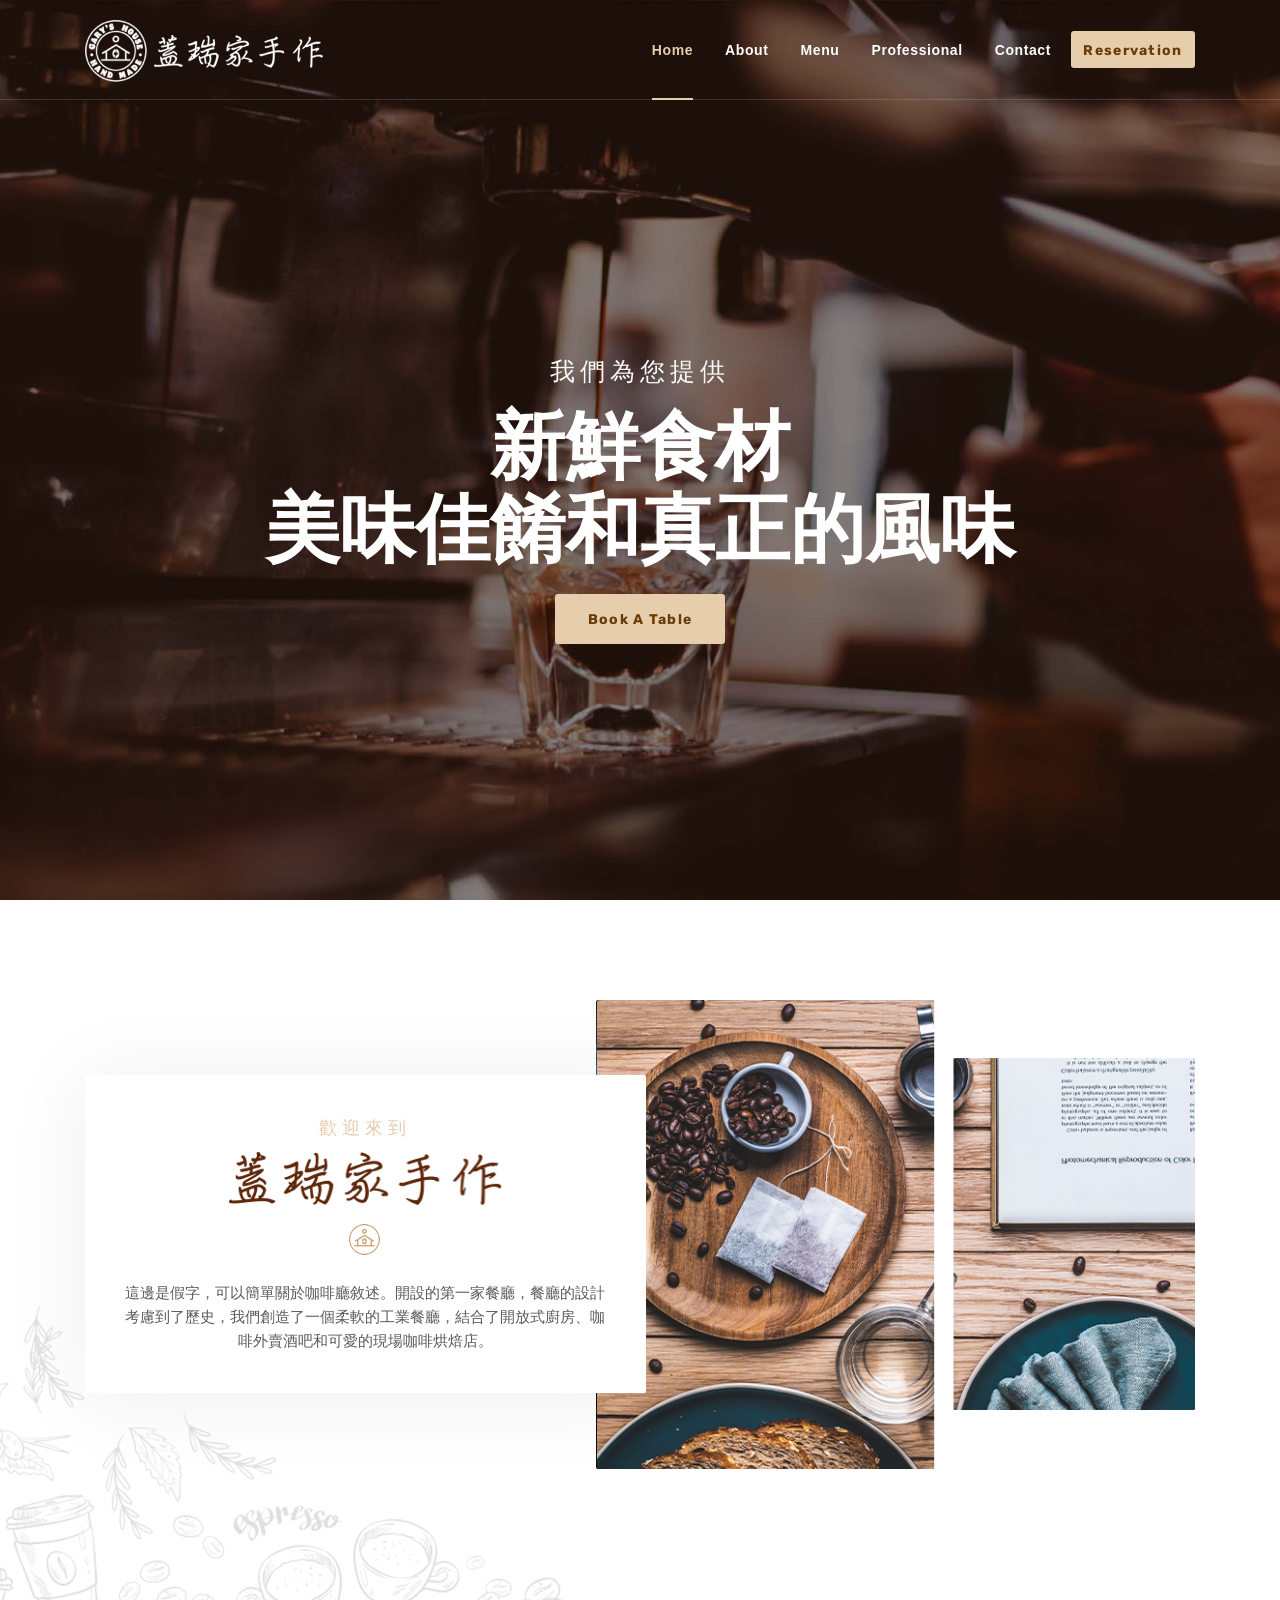
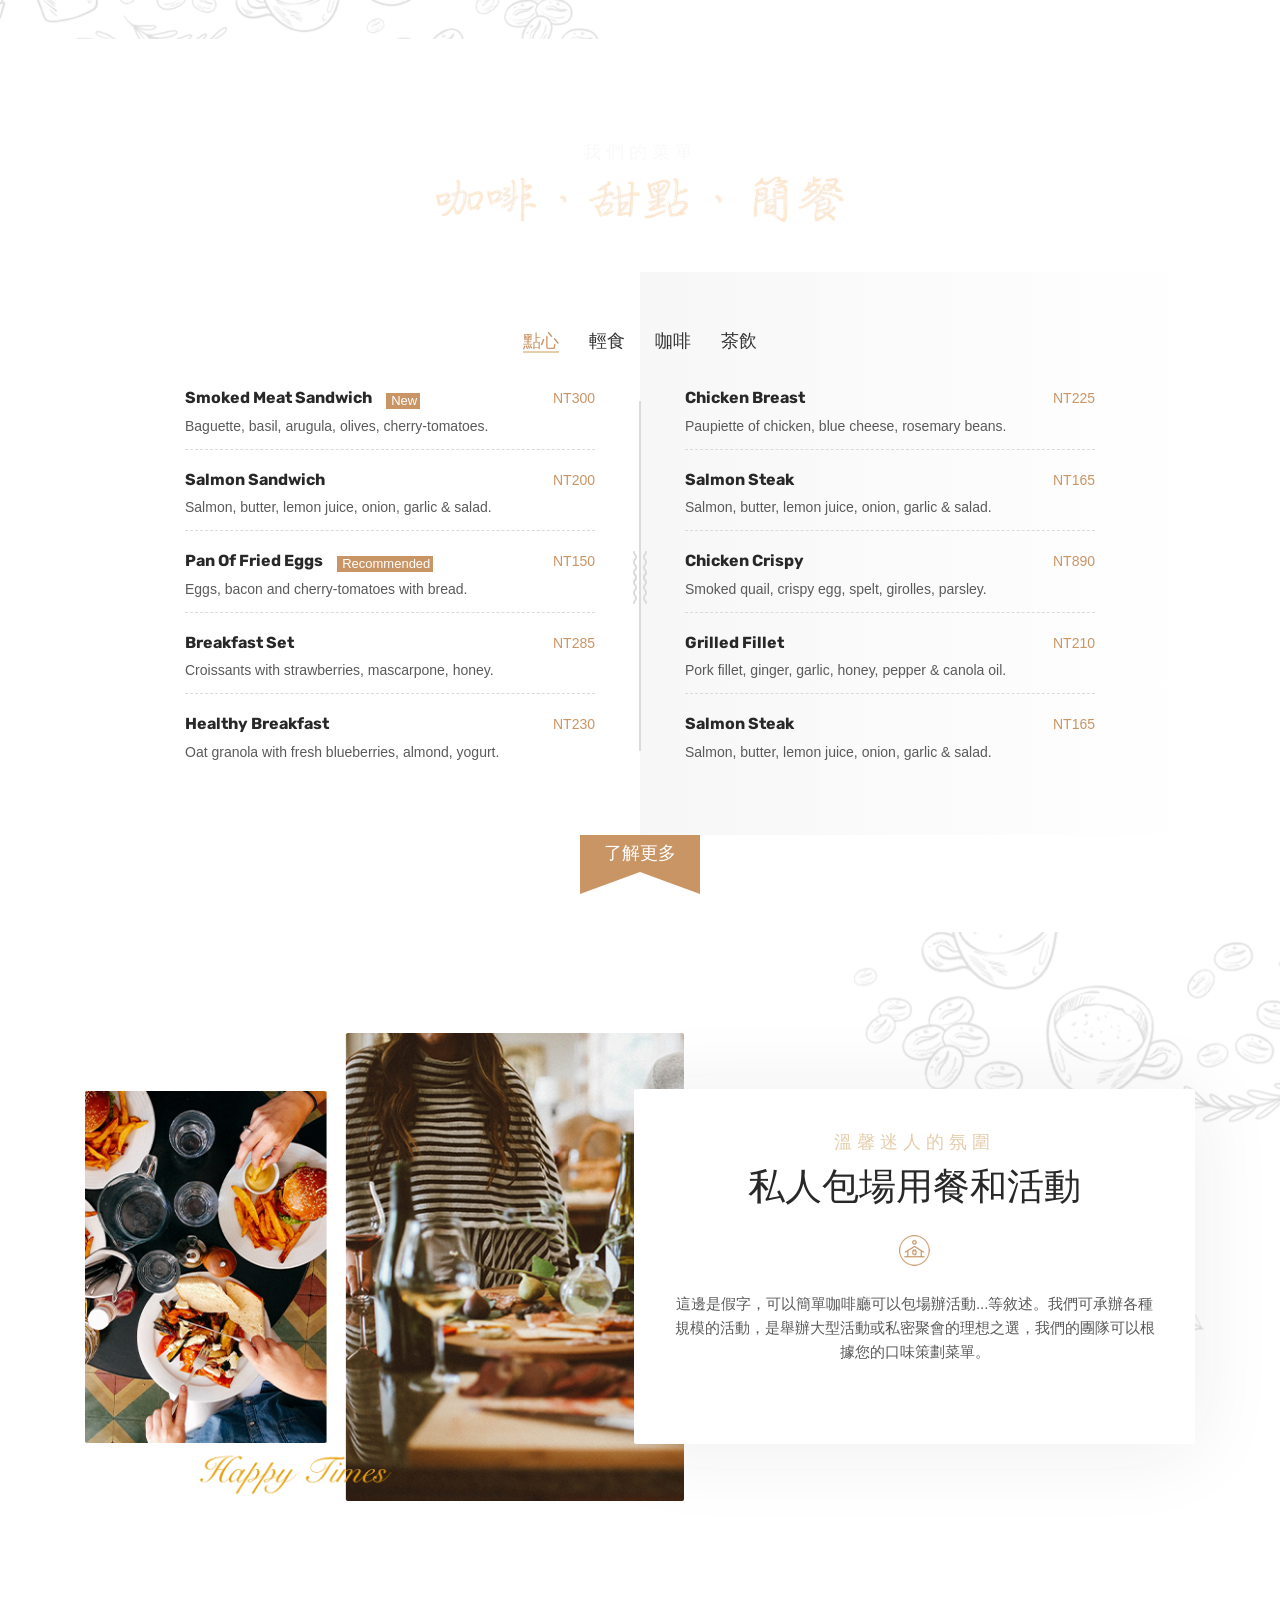
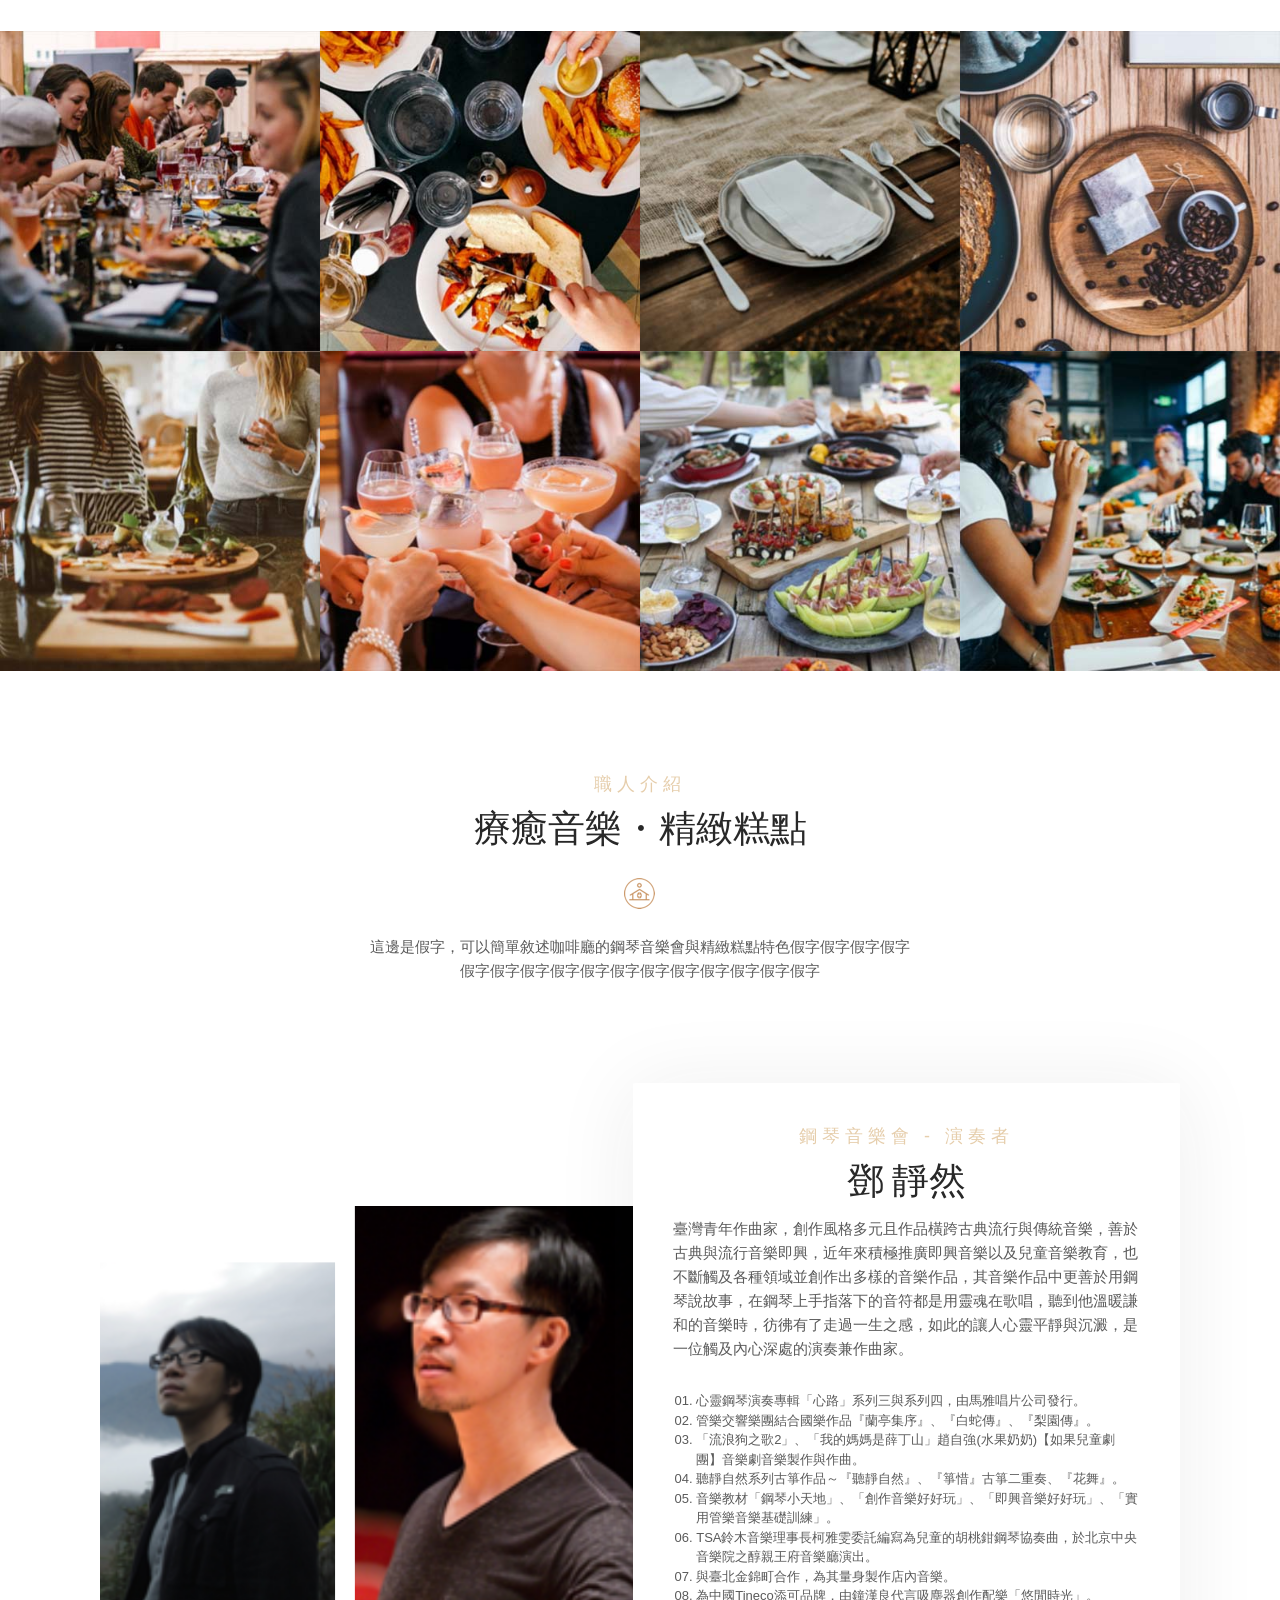
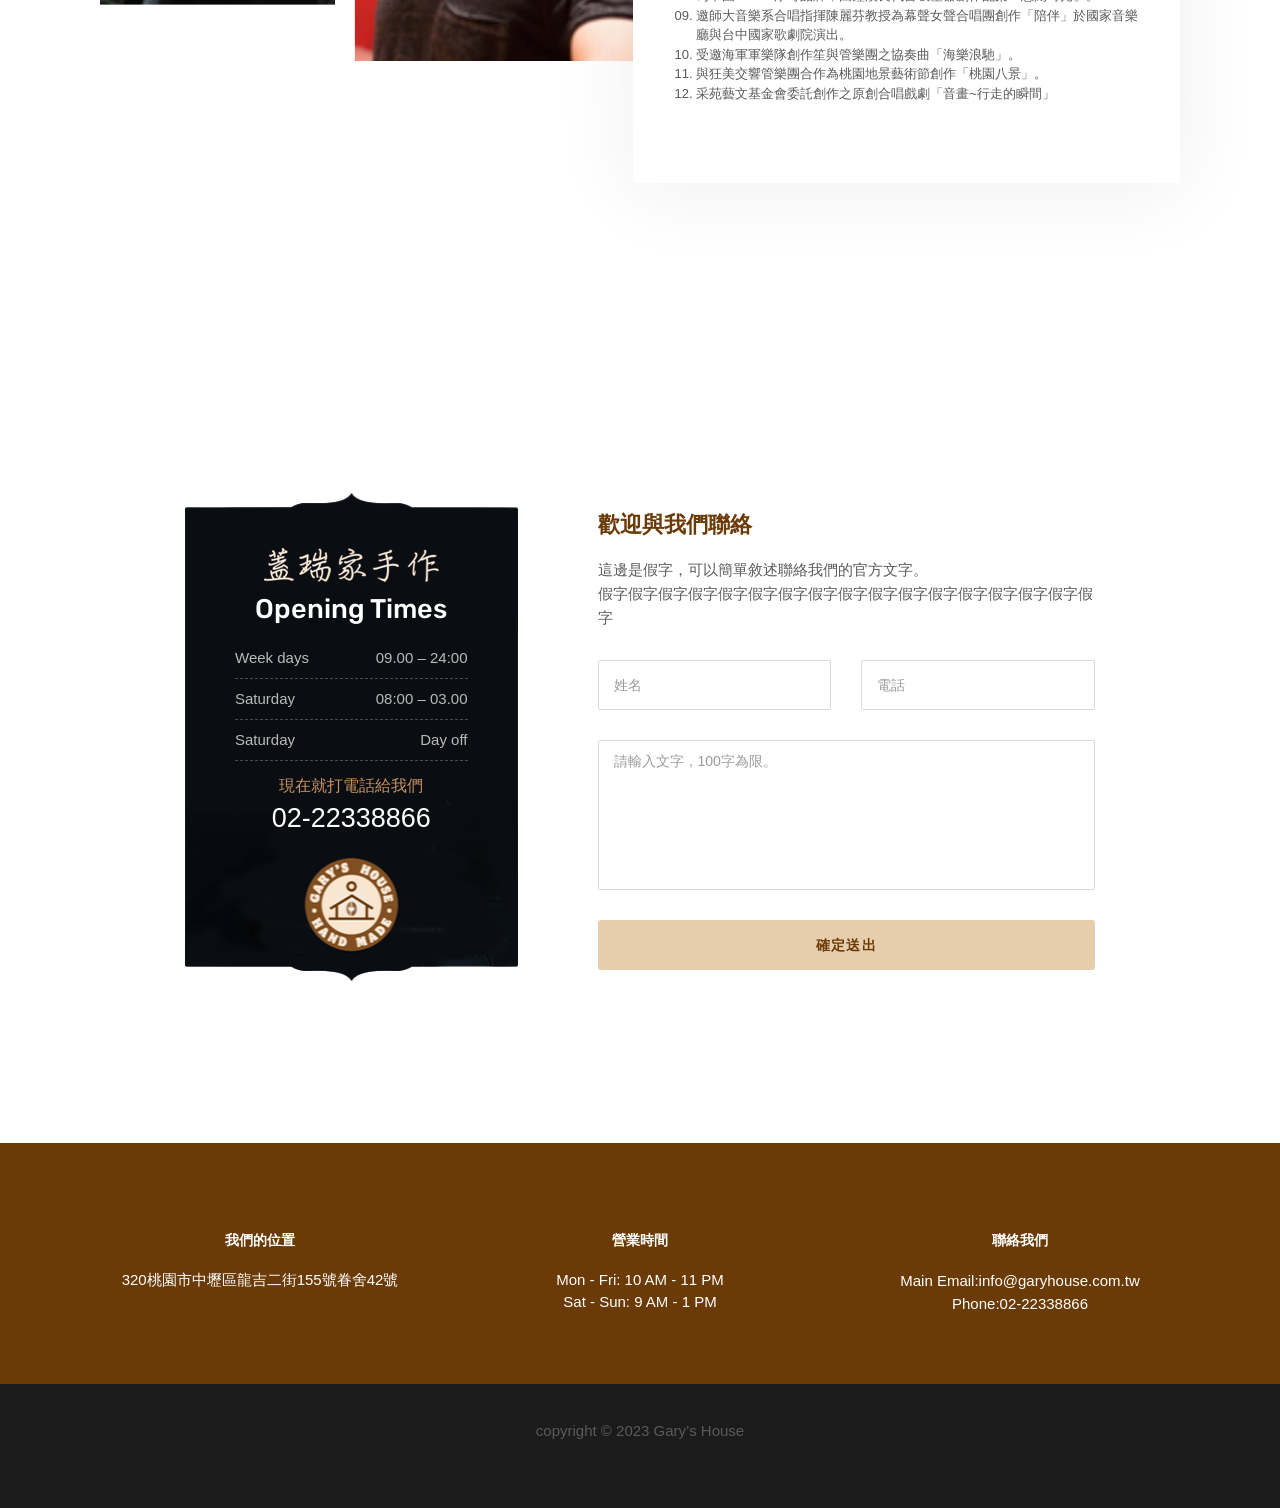
==== commit d27a63c0: "over" ====
--- a/index.html
+++ b/index.html
@@ -1,18 +1,19 @@
 <!DOCTYPE html>
-<html lang="en">
+<html lang="zh-Hant">
 
 <head>
+  <meta http-equiv="Content-Language" content="zh-tw">
   <meta charset="UTF-8" />
   <meta name="viewport" content="width=device-width, initial-scale=1.0" />
   <meta http-equiv="X-UA-Compatible" content="ie=edge" />
-  <meta name="description" content="Babette">
+  <meta name="description" content="蓋瑞家手作咖啡">
   <link href="images/favicon/favicon.png" rel="icon">
-  <title>Babette</title>
+  <title>蓋瑞家手作咖啡</title>
   <link rel="stylesheet"
     href="https://fonts.googleapis.com/css?family=Rubik:400,500,700%7cShadows+Into+Light&display=swap">
   <link rel="stylesheet" href="css/libraries.css" />
-  <!-- <link rel="stylesheet" href="css/animate.css" /> -->
   <link rel="stylesheet" href="css/style.css" />
+  <link rel="stylesheet" href="css/public.css" />
 </head>
 
 <body>
@@ -32,105 +33,27 @@
           </button>
           <div class="collapse navbar-collapse" id="mainNavigation">
             <ul class="navbar-nav ml-auto">
-              <li class="nav__item with-dropdown">
-                <a href="#" data-toggle="dropdown" class="dropdown-toggle nav__item-link active">Home</a>
-                <ul class="dropdown-menu">
-                  <li class="nav__item"><a href="index.html" class="nav__item-link">Home Main</a></li>
-                  <!-- /.nav-item -->
-                  <li class="nav__item"><a href="home-gourmet.html" class="nav__item-link">Home Gourmet</a></li>
-                  <!-- /.nav-item -->
-                  <li class="nav__item"><a href="home-classic.html" class="nav__item-link">Home Classic</a></li>
-                  <!-- /.nav-item -->
-                  <li class="nav__item"><a href="home-cafe.html" class="nav__item-link">Home Cafe</a></li>
-                  <!-- /.nav-item -->
-                </ul><!-- /.dropdown-menu -->
-              </li><!-- /.nav-item -->
-              <li class="nav__item with-dropdown">
-                <a href="#" data-toggle="dropdown" class="dropdown-toggle nav__item-link">About</a>
-                <ul class="dropdown-menu">
-                  <li class="nav__item"><a href="our-story.html" class="nav__item-link">About Us</a></li>
-                  <!-- /.nav-item -->
-                  <li class="nav__item"><a href="our-chefs.html" class="nav__item-link">Our chefs</a></li>
-                  <!-- /.nav-item -->
-                  <li class="nav__item"><a href="our-guestbook.html" class="nav__item-link">Our Guestbook</a></li>
-                  <!-- /.nav-item -->
-                  <li class="nav__item"><a href="contacts.html" class="nav__item-link">Contact Us</a></li>
-                  <!-- /.nav-item -->
-                  <li class="nav__item"><a href="events.html" class="nav__item-link">Events</a></li>
-                  <!-- /.nav-item -->
-                  <li class="nav__item"><a href="event-single.html" class="nav__item-link">Event Single</a></li>
-                  <!-- /.nav-item -->
-                  <li class="nav__item"><a href="faqs.html" class="nav__item-link">FAQs</a></li> <!-- /.nav-item -->
-                </ul><!-- /.dropdown-menu -->
-              </li><!-- /.nav-item -->
-              <li class="nav__item with-dropdown">
-                <a href="#" data-toggle="dropdown" class="dropdown-toggle nav__item-link">Menu</a>
-                <ul class="dropdown-menu">
-                  <li class="nav__item"><a href="menu-classic.html" class="nav__item-link">Menu Classic</a></li>
-                  <!-- /.nav-item -->
-                  <li class="nav__item"><a href="menu-mixed.html" class="nav__item-link">Menu Mixed</a></li>
-                  <!-- /.nav-item -->
-                  <li class="nav__item"><a href="menu-board.html" class="nav__item-link">Menu Board</a></li>
-                  <!-- /.nav-item -->
-                  <li class="nav__item"><a href="menu-gallery.html" class="nav__item-link">Menu Gallery</a></li>
-                  <!-- /.nav-item -->
-                </ul><!-- /.dropdown-menu -->
-              </li><!-- /.nav-item -->
-              <li class="nav__item with-dropdown">
-                <a href="#" data-toggle="dropdown" class="dropdown-toggle nav__item-link">Gallery</a>
-                <ul class="dropdown-menu">
-                  <li class="nav__item"><a href="gallery-grid.html" class="nav__item-link">Gallery grid</a></li>
-                  <!-- /.nav-item -->
-                  <li class="nav__item"><a href="gallery-fullwidth.html" class="nav__item-link">Gallery Fullwidth</a>
-                  </li><!-- /.nav-item -->
-                </ul><!-- /.dropdown-menu -->
-              </li><!-- /.nav-item -->
-              <li class="nav__item with-dropdown">
-                <a href="#" data-toggle="dropdown" class="dropdown-toggle nav__item-link">Blog</a>
-                <ul class="dropdown-menu">
-                  <li class="nav__item"><a href="blog-carousel.html" class="nav__item-link">blog carousel</a></li>
-                  <li class="nav__item dropdown-submenu">
-                    <a href="#" data-toggle="dropdown" class="dropdown-toggle nav__item-link">Blog Grid</a>
-                    <ul class="dropdown-menu">
-                      <li class="nav__item">
-                        <a href="blog-grid-sidebar.html" class="nav__item-link">Grid Sidebar</a>
-                      </li><!-- /.nav-item -->
-                      <li class="nav__item">
-                        <a href="blog-grid.html" class="nav__item-link">No Sidebar</a>
-                      </li><!-- /.nav-item -->
-                    </ul><!-- /.dropdown-menu -->
-                  </li><!-- /.nav-item -->
-                  <li class="nav__item"><a href="blog-standard.html" class="nav__item-link">blog standard</a></li>
-                  <!-- /.nav-item -->
-                  <li class="nav__item"><a href="blog-single-post.html" class="nav__item-link">single post</a></li>
-                  <!-- /.nav-item -->
-                </ul><!-- /.dropdown-menu -->
-              </li><!-- /.nav-item -->
-              <li class="nav__item with-dropdown">
-                <a href="#" data-toggle="dropdown" class="dropdown-toggle nav__item-link">Shop</a>
-                <ul class="dropdown-menu">
-                  <li class="nav__item"><a href="shop.html" class="nav__item-link">our Shop</a></li>
-                  <!-- /.nav-item -->
-                  <li class="nav__item"><a href="shop-sidebar.html" class="nav__item-link">Shop with Sidebar</a></li>
-                  <!-- /.nav-item -->
-                  <li class="nav__item"><a href="shop-single-product.html" class="nav__item-link">Single Product</a>
-                  </li><!-- /.nav-item -->
-                  <li class="nav__item"><a href="shopping-cart.html" class="nav__item-link">cart</a></li>
-                  <!-- /.nav-item -->
-                </ul><!-- /.dropdown-menu -->
-              </li><!-- /.nav-item -->
-              <!-- /.nav-item -->
+              <li class="nav__item">
+                <a href="index.html" class="nav__item-link active">Home</a>
+              </li>
+              <li class="nav__item">
+                <a href="#about" class="nav__item-link">About</a>
+              </li>
+              <li class="nav__item">
+                <a href="menu-detail.html" class="nav__item-link">Menu</a>
+              </li>
+              <li class="nav__item">
+                <a href="#professional" class="nav__item-link">Professional</a>
+              </li>
+              <li class="nav__item">
+                <a href="#contact" class="nav__item-link">Contact</a>
+              </li>
             </ul><!-- /.navbar-nav -->
           </div><!-- /.navbar-collapse -->
           <div class="navbar-actions-wrap">
             <div class="navbar-actions d-flex align-items-center">
-              <a href="#" class="navbar__action-btn search-popup-trigger"><i class="fa fa-search"></i></a>
-              <a href="reservation.html"
+              <a href="#contact"
                 class="navbar__action-btn navbar__action-btn-reserve btn btn__primary">Reservation</a>
-              <ul class="social__icons">
-                <li><a href="#"><i class="fa fa-tripadvisor"></i></a></li>
-                <li><a href="#"><i class="fa fa-twitter"></i></a></li>
-              </ul><!-- /.social__icons -->
             </div><!-- /.navbar-actions -->
           </div><!-- /.navbar-actions-wrap -->
         </div><!-- /.container -->
@@ -150,41 +73,36 @@
             <div class="row">
               <div class="col-sm-12 col-md-12 col-lg-12">
                 <div class="slide__content">
-                  <span class="slide__subtitle">We Offer You</span>
-                  <h2 class="slide__title">Fresh Ingredient, Tasty Meals & True Flavour</h2>
-                  <p class="slide__desc">We have awesome recipes and the most talented chefs in town!</p>
-                  <a href="reservation.html" class="btn btn__white btn__bordered my-1">Book A Table</a>
+                  <span class="slide__subtitle">我們為您提供</span>
+                  <h2 class="slide__title">新鮮食材</br>美味佳餚和真正的風味</h2>
+                  <!-- <p class="slide__desc">標題假字假字假字</p> -->
+                  <a href="reservation.html" class="btn btn__primary my-1">Book A Table</a>
                 </div><!-- /.slide-content -->
               </div><!-- /.col-lg-12 -->
             </div><!-- /.row -->
           </div><!-- /.container -->
         </div><!-- /.slide-item -->
         <div class="slide-item align-v-h text-center bg-overlay bg-overlay-2">
-          <div class="bg-img"><img src="images/backgrounds/8.jpg" alt="slide img"></div>
+          <div class="bg-img"><img src="images/backgrounds/2.jpg" alt="slide img"></div>
           <div class="container">
             <div class="row">
               <div class="col-sm-12 col-md-12 col-lg-12">
                 <div class="slide__content">
-                  <span class="slide__subtitle">Fresh Ingredient, Tasty Meals</span>
-                  <h2 class="slide__title">Awesome Recipes By <br> The Most Talented Chefs!</h2>
-                  <p class="slide__desc">We have awesome recipes and the most talented chefs in town!</p>
-                  <a href="reservation.html" class="btn btn__primary mx-2 my-1">Discover Our Menu</a>
-                  <a href="menu-classic.html" class="btn btn__white mx-2 my-1">Book A Table</a>
-                </div><!-- /.slide-content -->
-              </div><!-- /.col-lg-12 -->
-            </div><!-- /.row -->
-          </div><!-- /.container -->
-        </div><!-- /.slide-item -->
+                  <span class="slide__subtitle">我們為您提供</span>
+                  <h2 class="slide__title">新鮮食材</br>美味佳餚和真正的風味</h2>
+                  <!-- <p class="slide__desc">標題假字假字假字</p> -->
+                  <a href="reservation.html" class="btn btn__primary my-1">Book A Table</a>
+                </div>
+              </div>
+            </div>
+          </div>
+        </div>
       </div><!-- /.carousel -->
-      <svg class="slider__divider-shape" xmlns="http://www.w3.org/2000/svg" width="22" height="61" viewBox="0 0 22 61">
-        <path
-          d="M799,769h2v61h-2V769Zm8,24.8a0.969,0.969,0,0,0-1.911,0,3.012,3.012,0,0,1-.883,2.16,4.486,4.486,0,0,0,0,6.136,3.083,3.083,0,0,1,0,4.32,4.486,4.486,0,0,0,0,6.136,3.088,3.088,0,0,1,0,4.325,4.5,4.5,0,0,0,0,6.142,3.014,3.014,0,0,1,.884,2.163,0.969,0.969,0,0,0,1.911,0,4.414,4.414,0,0,0-1.213-3.07,3.091,3.091,0,0,1,0-4.328,4.491,4.491,0,0,0,0-6.14,3.08,3.08,0,0,1,0-4.319,4.488,4.488,0,0,0,0-6.137,3.081,3.081,0,0,1,0-4.32A4.407,4.407,0,0,0,807,793.8Zm0-20a0.969,0.969,0,0,0-1.911,0,3.014,3.014,0,0,1-.883,2.16,4.486,4.486,0,0,0,0,6.136,3.083,3.083,0,0,1,0,4.32,4.488,4.488,0,0,0,0,6.137,3.087,3.087,0,0,1,0,4.324,4.5,4.5,0,0,0,0,6.142,3.014,3.014,0,0,1,.884,2.163,0.969,0.969,0,0,0,1.911,0,4.414,4.414,0,0,0-1.213-3.07,3.089,3.089,0,0,1,0-4.327,4.491,4.491,0,0,0,0-6.14,3.081,3.081,0,0,1,0-4.32,4.488,4.488,0,0,0,0-6.137,3.081,3.081,0,0,1,0-4.32A4.409,4.409,0,0,0,807,773.8ZM793,793.8a0.969,0.969,0,0,1,1.911,0,3.012,3.012,0,0,0,.883,2.16,4.486,4.486,0,0,1,0,6.136,3.083,3.083,0,0,0,0,4.32,4.486,4.486,0,0,1,0,6.136,3.088,3.088,0,0,0,0,4.325,4.5,4.5,0,0,1,0,6.142,3.014,3.014,0,0,0-.884,2.163,0.969,0.969,0,0,1-1.911,0,4.414,4.414,0,0,1,1.213-3.07,3.091,3.091,0,0,0,0-4.328,4.491,4.491,0,0,1,0-6.14,3.08,3.08,0,0,0,0-4.319,4.488,4.488,0,0,1,0-6.137,3.081,3.081,0,0,0,0-4.32A4.407,4.407,0,0,1,793,793.8Zm0-20a0.969,0.969,0,0,1,1.911,0,3.014,3.014,0,0,0,.883,2.16,4.486,4.486,0,0,1,0,6.136,3.083,3.083,0,0,0,0,4.32,4.488,4.488,0,0,1,0,6.137,3.087,3.087,0,0,0,0,4.324,4.5,4.5,0,0,1,0,6.142,3.014,3.014,0,0,0-.884,2.163,0.969,0.969,0,0,1-1.911,0,4.414,4.414,0,0,1,1.213-3.07,3.089,3.089,0,0,0,0-4.327,4.491,4.491,0,0,1,0-6.14,3.081,3.081,0,0,0,0-4.32,4.488,4.488,0,0,1,0-6.137,3.081,3.081,0,0,0,0-4.32A4.409,4.409,0,0,1,793,773.8Zm-4,5.2h2v41h-2V779Zm20,0h2v41h-2V779Z"
-          transform="translate(-789 -769)"></path>
-      </svg>
+     
     </section><!-- /.slider -->
 
-    <section class="pt-0">
-      <div class="bg-img"><img src="images/backgrounds/pattern/2.png" alt="background"></div>
+    <section class="pt-0" id="about">
+      <div class="bg-img"><img src="images/backgrounds/pattern/2.png"></div>
       <!-- =====================
        Banner layout1
        ======================== -->
@@ -196,20 +114,14 @@
                 <div class="banner__content-text" data-aos="fade-right">
                   <div class="banner__content-text-inner">
                     <div class="heading">
-                      <span class="heading__subtitle">Hello Dear</span>
-                      <h2 class="heading__title">Welcome To Babette</h2>
+                      <span class="heading__subtitle">歡迎來到</span>
+                      <img src="images/about/about-logo.png">
+                      <!-- <h2 class="heading__title">Welcome To Babette</h2> -->
                       <div class="heading__icon">
-                        <svg xmlns="http://www.w3.org/2000/svg" width="20" height="20" viewBox="0 0 20 20">
-                          <path
-                            d="M515,925a10,10,0,1,0,10,10A10.011,10.011,0,0,0,515,925Zm7,13.865a2.568,2.568,0,0,1-.651-0.549,3.235,3.235,0,0,0-5.209,0,1.449,1.449,0,0,1-1.146.683,1.419,1.419,0,0,1-1.2-.695,3.2,3.2,0,0,0-2.548-1.3,3.345,3.345,0,0,0-2.605,1.316,2.625,2.625,0,0,1-.64.544,7.953,7.953,0,0,1-.928-2.86h15.862A7.926,7.926,0,0,1,522,938.863ZM507.069,934a7.948,7.948,0,0,1,.928-2.859,2.617,2.617,0,0,1,.64.543A3.345,3.345,0,0,0,511.242,933a3.2,3.2,0,0,0,2.548-1.3,1.423,1.423,0,0,1,1.2-.7,1.452,1.452,0,0,1,1.146.685,3.237,3.237,0,0,0,5.209,0,2.575,2.575,0,0,1,.651-0.55,7.939,7.939,0,0,1,.932,2.865H507.069ZM515,927a7.975,7.975,0,0,1,5.8,2.509,5.325,5.325,0,0,0-.914.806,1.3,1.3,0,0,1-2.292,0,3.287,3.287,0,0,0-5.289.035,1.286,1.286,0,0,1-1.066.648,1.452,1.452,0,0,1-1.145-.683,5.348,5.348,0,0,0-.9-0.8A7.972,7.972,0,0,1,515,927Zm0,16a7.97,7.97,0,0,1-5.808-2.516,5.3,5.3,0,0,0,.9-0.8,1.452,1.452,0,0,1,1.145-.685,1.288,1.288,0,0,1,1.066.649,3.288,3.288,0,0,0,5.289.036,1.3,1.3,0,0,1,2.292,0,5.241,5.241,0,0,0,.914.806A7.972,7.972,0,0,1,515,943Z"
-                            transform="translate(-505 -925)"></path>
-                        </svg>
+                        <img src="images/about/about-logo-icon.png">
                       </div>
-                      <p class="heading__desc">Babette was the first restaurant to open in Egypt, the resturant was
-                        designed
-                        with the history in mind we have created a soft industrial dining room, combined with an open
-                        kitchen, coffee take out bar and alovely awesome on site coffee roastery..</p>
-                      <img src="images/about/signature.png" alt="signature">
+                      <p class="heading__desc">這邊是假字，可以簡單關於咖啡廳敘述。開設的第一家餐廳，餐廳的設計考慮到了歷史，我們創造了一個柔軟的工業餐廳，結合了開放式廚房、咖啡外賣酒吧和可愛的現場咖啡烘焙店。</p>
+                      
                     </div><!-- /.heading -->
                   </div><!-- /.banner__content-text-inner -->
                 </div><!-- /.banner__content-text -->
@@ -221,39 +133,7 @@
           </div><!-- /.row -->
         </div><!-- /.container -->
       </section><!-- /.Banner layout1 -->
-      <!-- =====================
-       Clients
-       ======================== -->
-      <section id="clients" class="clients text-center py-0">
-        <div class="container">
-          <div class="row">
-            <div class="col-sm-12 col-md-12 col-lg-8 offset-lg-2">
-              <h2 class="heading__title mb-30">A recognized track-record of excellence</h2>
-              <div class="carousel owl-carousel" data-slide="6" data-slide-md="4" data-slide-sm="3" data-autoplay="true"
-                data-nav="false" data-dots="false" data-space="0" data-loop="true" data-speed="700">
-                <div class="client">
-                  <a href="#"><img src="images/clients/1.png" alt="client"></a>
-                </div><!-- /.client -->
-                <div class="client">
-                  <a href="#"><img src="images/clients/2.png" alt="client"></a>
-                </div><!-- /.client -->
-                <div class="client">
-                  <a href="#"><img src="images/clients/3.png" alt="client"></a>
-                </div><!-- /.client -->
-                <div class="client">
-                  <a href="#"><img src="images/clients/4.png" alt="client"></a>
-                </div><!-- /.client -->
-                <div class="client">
-                  <a href="#"><img src="images/clients/5.png" alt="client"></a>
-                </div><!-- /.client -->
-                <div class="client">
-                  <a href="#"><img src="images/clients/6.png" alt="client"></a>
-                </div><!-- /.client -->
-              </div><!-- /.carousel -->
-            </div><!-- /.col-lg-12 -->
-          </div><!-- /.row -->
-        </div><!-- /.container -->
-      </section><!-- /.clients -->
+      
     </section>
 
     <!-- ========================
@@ -265,8 +145,9 @@
         <div class="row">
           <div class="col-sm-12 col-md-12 col-lg-6 offset-lg-3">
             <div class="heading heading-white text-center mb-50">
-              <span class="heading__subtitle">Our Favourites</span>
-              <h2 class="heading__title">Discover Our Menu</h2>
+              <span class="heading__subtitle">我們的菜單</span>
+              <!-- <h2 class="heading__title">Discover Our Menu</h2> -->
+              <img src="images/menu/menu-logo.png">
             </div><!-- /.heading -->
           </div><!-- /.col-lg-6 -->
         </div><!-- /.row -->
@@ -274,67 +155,68 @@
           <div class="col-sm-12 col-md-12 col-lg-12">
             <div class="menu-wrapper">
               <nav class="nav nav-tabs justify-content-center">
-                <a class="nav__link active" data-toggle="tab" href="#tab1">Lunch</a>
-                <a class="nav__link" data-toggle="tab" href="#tab2">Dinner</a>
-                <a class="nav__link" data-toggle="tab" href="#tab3">Dessert</a>
-                <a class="nav__link" data-toggle="tab" href="#tab4">Drinks</a>
+                <a class="nav__link active" data-toggle="tab" href="#tab1">點心</a>
+                <a class="nav__link" data-toggle="tab" href="#tab2">輕食</a>
+                <a class="nav__link" data-toggle="tab" href="#tab3">咖啡</a>
+                <a class="nav__link" data-toggle="tab" href="#tab4">茶飲</a>
               </nav>
+
               <div class="tab-content">
                 <div class="tab-pane fade show active" id="tab1">
                   <div class="row">
                     <div class="col-sm-12 col-md-12 col-lg-6 menu-wrapper-inner">
                       <div class="menu-item">
-                        <h4 class="menu__item-title">Smoked Meat Sandwich</h4>
+                        <h4 class="menu__item-title"><a href="menu-detail.html">Smoked Meat Sandwich</a></h4>
                         <span class="pricing__tag">New</span>
-                        <span class="menu__item-price">$12.95</span>
+                        <span class="menu__item-price">NT300</span>
                         <p class="menu__item-desc">Baguette, basil, arugula, olives, cherry-tomatoes.</p>
                       </div><!-- /.menu-item -->
                       <div class="menu-item">
-                        <h4 class="menu__item-title">Salmon Sandwich</h4>
-                        <span class="menu__item-price">$15.95</span>
-                        <p class="menu__item-desc">Salmon, butter, lemon juice, onion, garlic & salad.</p>
-                      </div><!-- /.menu-item -->
-                      <div class="menu-item">
-                        <h4 class="menu__item-title">Pan of Fried Eggs</h4>
+                        <h4 class="menu__item-title"><a href="menu-detail.html">Salmon Sandwich</a></h4>
+                        <span class="menu__item-price">NT200</span>
+                        <p class="menu__item-desc">Salmon, butter, lemon juice, onion, garlic & salad.</p>
+                      </div><!-- /.menu-item -->
+                      <div class="menu-item">
+                        <h4 class="menu__item-title"><a href="menu-detail.html">Pan of Fried Eggs</a></h4>
                         <span class="pricing__tag">Recommended</span>
-                        <span class="menu__item-price">$13.95</span>
+                        <span class="menu__item-price">NT150</span>
                         <p class="menu__item-desc">Eggs, bacon and cherry-tomatoes with bread.</p>
                       </div><!-- /.menu-item -->
                       <div class="menu-item">
-                        <h4 class="menu__item-title">Breakfast Set</h4>
-                        <span class="menu__item-price">$20.95</span>
+                        <h4 class="menu__item-title"><a href="menu-detail.html">Breakfast Set</a></h4>
+                        <span class="menu__item-price">NT285</span>
                         <p class="menu__item-desc">Croissants with strawberries, mascarpone, honey.</p>
                       </div><!-- /.menu-item -->
                       <div class="menu-item">
-                        <h4 class="menu__item-title">Healthy Breakfast</h4>
-                        <span class="menu__item-price">$18.95</span>
+                        <h4 class="menu__item-title"><a href="menu-detail.html">Healthy Breakfast</a></h4>
+                        <span class="menu__item-price">NT230</span>
                         <p class="menu__item-desc">Oat granola with fresh blueberries, almond, yogurt.</p>
                       </div><!-- /.menu-item -->
                     </div><!-- /.col-lg-6 -->
                     <div class="col-sm-12 col-md-12 col-lg-6 menu-wrapper-inner">
                       <div class="menu-item">
-                        <h4 class="menu__item-title">Chicken Breast</h4>
-                        <span class="menu__item-price">$33.95</span>
+                        <h4 class="menu__item-title"><a href="menu-detail.html">Chicken Breast</a></h4>
+                        <span class="menu__item-price">NT225</span>
                         <p class="menu__item-desc">Paupiette of chicken, blue cheese, rosemary beans.</p>
                       </div><!-- /.menu-item -->
                       <div class="menu-item">
-                        <h4 class="menu__item-title">Salmon Steak</h4>
-                        <span class="menu__item-price">$41.95</span>
-                        <p class="menu__item-desc">Salmon, butter, lemon juice, onion, garlic & salad.</p>
-                      </div><!-- /.menu-item -->
-                      <div class="menu-item">
-                        <h4 class="menu__item-title">Chicken Crispy</h4>
-                        <span class="menu__item-price">$33.95</span>
+                        <h4 class="menu__item-title"><a href="menu-detail.html">Salmon Steak</a></h4>
+                        <span class="menu__item-price">NT165</span>
+                        <p class="menu__item-desc">Salmon, butter, lemon juice, onion, garlic & salad.</p>
+                      </div><!-- /.menu-item -->
+                      <div class="menu-item">
+                        <h4 class="menu__item-title"><a href="menu-detail.html">Chicken Crispy</a></h4>
+                        <span class="menu__item-price">NT890</span>
                         <p class="menu__item-desc">Smoked quail, crispy egg, spelt, girolles, parsley.</p>
                       </div><!-- /.menu-item -->
                       <div class="menu-item">
-                        <h4 class="menu__item-title">Grilled Fillet</h4>
-                        <span class="menu__item-price">$26.95</span>
+                        <h4 class="menu__item-title"><a href="menu-detail.html">Grilled Fillet</a></h4>
+                        <span class="menu__item-price">NT210</span>
                         <p class="menu__item-desc">Pork fillet, ginger, garlic, honey, pepper & canola oil.</p>
                       </div><!-- /.menu-item -->
                       <div class="menu-item">
-                        <h4 class="menu__item-title">Salmon Steak</h4>
-                        <span class="menu__item-price">$27.95</span>
+                        <h4 class="menu__item-title"><a href="menu-detail.html">Salmon Steak</a></h4>
+                        <span class="menu__item-price">NT165</span>
                         <p class="menu__item-desc">Salmon, butter, lemon juice, onion, garlic & salad.</p>
                       </div><!-- /.menu-item -->
                     </div><!-- /.col-lg-6 -->
@@ -344,56 +226,56 @@
                   <div class="row">
                     <div class="col-sm-12 col-md-12 col-lg-6 menu-wrapper-inner">
                       <div class="menu-item">
-                        <h4 class="menu__item-title">Pan of Fried Eggs</h4>
+                        <h4 class="menu__item-title"><a href="menu-detail.html">Pan of Fried Eggs</a></h4>
                         <span class="pricing__tag">Recommended</span>
-                        <span class="menu__item-price">$13.95</span>
+                        <span class="menu__item-price">NT220</span>
                         <p class="menu__item-desc">Eggs, bacon and cherry-tomatoes with bread.</p>
                       </div><!-- /.menu-item -->
                       <div class="menu-item">
-                        <h4 class="menu__item-title">Smoked Meat Sandwich</h4>
-                        <span class="menu__item-price">$12.95</span>
+                        <h4 class="menu__item-title"><a href="menu-detail.html">Smoked Meat Sandwich</a></h4>
+                        <span class="menu__item-price">NT220</span>
                         <p class="menu__item-desc">Baguette, basil, arugula, olives, cherry-tomatoes.</p>
                       </div><!-- /.menu-item -->
                       <div class="menu-item">
-                        <h4 class="menu__item-title">Salmon Sandwich</h4>
-                        <span class="menu__item-price">$15.95</span>
-                        <p class="menu__item-desc">Salmon, butter, lemon juice, onion, garlic & salad.</p>
-                      </div><!-- /.menu-item -->
-                      <div class="menu-item">
-                        <h4 class="menu__item-title">Breakfast Set</h4>
-                        <span class="menu__item-price">$20.95</span>
+                        <h4 class="menu__item-title"><a href="menu-detail.html">Salmon Sandwich</a></h4>
+                        <span class="menu__item-price">NT220</span>
+                        <p class="menu__item-desc">Salmon, butter, lemon juice, onion, garlic & salad.</p>
+                      </div><!-- /.menu-item -->
+                      <div class="menu-item">
+                        <h4 class="menu__item-title"><a href="menu-detail.html">Breakfast Set</a></h4>
+                        <span class="menu__item-price">NT220</span>
                         <p class="menu__item-desc">Croissants with strawberries, mascarpone, honey.</p>
                       </div><!-- /.menu-item -->
                       <div class="menu-item">
-                        <h4 class="menu__item-title">Healthy Breakfast</h4>
-                        <span class="menu__item-price">$18.95</span>
+                        <h4 class="menu__item-title"><a href="menu-detail.html">Healthy Breakfast</a></h4>
+                        <span class="menu__item-price">NT220</span>
                         <p class="menu__item-desc">Oat granola with fresh blueberries, almond, yogurt.</p>
                       </div><!-- /.menu-item -->
                     </div><!-- /.col-lg-6 -->
                     <div class="col-sm-12 col-md-12 col-lg-6 menu-wrapper-inner">
                       <div class="menu-item">
-                        <h4 class="menu__item-title">Chicken Crispy</h4>
-                        <span class="menu__item-price">$33.95</span>
+                        <h4 class="menu__item-title"><a href="menu-detail.html">Chicken Crispy</a></h4>
+                        <span class="menu__item-price">NT220</span>
                         <p class="menu__item-desc">Smoked quail, crispy egg, spelt, girolles, parsley.</p>
                       </div><!-- /.menu-item -->
                       <div class="menu-item">
-                        <h4 class="menu__item-title">Chicken Breast</h4>
-                        <span class="menu__item-price">$33.95</span>
+                        <h4 class="menu__item-title"><a href="menu-detail.html">Chicken Breast</a></h4>
+                        <span class="menu__item-price">NT220</span>
                         <p class="menu__item-desc">Paupiette of chicken, blue cheese, rosemary beans.</p>
                       </div><!-- /.menu-item -->
                       <div class="menu-item">
-                        <h4 class="menu__item-title">Salmon Steak</h4>
-                        <span class="menu__item-price">$41.95</span>
-                        <p class="menu__item-desc">Salmon, butter, lemon juice, onion, garlic & salad.</p>
-                      </div><!-- /.menu-item -->
-                      <div class="menu-item">
-                        <h4 class="menu__item-title">Salmon Steak</h4>
-                        <span class="menu__item-price">$27.95</span>
-                        <p class="menu__item-desc">Salmon, butter, lemon juice, onion, garlic & salad.</p>
-                      </div><!-- /.menu-item -->
-                      <div class="menu-item">
-                        <h4 class="menu__item-title">Grilled Fillet</h4>
-                        <span class="menu__item-price">$26.95</span>
+                        <h4 class="menu__item-title"><a href="menu-detail.html">Salmon Steak</a></h4>
+                        <span class="menu__item-price">NT220</span>
+                        <p class="menu__item-desc">Salmon, butter, lemon juice, onion, garlic & salad.</p>
+                      </div><!-- /.menu-item -->
+                      <div class="menu-item">
+                        <h4 class="menu__item-title"><a href="menu-detail.html">Salmon Steak</a></h4>
+                        <span class="menu__item-price">NT220</span>
+                        <p class="menu__item-desc">Salmon, butter, lemon juice, onion, garlic & salad.</p>
+                      </div><!-- /.menu-item -->
+                      <div class="menu-item">
+                        <h4 class="menu__item-title"><a href="menu-detail.html">Grilled Fillet</a></h4>
+                        <span class="menu__item-price">NT220</span>
                         <p class="menu__item-desc">Pork fillet, ginger, garlic, honey, pepper & canola oil.</p>
                       </div><!-- /.menu-item -->
                     </div><!-- /.col-lg-6 -->
@@ -404,27 +286,27 @@
                     <div class="col-sm-12 col-md-12 col-lg-6 menu-wrapper-inner">
                       <div class="menu-item">
                         <h4 class="menu__item-title">Chicken Breast</h4>
-                        <span class="menu__item-price">$33.95</span>
+                        <span class="menu__item-price">NT220</span>
                         <p class="menu__item-desc">Paupiette of chicken, blue cheese, rosemary beans.</p>
                       </div><!-- /.menu-item -->
                       <div class="menu-item">
                         <h4 class="menu__item-title">Salmon Steak</h4>
-                        <span class="menu__item-price">$41.95</span>
+                        <span class="menu__item-price">NT220</span>
                         <p class="menu__item-desc">Salmon, butter, lemon juice, onion, garlic & salad.</p>
                       </div><!-- /.menu-item -->
                       <div class="menu-item">
                         <h4 class="menu__item-title">Chicken Crispy</h4>
-                        <span class="menu__item-price">$33.95</span>
+                        <span class="menu__item-price">NT220</span>
                         <p class="menu__item-desc">Smoked quail, crispy egg, spelt, girolles, parsley.</p>
                       </div><!-- /.menu-item -->
                       <div class="menu-item">
                         <h4 class="menu__item-title">Grilled Fillet</h4>
-                        <span class="menu__item-price">$26.95</span>
+                        <span class="menu__item-price">NT220</span>
                         <p class="menu__item-desc">Pork fillet, ginger, garlic, honey, pepper & canola oil.</p>
                       </div><!-- /.menu-item -->
                       <div class="menu-item">
                         <h4 class="menu__item-title">Salmon Steak</h4>
-                        <span class="menu__item-price">$27.95</span>
+                        <span class="menu__item-price">NT220</span>
                         <p class="menu__item-desc">Salmon, butter, lemon juice, onion, garlic & salad.</p>
                       </div><!-- /.menu-item -->
                     </div><!-- /.col-lg-6 -->
@@ -432,27 +314,27 @@
                       <div class="menu-item">
                         <h4 class="menu__item-title">Pan of Fried Eggs</h4>
                         <span class="pricing__tag">Recommended</span>
-                        <span class="menu__item-price">$13.95</span>
+                        <span class="menu__item-price">NT220</span>
                         <p class="menu__item-desc">Eggs, bacon and cherry-tomatoes with bread.</p>
                       </div><!-- /.menu-item -->
                       <div class="menu-item">
                         <h4 class="menu__item-title">Breakfast Set</h4>
-                        <span class="menu__item-price">$20.95</span>
+                        <span class="menu__item-price">NT220</span>
                         <p class="menu__item-desc">Croissants with strawberries, mascarpone, honey.</p>
                       </div><!-- /.menu-item -->
                       <div class="menu-item">
                         <h4 class="menu__item-title">Smoked Meat Sandwich</h4>
-                        <span class="menu__item-price">$12.95</span>
+                        <span class="menu__item-price">NT220</span>
                         <p class="menu__item-desc">Baguette, basil, arugula, olives, cherry-tomatoes.</p>
                       </div><!-- /.menu-item -->
                       <div class="menu-item">
                         <h4 class="menu__item-title">Salmon Sandwich</h4>
-                        <span class="menu__item-price">$15.95</span>
+                        <span class="menu__item-price">NT220</span>
                         <p class="menu__item-desc">Salmon, butter, lemon juice, onion, garlic & salad.</p>
                       </div><!-- /.menu-item -->
                       <div class="menu-item">
                         <h4 class="menu__item-title">Healthy Breakfast</h4>
-                        <span class="menu__item-price">$18.95</span>
+                        <span class="menu__item-price">NT220</span>
                         <p class="menu__item-desc">Oat granola with fresh blueberries, almond, yogurt.</p>
                       </div><!-- /.menu-item -->
                     </div><!-- /.col-lg-6 -->
@@ -463,55 +345,55 @@
                     <div class="col-sm-12 col-md-12 col-lg-6 menu-wrapper-inner">
                       <div class="menu-item">
                         <h4 class="menu__item-title">Breakfast Set</h4>
-                        <span class="menu__item-price">$20.95</span>
+                        <span class="menu__item-price">NT220</span>
                         <p class="menu__item-desc">Croissants with strawberries, mascarpone, honey.</p>
                       </div><!-- /.menu-item -->
                       <div class="menu-item">
                         <h4 class="menu__item-title">Smoked Meat Sandwich</h4>
-                        <span class="menu__item-price">$12.95</span>
+                        <span class="menu__item-price">NT220</span>
                         <p class="menu__item-desc">Baguette, basil, arugula, olives, cherry-tomatoes.</p>
                       </div><!-- /.menu-item -->
                       <div class="menu-item">
                         <h4 class="menu__item-title">Salmon Sandwich</h4>
-                        <span class="menu__item-price">$15.95</span>
+                        <span class="menu__item-price">NT220</span>
                         <p class="menu__item-desc">Salmon, butter, lemon juice, onion, garlic & salad.</p>
                       </div><!-- /.menu-item -->
                       <div class="menu-item">
                         <h4 class="menu__item-title">Pan of Fried Eggs</h4>
                         <span class="pricing__tag">Recommended</span>
-                        <span class="menu__item-price">$13.95</span>
+                        <span class="menu__item-price">NT220</span>
                         <p class="menu__item-desc">Eggs, bacon and cherry-tomatoes with bread.</p>
                       </div><!-- /.menu-item -->
                       <div class="menu-item">
                         <h4 class="menu__item-title">Healthy Breakfast</h4>
-                        <span class="menu__item-price">$18.95</span>
+                        <span class="menu__item-price">NT220</span>
                         <p class="menu__item-desc">Oat granola with fresh blueberries, almond, yogurt.</p>
                       </div><!-- /.menu-item -->
                     </div><!-- /.col-lg-6 -->
                     <div class="col-sm-12 col-md-12 col-lg-6 menu-wrapper-inner">
                       <div class="menu-item">
                         <h4 class="menu__item-title">Chicken Crispy</h4>
-                        <span class="menu__item-price">$33.95</span>
+                        <span class="menu__item-price">NT220</span>
                         <p class="menu__item-desc">Smoked quail, crispy egg, spelt, girolles, parsley.</p>
                       </div><!-- /.menu-item -->
                       <div class="menu-item">
                         <h4 class="menu__item-title">Grilled Fillet</h4>
-                        <span class="menu__item-price">$26.95</span>
+                        <span class="menu__item-price">NT220</span>
                         <p class="menu__item-desc">Pork fillet, ginger, garlic, honey, pepper & canola oil.</p>
                       </div><!-- /.menu-item -->
                       <div class="menu-item">
                         <h4 class="menu__item-title">Salmon Steak</h4>
-                        <span class="menu__item-price">$27.95</span>
+                        <span class="menu__item-price">NT220</span>
                         <p class="menu__item-desc">Salmon, butter, lemon juice, onion, garlic & salad.</p>
                       </div><!-- /.menu-item -->
                       <div class="menu-item">
                         <h4 class="menu__item-title">Chicken Breast</h4>
-                        <span class="menu__item-price">$33.95</span>
+                        <span class="menu__item-price">NT220</span>
                         <p class="menu__item-desc">Paupiette of chicken, blue cheese, rosemary beans.</p>
                       </div><!-- /.menu-item -->
                       <div class="menu-item">
                         <h4 class="menu__item-title">Salmon Steak</h4>
-                        <span class="menu__item-price">$41.95</span>
+                        <span class="menu__item-price">NT220</span>
                         <p class="menu__item-desc">Salmon, butter, lemon juice, onion, garlic & salad.</p>
                       </div><!-- /.menu-item -->
                     </div><!-- /.col-lg-6 -->
@@ -523,7 +405,7 @@
         </div><!-- /.row -->
         <div class="row">
           <div class="col-sm-12 col-md-12 col-lg-12 text-center">
-            <a href="menu-classic.html" class="btn-custom">Full Menu</a>
+            <a href="menu-detail.html" class="btn-custom">了解更多</a>
           </div><!-- /.col-lg-12 -->
         </div><!-- /.row -->
       </div><!-- /.container -->
@@ -541,25 +423,19 @@
               <div class="banner__content-text" data-aos="fade-left">
                 <div class="banner__content-text-inner">
                   <div class="heading mb-40">
-                    <span class="heading__subtitle">A Warm, Charming Atmosphere</span>
-                    <h2 class="heading__title">Private Dining & Events</h2>
+                    <span class="heading__subtitle">溫馨迷人的氛圍</span>
+                    <h2 class="heading__title">私人包場用餐和活動</h2>
                     <div class="heading__icon">
-                      <svg xmlns="http://www.w3.org/2000/svg" width="20" height="20" viewBox="0 0 20 20">
-                        <path
-                          d="M515,925a10,10,0,1,0,10,10A10.011,10.011,0,0,0,515,925Zm7,13.865a2.568,2.568,0,0,1-.651-0.549,3.235,3.235,0,0,0-5.209,0,1.449,1.449,0,0,1-1.146.683,1.419,1.419,0,0,1-1.2-.695,3.2,3.2,0,0,0-2.548-1.3,3.345,3.345,0,0,0-2.605,1.316,2.625,2.625,0,0,1-.64.544,7.953,7.953,0,0,1-.928-2.86h15.862A7.926,7.926,0,0,1,522,938.863ZM507.069,934a7.948,7.948,0,0,1,.928-2.859,2.617,2.617,0,0,1,.64.543A3.345,3.345,0,0,0,511.242,933a3.2,3.2,0,0,0,2.548-1.3,1.423,1.423,0,0,1,1.2-.7,1.452,1.452,0,0,1,1.146.685,3.237,3.237,0,0,0,5.209,0,2.575,2.575,0,0,1,.651-0.55,7.939,7.939,0,0,1,.932,2.865H507.069ZM515,927a7.975,7.975,0,0,1,5.8,2.509,5.325,5.325,0,0,0-.914.806,1.3,1.3,0,0,1-2.292,0,3.287,3.287,0,0,0-5.289.035,1.286,1.286,0,0,1-1.066.648,1.452,1.452,0,0,1-1.145-.683,5.348,5.348,0,0,0-.9-0.8A7.972,7.972,0,0,1,515,927Zm0,16a7.97,7.97,0,0,1-5.808-2.516,5.3,5.3,0,0,0,.9-0.8,1.452,1.452,0,0,1,1.145-.685,1.288,1.288,0,0,1,1.066.649,3.288,3.288,0,0,0,5.289.036,1.3,1.3,0,0,1,2.292,0,5.241,5.241,0,0,0,.914.806A7.972,7.972,0,0,1,515,943Z"
-                          transform="translate(-505 -925)"></path>
-                      </svg>
+                      <img src="images/about/about-logo-icon.png" alt="signature">
                     </div>
-                    <p class="heading__desc">Allow us to make your next special event extra special. We cater for all
-                      sized functions, ideal for your larger functions or an intimate gathering, our team can curate a
-                      menu to suit your taste.</p>
+                    <p class="heading__desc">這邊是假字，可以簡單咖啡廳可以包場辦活動...等敘述。我們可承辦各種規模的活動，是舉辦大型活動或私密聚會的理想之選，我們的團隊可以根據您的口味策劃菜單。</p>
                   </div><!-- /.heading -->
-                  <a href="#" class="btn btn__secondary btn__link mx-2 my-1">Explore Events</a>
-                  <a href="#" class="btn btn__primary mx-2 my-1">Explore Events</a>
+                  <!-- <a href="#" class="btn btn__secondary btn__link mx-2 my-1">Explore Events</a>
+                  <a href="#" class="btn btn__primary mx-2 my-1">Explore Events</a> -->
                 </div><!-- /.banner__content-text-inner -->
               </div><!-- /.banner__content-text -->
               <div class="banner__content-img" data-aos="fade-right">
-                <img src="images/banners/2.png" alt="banner">
+                <img src="images/banners/4.png" alt="banner">
               </div><!-- /.banner__content-img -->
             </div><!-- /.banner__content -->
           </div><!-- /.col-lg-12 -->
@@ -580,7 +456,7 @@
                 <img src="images/gallery/1.jpg" alt="portfolio img">
               </div><!-- /.portfolio-img -->
               <div class="portfolio__hover">
-                <a href="images/gallery/1.jpg" data-lightbox="lightbox" class="zoom__icon"></a>
+                <a href="images/gallery/1.jpg" data-lightbox="lightbox" class="zoom__icon2" title='活動照片'></a>
               </div><!-- /.portfolio__hover-->
             </div><!-- /.portfolio-item -->
           </div><!-- /.col-lg-4 -->
@@ -591,7 +467,7 @@
                 <img src="images/gallery/2.jpg" alt="portfolio img">
               </div><!-- /.portfolio-img -->
               <div class="portfolio__hover">
-                <a href="images/gallery/2.jpg" data-lightbox="lightbox" class="zoom__icon"></a>
+                <a href="images/gallery/2.jpg" data-lightbox="lightbox" class="zoom__icon2" title='活動照片'></a>
               </div><!-- /.portfolio__hover-->
             </div><!-- /.portfolio-item -->
           </div><!-- /.col-lg-4 -->
@@ -602,7 +478,7 @@
                 <img src="images/gallery/3.jpg" alt="portfolio img">
               </div><!-- /.portfolio-img -->
               <div class="portfolio__hover">
-                <a href="images/gallery/3.jpg" data-lightbox="lightbox" class="zoom__icon"></a>
+                <a href="images/gallery/3.jpg" data-lightbox="lightbox" class="zoom__icon2" title='活動照片'></a>
               </div><!-- /.portfolio__hover-->
             </div><!-- /.portfolio-item -->
           </div><!-- /.col-lg-4 -->
@@ -613,7 +489,7 @@
                 <img src="images/gallery/4.jpg" alt="portfolio img">
               </div><!-- /.portfolio-img -->
               <div class="portfolio__hover">
-                <a href="images/gallery/4.jpg" data-lightbox="lightbox" class="zoom__icon"></a>
+                <a href="images/gallery/4.jpg" data-lightbox="lightbox" class="zoom__icon2" title='活動照片'></a>
               </div><!-- /.portfolio__hover-->
             </div><!-- /.portfolio-item -->
           </div><!-- /.col-lg-4 -->
@@ -624,7 +500,7 @@
                 <img src="images/gallery/5.jpg" alt="portfolio img">
               </div><!-- /.portfolio-img -->
               <div class="portfolio__hover">
-                <a href="images/gallery/5.jpg" data-lightbox="lightbox" class="zoom__icon"></a>
+                <a href="images/gallery/5.jpg" data-lightbox="lightbox" class="zoom__icon2" title='活動照片'></a>
               </div><!-- /.portfolio__hover-->
             </div><!-- /.portfolio-item -->
           </div><!-- /.col-lg-4 -->
@@ -635,7 +511,7 @@
                 <img src="images/gallery/6.jpg" alt="portfolio img">
               </div><!-- /.portfolio-img -->
               <div class="portfolio__hover">
-                <a href="images/gallery/6.jpg" data-lightbox="lightbox" class="zoom__icon"></a>
+                <a href="images/gallery/6.jpg" data-lightbox="lightbox" class="zoom__icon2" title='活動照片'></a>
               </div><!-- /.portfolio__hover-->
             </div><!-- /.portfolio-item -->
           </div><!-- /.col-lg-4 -->
@@ -646,7 +522,7 @@
                 <img src="images/gallery/7.jpg" alt="portfolio img">
               </div><!-- /.portfolio-img -->
               <div class="portfolio__hover">
-                <a href="images/gallery/7.jpg" data-lightbox="lightbox" class="zoom__icon"></a>
+                <a href="images/gallery/7.jpg" data-lightbox="lightbox" class="zoom__icon2" title='活動照片'></a>
               </div><!-- /.portfolio__hover-->
             </div><!-- /.portfolio-item -->
           </div><!-- /.col-lg-4 -->
@@ -657,7 +533,7 @@
                 <img src="images/gallery/8.jpg" alt="portfolio img">
               </div><!-- /.portfolio-img -->
               <div class="portfolio__hover">
-                <a href="images/gallery/8.jpg" data-lightbox="lightbox" class="zoom__icon"></a>
+                <a href="images/gallery/8.jpg" data-lightbox="lightbox" class="zoom__icon2" title='活動照片'></a>
               </div><!-- /.portfolio__hover-->
             </div><!-- /.portfolio-item -->
           </div><!-- /.col-lg-4 -->
@@ -673,155 +549,57 @@
         <div class="row">
           <div class="col-sm-12 col-md-12 col-lg-6 offset-lg-3">
             <div class="heading text-center mb-50">
-              <span class="heading__subtitle">Our Guestbook</span>
-              <h2 class="heading__title">People Say About Us!</h2>
+              <span class="heading__subtitle">職人介紹</span>
+              <h2 class="heading__title">療癒音樂・精緻糕點</h2>
               <div class="heading__icon">
-                <svg xmlns="http://www.w3.org/2000/svg" width="20" height="20" viewBox="0 0 20 20">
-                  <path
-                    d="M515,925a10,10,0,1,0,10,10A10.011,10.011,0,0,0,515,925Zm7,13.865a2.568,2.568,0,0,1-.651-0.549,3.235,3.235,0,0,0-5.209,0,1.449,1.449,0,0,1-1.146.683,1.419,1.419,0,0,1-1.2-.695,3.2,3.2,0,0,0-2.548-1.3,3.345,3.345,0,0,0-2.605,1.316,2.625,2.625,0,0,1-.64.544,7.953,7.953,0,0,1-.928-2.86h15.862A7.926,7.926,0,0,1,522,938.863ZM507.069,934a7.948,7.948,0,0,1,.928-2.859,2.617,2.617,0,0,1,.64.543A3.345,3.345,0,0,0,511.242,933a3.2,3.2,0,0,0,2.548-1.3,1.423,1.423,0,0,1,1.2-.7,1.452,1.452,0,0,1,1.146.685,3.237,3.237,0,0,0,5.209,0,2.575,2.575,0,0,1,.651-0.55,7.939,7.939,0,0,1,.932,2.865H507.069ZM515,927a7.975,7.975,0,0,1,5.8,2.509,5.325,5.325,0,0,0-.914.806,1.3,1.3,0,0,1-2.292,0,3.287,3.287,0,0,0-5.289.035,1.286,1.286,0,0,1-1.066.648,1.452,1.452,0,0,1-1.145-.683,5.348,5.348,0,0,0-.9-0.8A7.972,7.972,0,0,1,515,927Zm0,16a7.97,7.97,0,0,1-5.808-2.516,5.3,5.3,0,0,0,.9-0.8,1.452,1.452,0,0,1,1.145-.685,1.288,1.288,0,0,1,1.066.649,3.288,3.288,0,0,0,5.289.036,1.3,1.3,0,0,1,2.292,0,5.241,5.241,0,0,0,.914.806A7.972,7.972,0,0,1,515,943Z"
-                    transform="translate(-505 -925)"></path>
-                </svg>
+                <img src="images/about/about-logo-icon.png">
               </div>
+               <p class="heading__desc">這邊是假字，可以簡單敘述咖啡廳的鋼琴音樂會與精緻糕點特色假字假字假字假字假字假字假字假字假字假字假字假字假字假字假字假字</p>
             </div><!-- /.heading -->
           </div><!-- /.col-lg-6 -->
         </div><!-- /.row -->
         <div class="row">
           <div class="col-sm-12 col-md-12 col-lg-12">
-            <div class="carousel owl-carousel carousel-dots" data-slide="3" data-slide-md="2" data-slide-sm="1"
-              data-autoplay="true" data-nav="false" data-dots="true" data-space="30" data-loop="true" data-speed="800">
-              <!-- Testimonial Item #1 -->
-              <div class=" testimonial-item">
-                <div class="testimonial__icon"></div>
-                <div class="testimonial__content">
-                  <div class="testimonial__thumb">
-                    <img src="images/testimonials/thumbs/1.png" alt="author thumb">
-                  </div><!-- /.testimonial-thumb -->
-                  <div class="testimonial__rating">
-                    <i class="fa fa-star"></i>
-                    <i class="fa fa-star"></i>
-                    <i class="fa fa-star"></i>
-                    <i class="fa fa-star"></i>
-                    <i class="fa fa-star"></i>
-                  </div><!-- /.testimonial-rating -->
-                  <p class="testimonial__desc">“Lovely atmosphere staff were excellent, very attentive and polite. We
-                    felt taken care of! Food came out quickly and was hot and delicious.”</p>
-                </div><!-- /.testimonial-content -->
-                <div class="testimonial__meta">
-                  <h5 class="testimonial__meta-title">John Peter</h5>
-                  <p class="testimonial__meta-desc">Guest</p>
-                </div><!-- /.testimonial-meta -->
-              </div><!-- /. testimonial-item -->
-              <!-- Testimonial Item #2 -->
-              <div class=" testimonial-item">
-                <div class="testimonial__icon"></div>
-                <div class="testimonial__content">
-                  <div class="testimonial__thumb">
-                    <img src="images/testimonials/thumbs/2.png" alt="author thumb">
-                  </div><!-- /.testimonial-thumb -->
-                  <div class="testimonial__rating">
-                    <i class="fa fa-star"></i>
-                    <i class="fa fa-star"></i>
-                    <i class="fa fa-star"></i>
-                    <i class="fa fa-star"></i>
-                    <i class="fa fa-star"></i>
-                  </div><!-- /.testimonial-rating -->
-                  <p class="testimonial__desc">“Been to this stunning place many times over the last years. Tonight I
-                    have to say, it was good as it ever was. Superb food, exceedingly good staff.”</p>
-                </div><!-- /.testimonial-content -->
-                <div class="testimonial__meta">
-                  <h5 class="testimonial__meta-title">Sami Wade</h5>
-                  <p class="testimonial__meta-desc">Guest</p>
-                </div><!-- /.testimonial-meta -->
-              </div><!-- /. testimonial-item -->
-              <!-- Testimonial Item #3 -->
-              <div class=" testimonial-item">
-                <div class="testimonial__icon"></div>
-                <div class="testimonial__content">
-                  <div class="testimonial__thumb">
-                    <img src="images/testimonials/thumbs/3.png" alt="author thumb">
-                  </div><!-- /.testimonial-thumb -->
-                  <div class="testimonial__rating">
-                    <i class="fa fa-star"></i>
-                    <i class="fa fa-star"></i>
-                    <i class="fa fa-star"></i>
-                    <i class="fa fa-star"></i>
-                    <i class="fa fa-star"></i>
-                  </div><!-- /.testimonial-rating -->
-                  <p class="testimonial__desc">“Once again, I feel compelled to write about our wonderful dining
-                    experience. We have shared meals or conversations about our meals at your restaurant.”</p>
-                </div><!-- /.testimonial-content -->
-                <div class="testimonial__meta">
-                  <h5 class="testimonial__meta-title">Martin Hope</h5>
-                  <p class="testimonial__meta-desc">ProMov</p>
-                </div><!-- /.testimonial-meta -->
-              </div><!-- /. testimonial-item -->
-              <!-- Testimonial Item #4 -->
-              <div class=" testimonial-item">
-                <div class="testimonial__icon"></div>
-                <div class="testimonial__content">
-                  <div class="testimonial__thumb">
-                    <img src="images/testimonials/thumbs/1.png" alt="author thumb">
-                  </div><!-- /.testimonial-thumb -->
-                  <div class="testimonial__rating">
-                    <i class="fa fa-star"></i>
-                    <i class="fa fa-star"></i>
-                    <i class="fa fa-star"></i>
-                    <i class="fa fa-star"></i>
-                    <i class="fa fa-star"></i>
-                  </div><!-- /.testimonial-rating -->
-                  <p class="testimonial__desc">“Lovely atmosphere staff were excellent, very attentive and polite. We
-                    felt taken care of! Food came out quickly and was hot and delicious.”</p>
-                </div><!-- /.testimonial-content -->
-                <div class="testimonial__meta">
-                  <h5 class="testimonial__meta-title">John Peter</h5>
-                  <p class="testimonial__meta-desc">Guest</p>
-                </div><!-- /.testimonial-meta -->
-              </div><!-- /. testimonial-item -->
-              <!-- Testimonial Item #5 -->
-              <div class=" testimonial-item">
-                <div class="testimonial__icon"></div>
-                <div class="testimonial__content">
-                  <div class="testimonial__thumb">
-                    <img src="images/testimonials/thumbs/2.png" alt="author thumb">
-                  </div><!-- /.testimonial-thumb -->
-                  <div class="testimonial__rating">
-                    <i class="fa fa-star"></i>
-                    <i class="fa fa-star"></i>
-                    <i class="fa fa-star"></i>
-                    <i class="fa fa-star"></i>
-                    <i class="fa fa-star"></i>
-                  </div><!-- /.testimonial-rating -->
-                  <p class="testimonial__desc">“Been to this stunning place many times over the last years. Tonight I
-                    have to say, it was good as it ever was. Superb food, exceedingly good staff.”</p>
-                </div><!-- /.testimonial-content -->
-                <div class="testimonial__meta">
-                  <h5 class="testimonial__meta-title">Sami Wade</h5>
-                  <p class="testimonial__meta-desc">Guest</p>
-                </div><!-- /.testimonial-meta -->
-              </div><!-- /. testimonial-item -->
-              <!-- Testimonial Item #6 -->
-              <div class=" testimonial-item">
-                <div class="testimonial__icon"></div>
-                <div class="testimonial__content">
-                  <div class="testimonial__thumb">
-                    <img src="images/testimonials/thumbs/3.png" alt="author thumb">
-                  </div><!-- /.testimonial-thumb -->
-                  <div class="testimonial__rating">
-                    <i class="fa fa-star"></i>
-                    <i class="fa fa-star"></i>
-                    <i class="fa fa-star"></i>
-                    <i class="fa fa-star"></i>
-                    <i class="fa fa-star"></i>
-                  </div><!-- /.testimonial-rating -->
-                  <p class="testimonial__desc">“Once again, I feel compelled to write about our wonderful dining
-                    experience. We have shared meals or conversations about our meals at your restaurant.”</p>
-                </div><!-- /.testimonial-content -->
-                <div class="testimonial__meta">
-                  <h5 class="testimonial__meta-title">Martin Hope</h5>
-                  <p class="testimonial__meta-desc">ProMov</p>
-                </div><!-- /.testimonial-meta -->
-              </div><!-- /. testimonial-item -->
-            </div><!-- /.carousel -->
+            <!-- =====================
+               Banner layout2
+            ======================== -->
+            <section id="bannerLayout2" class="banner banner-layout2 pt-use">
+              <div class="container" id="professional">
+                <div class="row">
+                  <div class="col-sm-12 col-md-12 col-lg-12">
+                    <div class="banner__content">
+                      <div class="banner__content-text" data-aos="fade-left">
+                        <div class="banner__content-text-inner">
+                          <div class="heading mb-40">
+                            <span class="heading__subtitle">鋼琴音樂會 - 演奏者</span>
+                            <h2 class="heading__title">鄧 靜然</h2>
+                            <p class="heading__desc pt-2" style="text-align: left;">臺灣青年作曲家，創作風格多元且作品橫跨古典流行與傳統音樂，善於古典與流行音樂即興，近年來積極推廣即興音樂以及兒童音樂教育，也不斷觸及各種領域並創作出多樣的音樂作品，其音樂作品中更善於用鋼琴說故事，在鋼琴上手指落下的音符都是用靈魂在歌唱，聽到他溫暖謙和的音樂時，彷彿有了走過一生之感，如此的讓人心靈平靜與沉澱，是一位觸及內心深處的演奏兼作曲家。</br></br>
+                            </p>
+                            <ul class="heading__desc p_ul font13 pt-2" style="text-align: left;">
+                              <li>心靈鋼琴演奏專輯「心路」系列三與系列四，由馬雅唱片公司發行。</li>
+                              <li>管樂交響樂團結合國樂作品『蘭亭集序』、『白蛇傳』、『梨園傳』。</li>
+                              <li>「流浪狗之歌2」、「我的媽媽是薛丁山」趙自強(水果奶奶)【如果兒童劇團】音樂劇音樂製作與作曲。</li>
+                              <li>聽靜自然系列古箏作品～『聽靜自然』、『箏惜』古箏二重奏、『花舞』。</li>
+                              <li>音樂教材「鋼琴小天地」、「創作音樂好好玩」、「即興音樂好好玩」、「實用管樂音樂基礎訓練」。</li>
+                              <li>TSA鈴木音樂理事長柯雅雯委託編寫為兒童的胡桃鉗鋼琴協奏曲，於北京中央音樂院之醇親王府音樂廳演出。</li>
+                              <li>與臺北金錦町合作，為其量身製作店內音樂。</li>
+                              <li>為中國Tineco添可品牌，由鐘漢良代言吸塵器創作配樂「悠閒時光」。</li>
+                              <li>邀師大音樂系合唱指揮陳麗芬教授為幕聲女聲合唱團創作「陪伴」於國家音樂廳與台中國家歌劇院演出。</li>
+                              <li>受邀海軍軍樂隊創作笙與管樂團之協奏曲「海樂浪馳」。</li>
+                              <li>與狂美交響管樂團合作為桃園地景藝術節創作「桃園八景」。</li>
+                              <li>采苑藝文基金會委託創作之原創合唱戲劇「音畫~行走的瞬間」</li>
+                            </ul>
+                          </div><!-- /.heading -->
+                        </div><!-- /.banner__content-text-inner -->
+                      </div><!-- /.banner__content-text -->
+                      <div class="banner__content-img" data-aos="fade-right">
+                        <img src="images/banners/5.png" alt="banner">
+                      </div><!-- /.banner__content-img -->
+                    </div><!-- /.banner__content -->
+                  </div><!-- /.col-lg-12 -->
+                </div><!-- /.row -->
+              </div><!-- /.container -->
+            </section><!-- /.Banner layout1 -->
           </div><!-- /.col-lg-12 -->
         </div><!-- /.row -->
       </div><!-- /.container -->
@@ -833,22 +611,23 @@
     <section id="reservationLayout2" class="reservation-layout2  bg-overlay bg-overlay-2 bg-parallax">
       <div class="bg-img"><img src="images/backgrounds/6.jpg" alt="background"></div>
       <div class="container">
-        <div class="reservation__wrapper">
+        <div class="reservation__wrapper" id="contact">
           <div class="row">
             <div class="col-sm-12 col-md-12 col-lg-5">
               <div class="reservation__banner">
-                <img class="reservation__banner-img" src="images/backgrounds/pattern/3.png" alt="background">
+                <img class="reservation__banner-img" src="images/backgrounds/pattern/3.png">
                 <div class="reservation__banner-inner">
-                  <span class="reservation__banner-inner-subtitle">Check Availability</span>
-                  <h5 class="reservation__banner-inner-title">Opening Times</h5>
-                  <ul class="list-unstyled">
+                  <img src="images/footer-logo.png">
+                  <!-- <span class="reservation__banner-inner-subtitle">Check Availability</span> -->
+                  <h5 class="reservation__banner-inner-title mt-3">Opening Times</h5>
+                  <ul class="list-unstyled type-Lgray">
                     <li><span>Week days</span><span>09.00 – 24:00</span></li>
                     <li><span>Saturday</span><span>08:00 – 03.00</span></li>
                     <li><span>Saturday</span><span>Day off</span></li>
                   </ul>
                   <div class="reservation__banner-contact">
-                    <span class="reservation__banner-contact-label">Call Us Now</span>
-                    <a class="reservation__banner-contact-phone" href="tel:0201023456789">0201023456789</a>
+                    <span class="reservation__banner-contact-label">現在就打電話給我們</span>
+                    <a class="reservation__banner-contact-phone" href="tel:0201023456789">02-22338866</a>
                   </div><!-- /.reservation__banner-contact -->
                 </div><!-- /.reservation__banner-inner -->
               </div><!-- /.reservation__banner -->
@@ -859,67 +638,29 @@
                   <div class="col-12">
                     <div class="reservation__form-heading  mb-30">
                       <div class="d-flex justify-content-between">
-                        <h5>Make A Reservation</h5>
-                        <a href="images/shapes/table.jpg" data-lightbox="lightbox">Tables Arrangement</a>
+                        <h5 class="type-brow">歡迎與我們聯絡</h5>
                       </div>
-                      <p class="heading__desc">You can book a table online easily in just a minute. Reservations are for
-                        lunch and dinner, check the availability of your table & book it now!</p>
+                      <p class="heading__desc">這邊是假字，可以簡單敘述聯絡我們的官方文字。</br>假字假字假字假字假字假字假字假字假字假字假字假字假字假字假字假字假字</p>
                     </div><!-- /.heading -->
                   </div>
+                  
                   <div class="col-sm-6 col-md-6 col-lg-6">
                     <div class="form-group">
-                      <select class="form-control">
-                        <option value="2">2 people</option>
-                        <option value="3">3 people</option>
-                        <option value="4">4 people</option>
-                        <option value="5">5 people</option>
-                        <option value="6">6 people</option>
-                        <option value="7">7 people</option>
-                      </select>
+                      <input type="text" class="form-control" placeholder="姓名">
                     </div>
                   </div><!-- /.col-lg-6 -->
                   <div class="col-sm-6 col-md-6 col-lg-6">
                     <div class="form-group">
-                      <select class="form-control">
-                        <option value="23">March 23, 2020</option>
-                        <option value="24">March 24, 2020</option>
-                        <option value="25">March 25, 2020</option>
-                        <option value="26">March 26, 2020</option>
-                      </select>
-                    </div>
-                  </div><!-- /.col-lg-6 -->
-                  <div class="col-sm-6 col-md-6 col-lg-6">
-                    <div class="form-group">
-                      <select class="form-control">
-                        <option value="8">8:00 PM</option>
-                        <option value="9">9:00 PM</option>
-                        <option value="10">10:00 PM</option>
-                        <option value="11">11:00 PM</option>
-                      </select>
-                    </div>
-                  </div><!-- /.col-lg-6 -->
-                  <div class="col-sm-6 col-md-6 col-lg-6">
-                    <div class="form-group">
-                      <input type="text" class="form-control" placeholder="Your Name">
-                    </div>
-                  </div><!-- /.col-lg-6 -->
-                  <div class="col-sm-6 col-md-6 col-lg-6">
-                    <div class="form-group">
-                      <input type="email" class="form-control" placeholder="Email">
-                    </div>
-                  </div><!-- /.col-lg-6 -->
-                  <div class="col-sm-6 col-md-6 col-lg-6">
-                    <div class="form-group">
-                      <input type="text" class="form-control" placeholder="Phone Number">
+                      <input type="text" class="form-control" placeholder="電話">
                     </div>
                   </div><!-- /.col-lg-6 -->
                   <div class="col-sm-12 col-md-12 col-lg-12">
                     <div class="form-group">
-                      <textarea class="form-control" placeholder="Add a special request (optional)"></textarea>
+                      <textarea class="form-control" placeholder="請輸入文字，100字為限。"></textarea>
                     </div>
                   </div><!-- /.col-lg-12 -->
                   <div class="col-sm-12 col-md-12 col-lg-12">
-                    <button type="submit" class="btn btn__primary btn__block">Find A Table</button>
+                    <button type="submit" class="btn btn__primary btn__block">確定送出</button>
                   </div><!-- /.col-lg-12 -->
                 </div><!-- /.row -->
               </form>
@@ -929,181 +670,54 @@
       </div><!-- /.container -->
     </section><!-- /.Reservation -->
 
-    <!-- ======================
-      Blog Grid
-    ========================= -->
-    <section id="blogGrid" class="blog blog-grid pb-60">
-      <div class="container">
-        <div class="row">
-          <div class="col-sm-12 col-md-12 col-lg-6 offset-lg-3">
-            <div class="heading text-center mb-50">
-              <span class="heading__subtitle">Don’t Miss</span>
-              <h2 class="heading__title">Our News & Events</h2>
-              <div class="heading__icon">
-                <svg xmlns="http://www.w3.org/2000/svg" width="20" height="20" viewBox="0 0 20 20">
-                  <path
-                    d="M515,925a10,10,0,1,0,10,10A10.011,10.011,0,0,0,515,925Zm7,13.865a2.568,2.568,0,0,1-.651-0.549,3.235,3.235,0,0,0-5.209,0,1.449,1.449,0,0,1-1.146.683,1.419,1.419,0,0,1-1.2-.695,3.2,3.2,0,0,0-2.548-1.3,3.345,3.345,0,0,0-2.605,1.316,2.625,2.625,0,0,1-.64.544,7.953,7.953,0,0,1-.928-2.86h15.862A7.926,7.926,0,0,1,522,938.863ZM507.069,934a7.948,7.948,0,0,1,.928-2.859,2.617,2.617,0,0,1,.64.543A3.345,3.345,0,0,0,511.242,933a3.2,3.2,0,0,0,2.548-1.3,1.423,1.423,0,0,1,1.2-.7,1.452,1.452,0,0,1,1.146.685,3.237,3.237,0,0,0,5.209,0,2.575,2.575,0,0,1,.651-0.55,7.939,7.939,0,0,1,.932,2.865H507.069ZM515,927a7.975,7.975,0,0,1,5.8,2.509,5.325,5.325,0,0,0-.914.806,1.3,1.3,0,0,1-2.292,0,3.287,3.287,0,0,0-5.289.035,1.286,1.286,0,0,1-1.066.648,1.452,1.452,0,0,1-1.145-.683,5.348,5.348,0,0,0-.9-0.8A7.972,7.972,0,0,1,515,927Zm0,16a7.97,7.97,0,0,1-5.808-2.516,5.3,5.3,0,0,0,.9-0.8,1.452,1.452,0,0,1,1.145-.685,1.288,1.288,0,0,1,1.066.649,3.288,3.288,0,0,0,5.289.036,1.3,1.3,0,0,1,2.292,0,5.241,5.241,0,0,0,.914.806A7.972,7.972,0,0,1,515,943Z"
-                    transform="translate(-505 -925)"></path>
-                </svg>
-              </div>
-            </div><!-- /.heading -->
-          </div><!-- /.col-lg-6 -->
-        </div><!-- /.row -->
-        <div class="row">
-          <!-- Post Item #1 -->
-          <div class="col-sm-12 col-md-6 col-lg-4">
-            <div class="post-item">
-              <div class="post__img">
-                <a href="#">
-                  <img src="images/blog/grid/1.jpg" alt="post image">
-                </a>
-              </div><!-- /.post__img -->
-              <div class="post__content">
-                <div class="post__meta">
-                  <span class="post__meta-date">Jan 20, 2020</span>
-                  <div class="post__meta-cat">
-                    <a href="#">Business</a><a href="#">Tips</a>
-                  </div><!-- /.post-meta-cat -->
-                </div><!-- /.post-meta -->
-                <h4 class="post__title"><a href="#">Simple Recipes for Spring</a></h4>
-                <p class="post__desc">My favorite form of cold-weather exercise is snow-shoeing, but by chance I haven’t
-                  been able to go this year. Busy working at the computer when fresh snow fell...</p>
-                <a href="#" class="btn btn__secondary btn__link">Read More</a>
-              </div><!-- /.post__content -->
-            </div><!-- /.post-item -->
-          </div><!-- /.col-lg-4 -->
-          <!-- Post Item #2 -->
-          <div class="col-sm-12 col-md-6 col-lg-4">
-            <div class="post-item">
-              <div class="post__img">
-                <a href="#">
-                  <img src="images/blog/grid/2.jpg" alt="post image">
-                </a>
-              </div><!-- /.post__img -->
-              <div class="post__content">
-                <div class="post__meta">
-                  <span class="post__meta-date">Oct 18, 2020</span>
-                  <div class="post__meta-cat">
-                    <a href="#">Chef</a><a href="#">Dinner</a>
-                  </div><!-- /.post-meta-cat -->
-                </div><!-- /.post-meta -->
-                <h4 class="post__title"><a href="#">Dinner Partty for a Chef!</a></h4>
-                <p class="post__desc">I began my career as a recipe tester for cookbooks, and I did that work for years.
-                  We loved cookbooks and loved browsing for them at thrift stores...</p>
-                <a href="#" class="btn btn__secondary btn__link">Read More</a>
-              </div><!-- /.post__content -->
-            </div><!-- /.post-item -->
-          </div><!-- /.col-lg-4 -->
-          <!-- Post Item #3 -->
-          <div class="col-sm-12 col-md-6 col-lg-4">
-            <div class="post-item">
-              <div class="post__img">
-                <a href="#">
-                  <img src="images/blog/grid/3.jpg" alt="post image">
-                </a>
-              </div><!-- /.post__img -->
-              <div class="post__content">
-                <div class="post__meta">
-                  <span class="post__meta-date">Jan 20, 2020</span>
-                  <div class="post__meta-cat">
-                    <a href="#">Food</a><a href="#">Cheese</a>
-                  </div><!-- /.post-meta-cat -->
-                </div><!-- /.post-meta -->
-                <h4 class="post__title"><a href="#">Cake with Cream Cheese</a></h4>
-                <p class="post__desc">I’ve been baking this cake for many years, and have experimented with making it
-                  into cupcakes, as a layer cake, serving it dusted with confectioner’s sugar...</p>
-                <a href="#" class="btn btn__secondary btn__link">Read More</a>
-              </div><!-- /.post__content -->
-            </div><!-- /.post-item -->
-          </div><!-- /.col-lg-4 -->
-        </div><!-- /.row -->
-      </div><!-- /.container -->
-    </section><!-- /.blog Grid -->
-
     <!-- ========================
       Footer
     ========================== -->
-    <footer id="footer" class="footer footer-layout1 text-center bg-dark">
+    <footer id="footer" class="footer footer-layout1 text-center bg-brown">
       <div class="footer-inner">
         <div class="container">
-          <div class="footer-top">
+          <div class="footer-top pb-5">
             <div class="row">
-              <div class="col-sm-12 col-md-12 col-lg-12 position-static">
-                <svg class="footer__divider-shape" xmlns="http://www.w3.org/2000/svg" width="22" height="61"
-                  viewBox="0 0 22 61">
-                  <path
-                    d="M799,769h2v61h-2V769Zm8,24.8a0.969,0.969,0,0,0-1.911,0,3.012,3.012,0,0,1-.883,2.16,4.486,4.486,0,0,0,0,6.136,3.083,3.083,0,0,1,0,4.32,4.486,4.486,0,0,0,0,6.136,3.088,3.088,0,0,1,0,4.325,4.5,4.5,0,0,0,0,6.142,3.014,3.014,0,0,1,.884,2.163,0.969,0.969,0,0,0,1.911,0,4.414,4.414,0,0,0-1.213-3.07,3.091,3.091,0,0,1,0-4.328,4.491,4.491,0,0,0,0-6.14,3.08,3.08,0,0,1,0-4.319,4.488,4.488,0,0,0,0-6.137,3.081,3.081,0,0,1,0-4.32A4.407,4.407,0,0,0,807,793.8Zm0-20a0.969,0.969,0,0,0-1.911,0,3.014,3.014,0,0,1-.883,2.16,4.486,4.486,0,0,0,0,6.136,3.083,3.083,0,0,1,0,4.32,4.488,4.488,0,0,0,0,6.137,3.087,3.087,0,0,1,0,4.324,4.5,4.5,0,0,0,0,6.142,3.014,3.014,0,0,1,.884,2.163,0.969,0.969,0,0,0,1.911,0,4.414,4.414,0,0,0-1.213-3.07,3.089,3.089,0,0,1,0-4.327,4.491,4.491,0,0,0,0-6.14,3.081,3.081,0,0,1,0-4.32,4.488,4.488,0,0,0,0-6.137,3.081,3.081,0,0,1,0-4.32A4.409,4.409,0,0,0,807,773.8ZM793,793.8a0.969,0.969,0,0,1,1.911,0,3.012,3.012,0,0,0,.883,2.16,4.486,4.486,0,0,1,0,6.136,3.083,3.083,0,0,0,0,4.32,4.486,4.486,0,0,1,0,6.136,3.088,3.088,0,0,0,0,4.325,4.5,4.5,0,0,1,0,6.142,3.014,3.014,0,0,0-.884,2.163,0.969,0.969,0,0,1-1.911,0,4.414,4.414,0,0,1,1.213-3.07,3.091,3.091,0,0,0,0-4.328,4.491,4.491,0,0,1,0-6.14,3.08,3.08,0,0,0,0-4.319,4.488,4.488,0,0,1,0-6.137,3.081,3.081,0,0,0,0-4.32A4.407,4.407,0,0,1,793,793.8Zm0-20a0.969,0.969,0,0,1,1.911,0,3.014,3.014,0,0,0,.883,2.16,4.486,4.486,0,0,1,0,6.136,3.083,3.083,0,0,0,0,4.32,4.488,4.488,0,0,1,0,6.137,3.087,3.087,0,0,0,0,4.324,4.5,4.5,0,0,1,0,6.142,3.014,3.014,0,0,0-.884,2.163,0.969,0.969,0,0,1-1.911,0,4.414,4.414,0,0,1,1.213-3.07,3.089,3.089,0,0,0,0-4.327,4.491,4.491,0,0,1,0-6.14,3.081,3.081,0,0,0,0-4.32,4.488,4.488,0,0,1,0-6.137,3.081,3.081,0,0,0,0-4.32A4.409,4.409,0,0,1,793,773.8Zm-4,5.2h2v41h-2V779Zm20,0h2v41h-2V779Z"
-                    transform="translate(-789 -769)"></path>
-                </svg>
-              </div><!-- /.col-lg-12 -->
               <div class="col-sm-12 col-md-12 col-lg-4">
                 <div class="contact-box">
-                  <h6 class="contact__box-title">Our Address</h6>
+                  <h6 class="contact__box-title">我們的位置</h6>
                   <ul class="contact__box-list list-unstyled">
-                    <li>22 Alnahas Building, 2 AlBahr St, Tanta Al-Gharbia Governorate, Egypt</li>
+                    <li class="color-white">320桃園市中壢區龍吉二街155號眷舍42號</li>
                   </ul>
                 </div><!-- /.contact-box -->
               </div><!-- /.col-lg-4 -->
               <div class="col-sm-12 col-md-12 col-lg-4">
                 <div class="contact-box">
-                  <h6 class="contact__box-title">Opening Hours</h6>
+                  <h6 class="contact__box-title">營業時間</h6>
                   <ul class="contact__box-list list-unstyled">
-                    <li>Mon - Fri: 10 AM - 11 PM</li>
-                    <li>Sat - Sun: 9 AM - 1 PM</li>
+                    <li class="color-white">Mon - Fri: 10 AM - 11 PM</li>
+                    <li class="color-white">Sat - Sun: 9 AM - 1 PM</li>
                   </ul>
                 </div><!-- /.contact-box -->
               </div><!-- /.col-lg-4 -->
               <div class="col-sm-12 col-md-12 col-lg-4">
                 <div class="contact-box">
-                  <h6 class="contact__box-title">Private Dinning</h6>
+                  <h6 class="contact__box-title">聯絡我們</h6>
                   <ul class="contact__box-list list-unstyled">
-                    <li><span>Main Email:</span><a href="mailto:Babette@7oroof.com">Babette@7oroof.com</a></li>
-                    <li><span>Phone:</span><a href="tel:020101236547">02 0101236547</a></li>
+                    <li class="color-white"><span>Main Email:</span><a href="mailto:info@garyhouse.com.tw">info@garyhouse.com.tw</a></li>
+                    <li class="color-white"><span>Phone:</span><a href="tel:020101236547">02-22338866</a></li>
                   </ul>
                 </div><!-- /.contact-box -->
               </div><!-- /.col-lg-4 -->
             </div><!-- /.row -->
           </div><!-- /.footer-top -->
-          <div class="footer-middle">
-            <div class="row">
-              <div class="col-sm-12 col-md-12 col-lg-12 position-static">
-                <div class="footer__logo-wrap text-center">
-                  <img src="images/logo/footer-logo.png" alt="logo" class="footer__logo">
-                </div>
-              </div><!-- /.col-lg-12 -->
-            </div><!-- /.row -->
-            <div class="row">
-              <div class="col-sm-12 col-md-12 col-lg-6 offset-lg-3">
-                <p class="mb-20">Babette was designed with the history in mind we have created a soft industrial dining
-                  room, combined with an open kitchen, coffee take out bar and alovely awesome on site coffee roastery.
-                </p>
-                <a href="reservation.html" class="btn btn__primary btn__bordered btn__lg">Book Your Table Now!</a>
-              </div><!-- /.col-lg-6 -->
-            </div><!-- /.row -->
-          </div><!-- /.footer-middle -->
         </div><!-- /.container -->
+
         <div class="footer-bottom">
           <div class="container">
             <div class="row">
               <div class="col-sm-12 col-md-12 col-lg-12">
                 <div class="footer__copyright mb-30">
-                  <span>&copy; Babette, With Love by </span>
-                  <a href="http://themeforest.net/user/7oroof" class="color-theme">7oroof.com</a>
+                  <span>copyright &copy; 2023 Gary’s House</span>
                 </div>
-                <ul class="social__icons social__icons-white justify-content-center">
-                  <li><a href="#"><i class="fa fa-instagram"></i></a></li>
-                  <li><a href="#"><i class="fa fa-tripadvisor"></i></a></li>
-                  <li><a href="#"><i class="fa fa-twitter"></i></a></li>
-                </ul><!-- /.social__icons -->
               </div>
             </div><!-- /.row -->
           </div><!-- /.container -->
-          <svg class="footer__divider-shape-bottom" xmlns="http://www.w3.org/2000/svg" width="142" height="17"
-            viewBox="0 0 142 17">
-            <path
-              d="M800,600V583c8.782,15.985,46.811,11.315,56,12a35.721,35.721,0,0,1,15,5m-71,0V583c-8.782,15.985-46.811,11.315-56,12a35.717,35.717,0,0,0-15,5"
-              transform="translate(-729 -583)"></path>
-          </svg>
         </div><!-- /.Footer-bottom -->
       </div><!-- /.Footer-inner -->
     </footer><!-- /.Footer -->
@@ -1116,13 +730,11 @@
         <button class="module__search-btn"><i class="fa fa-search"></i></button>
       </form>
     </div><!-- /.search-popup -->
-
   </div>
   <!-- /.wrapper -->
 
   <script src="js/jquery-3.3.1.min.js"></script>
   <script src="js/plugins.js"></script>
-  <!-- <script src="js/wow.min.js"></script> -->
   <script src="js/main.js"></script>
 </body>
 
--- a/css/style.css
+++ b/css/style.css
@@ -15,6 +15,7 @@
 textarea { resize: none; }
 
 section { position: relative; padding-top: 100px; padding-bottom: 100px; }
+section.pt-use { padding-top: 50px !important; padding-bottom: 50px !important; }
 
 img { max-width: 100%; }
 
@@ -390,15 +391,11 @@
 
 .bg-theme { background-color: #E6CEAC !important; }
 
+.bg-brown { background-color: #6A3A07 !important; }
+
 .bg-img { position: relative; z-index: 1; }
 
-.bg-overlay:before { content: ''; position: absolute; top: 0; right: 0; bottom: 0; left: 0; width: 100%; height: 100%; z-index: -1; background-color: rgba(27, 26, 26, 0.45); }
-
-.bg-overlay-2:before { background-color: rgba(27, 26, 26, 0.6); }
-
-.bg-overlay-3:before { background-color: rgba(27, 26, 26, 0.25); }
-
-.bg-overlay-4:before { background-color: rgba(27, 26, 26, 0.55); }
+.bg-overlay:before { content: ''; position: absolute; top: 0; right: 0; bottom: 0; left: 0; width: 100%; height: 100%; z-index: -1; }
 
 .bg-overlay-gradient:before { background-image: -webkit-gradient(linear, left bottom, left top, from(rgba(0, 0, 0, 0.55)), to(rgba(0, 0, 0, 0.01))); background-image: -webkit-linear-gradient(center bottom, rgba(0, 0, 0, 0.55), rgba(0, 0, 0, 0.01)); background-image: -moz-linear-gradient(center bottom, rgba(0, 0, 0, 0.55), rgba(0, 0, 0, 0.01)); background-image: -ms-linear-gradient(center bottom, rgba(0, 0, 0, 0.55), rgba(0, 0, 0, 0.01)); background-image: -o-linear-gradient(center bottom, rgba(0, 0, 0, 0.55), rgba(0, 0, 0, 0.01)); background-image: linear-gradient(center bottom, rgba(0, 0, 0, 0.55), rgba(0, 0, 0, 0.01)); filter: progid:DXImageTransform.Microsoft.gradient(startColorstr='rgba(0,0,0,0.55)', endColorstr='rgba(0,0,0,0.01)', GradientType=1); }
 
@@ -422,7 +419,7 @@
 
 h6 { font-size: 18px; }
 
-.heading__subtitle { font-family: "Shadows Into Light", cursive; font-size: 30px; color: #E6CEAC; display: block; margin-bottom: 10px; }
+.heading__subtitle { font-size: 18px; color: #E6CEAC; letter-spacing: 5px; display: block; margin-bottom: 10px; }
 
 .heading__title { font-size: 37px; margin-bottom: 10px; }
 
@@ -500,9 +497,9 @@
 
 .btn__lg { min-width: 210px; }
 
-.btn__primary { background-color: #E6CEAC; color: #ffffff; border: 2px solid #E6CEAC; }
-
-.btn__primary:active, .btn__primary:focus, .btn__primary:hover { background-color: #282828; color: #ffffff; border-color: #282828; }
+.btn__primary { background-color: #E6CEAC; color: #6A3A07; border: 2px solid #E6CEAC; }
+
+.btn__primary:active, .btn__primary:focus, .btn__primary:hover { background-color: #6A3A07; color: #E6CEAC; border: 2px solid #6A3A07; }
 
 .btn__primary.btn__hover2:active, .btn__primary.btn__hover2:focus, .btn__primary.btn__hover2:hover { background-color: #ffffff; color: #E6CEAC; border-color: #ffffff; }
 
@@ -565,8 +562,8 @@
 
 .btn i { margin-right: 9px; }
 
-.btn-custom { position: relative; font-family: "Shadows Into Light", cursive; font-size: 22px; padding: 5px 10px; background-color: #E6CEAC; color: #ffffff; margin: auto; width: 120px; text-align: center; display: inline-block; }
-.btn-custom:before, .btn-custom:after { content: ''; position: absolute; bottom: -11px; width: 50%; height: 30px; background-color: #E6CEAC; z-index: -1; }
+.btn-custom { position: relative; font-size: 18px; padding: 5px 10px; background-color: #CA9564; color: #ffffff; margin: auto; width: 120px; text-align: center; display: inline-block; }
+.btn-custom:before, .btn-custom:after { content: ''; position: absolute; bottom: -11px; width: 50%; height: 30px; background-color: #CA9564; z-index: -1; }
 .btn-custom:before { right: 0; transform: skewY(20deg); }
 .btn-custom:after { transform: skewY(-20deg); left: 0; }
 
@@ -590,10 +587,10 @@
 /*-------------------- Tabs
 --------------------*/
 .nav-tabs { border-bottom: 0; }
-.nav-tabs .nav__link { font-family: "Shadows Into Light", cursive; display: block; padding-bottom: 3px; margin-right: 30px; font-size: 22px; line-height: 1; color: #333333; margin-bottom: 0; position: relative; z-index: 1; }
+.nav-tabs .nav__link { display: block; padding-bottom: 3px; margin-right: 30px; font-size: 18px; line-height: 1; color: #333333; margin-bottom: 0; position: relative; z-index: 1; }
 .nav-tabs .nav__link:last-of-type { margin-right: 0; }
 .nav-tabs .nav__link:after { content: ''; position: absolute; bottom: 0; left: 0; right: 0; margin: auto; width: 0; height: 2px; background-color: #E6CEAC; -webkit-transition: all 0.4s linear; -moz-transition: all 0.4s linear; -ms-transition: all 0.4s linear; -o-transition: all 0.4s linear; transition: all 0.4s linear; }
-.nav-tabs .nav__link.active, .nav-tabs .nav__link:hover { color: #E6CEAC; }
+.nav-tabs .nav__link.active, .nav-tabs .nav__link:hover { color: #CA9564; }
 .nav-tabs .nav__link.active:after, .nav-tabs .nav__link:hover:after { width: 100%; }
 
 .tab-content { padding-top: 35px; }
@@ -699,8 +696,8 @@
 .header-transparent .logo-light { display: inline-block; }
 .header-transparent .logo-dark { display: none; }
 .header-transparent .navbar__action-btn, .header-transparent .nav__item .nav__item-link { color: #ffffff; }
-.header-transparent .navbar__action-btn-reserve { background-color: #E6CEAC; border-color: #E6CEAC; color: #ffffff; }
-.header-transparent .navbar__action-btn-reserve:hover { background-color: #282828; border-color: #282828; }
+.header-transparent .navbar__action-btn-reserve { background-color: #E6CEAC; border-color: #E6CEAC; color: #6A3A07; }
+.header-transparent .navbar__action-btn-reserve:hover { background-color: #6A3A07; border-color: #6A3A07; color: #E6CEAC; }
 .header-transparent .social__icons li a { color: #ffffff; }
 
 .header-transparent .navbar.fixed-navbar > .nav__item > .nav__item-link:before { background-color: #333333; }
@@ -720,7 +717,7 @@
 .fixed-navbar .logo-light { display: none; }
 .fixed-navbar .logo-dark { display: inline-block; }
 .fixed-navbar .navbar__action-btn, .fixed-navbar .social__icons-white li a, .fixed-navbar .social__icons li a { color: #333333; }
-.fixed-navbar .navbar__action-btn-reserve { color: #ffffff; }
+.fixed-navbar .navbar__action-btn-reserve { color: #6A3A07; }
 .fixed-navbar .navbar__action-btn-reserve:hover { color: #ffffff; }
 
 /* Header Animation */
@@ -1004,7 +1001,7 @@
 
 .slider { padding: 0; }
 .slider .slide-item { height: 100vh; }
-.slider .slide__subtitle { display: block; font-family: "Shadows Into Light", cursive; font-size: 25px; color: #f9f9f9; margin-bottom: 16px; }
+.slider .slide__subtitle { display: block; font-weight: lighter; letter-spacing: 5px; font-size: 25px; color: #f9f9f9; margin-bottom: 16px; }
 .slider .slide__title { font-size: 75px; font-weight: 700; color: #ffffff; margin-bottom: 20px; }
 .slider .slide__desc { font-size: 16px; font-weight: 700; color: #f9f9f9; max-width: 600px; margin: 0 auto 30px; }
 .slider .carousel-arrows .owl-nav .owl-prev, .slider .carousel-arrows .owl-nav .owl-next { border: 0; color: #ffffff; border-radius: 50%; line-height: 46px; opacity: 0; transform: scale(0.8); transition: border .3s linear, opacity .5s ease, transform .4s ease; }
@@ -1103,8 +1100,11 @@
 .portfolio-item .portfolio__desc { margin-bottom: 0; }
 .portfolio-item .portfolio__link { color: #282828; line-height: 1; }
 
+.zoom__icon2 { position: absolute; top: 50%; left: 50%; -webkit-transform: translate(-50%, -50%); -moz-transform: translate(-50%, -50%); -ms-transform: translate(-50%, -50%); -o-transform: translate(-50%, -50%); transform: translate(-50%, -50%); display: block; width: 20px; height: 20px; }
+.zoom__icon2:before, .zoom__icon2:after { content: attr(title); position: absolute; top: 50%; left: 50%; color: #fff; letter-spacing: 3px; -webkit-transform: translate(-50%, -50%); -moz-transform: translate(-50%, -50%); -ms-transform: translate(-50%, -50%); -o-transform: translate(-50%, -50%); transform: translate(-50%, -50%); }
+
 .zoom__icon { position: absolute; top: 50%; left: 50%; -webkit-transform: translate(-50%, -50%); -moz-transform: translate(-50%, -50%); -ms-transform: translate(-50%, -50%); -o-transform: translate(-50%, -50%); transform: translate(-50%, -50%); display: block; width: 20px; height: 20px; }
-.zoom__icon:before, .zoom__icon:after { content: ''; position: absolute; top: 50%; left: 50%; width: 1px; height: 20px; -webkit-transform: translate(-50%, -50%); -moz-transform: translate(-50%, -50%); -ms-transform: translate(-50%, -50%); -o-transform: translate(-50%, -50%); transform: translate(-50%, -50%); background-color: #ffffff; }
+.zoom__icon:before, .zoom__icon:after { content: attr(title); position: absolute; top: 50%; left: 50%; width: 1px; height: 20px; -webkit-transform: translate(-50%, -50%); -moz-transform: translate(-50%, -50%); -ms-transform: translate(-50%, -50%); -o-transform: translate(-50%, -50%); transform: translate(-50%, -50%); background-color: #ffffff; }
 .zoom__icon:after { width: 20px; height: 1px; }
 
 .portfolio-filter { display: flex; flex-wrap: wrap; margin-bottom: 30px; }
@@ -1624,9 +1624,9 @@
 ----------------------*/
 .menu-item { position: relative; margin-bottom: 20px; }
 .menu-item .menu__item-title { font-size: 16px; font-weight: 700; margin-bottom: 7px; }
-.menu-item .menu__item-price { color: #E6CEAC; font-size: 14px; font-weight: 500; }
+.menu-item .menu__item-price { color: #CA9564; font-size: 14px; font-weight: 500; }
 .menu-item .menu__item-desc { font-size: 14px; margin-bottom: 0; }
-.menu-item .pricing__tag { display: inline-block; position: relative; line-height: 16px; font-size: 13px; background-color: #E6CEAC; color: #ffffff; padding-left: 5px; padding-right: 3px; }
+.menu-item .pricing__tag { display: inline-block; position: relative; line-height: 16px; font-size: 13px; background-color: #CA9564; color: #ffffff; padding-left: 5px; padding-right: 3px; }
 .menu-item .pricing__tag:before, .menu-item .pricing__tag:after { content: ''; position: absolute; right: -4px; z-index: -1; width: 20px; height: 9px; background-color: #E6CEAC; }
 .menu-item .pricing__tag:before { top: 0; -webkit-transform: skewX(-45deg); -moz-transform: skewX(-45deg); -ms-transform: skewX(-45deg); -o-transform: skewX(-45deg); transform: skewX(-45deg); }
 .menu-item .pricing__tag:after { bottom: 0; -webkit-transform: skewX(45deg); -moz-transform: skewX(45deg); -ms-transform: skewX(45deg); -o-transform: skewX(45deg); transform: skewX(45deg); }
@@ -1696,15 +1696,15 @@
 .reservation__wrapper { background-color: #ffffff; padding: 80px 75px 50px; }
 .reservation__wrapper > .row > [class*="col-"] { padding: 0 40px; }
 
-.reservation__banner { position: relative; text-align: center; min-height: 570px; max-width: 400px; margin: -20px auto 0; }
+.reservation__banner { position: relative; text-align: center; min-height: 500px; max-width: 500px; margin: -20px auto 0; }
 .reservation__banner .reservation__banner-inner { position: relative; z-index: 2; padding: 55px 50px 0; }
-.reservation__banner .reservation__banner-img { position: absolute; top: 0; left: 0; z-index: 1; width: 100%; height: 100%; }
-.reservation__banner .reservation__banner-inner-subtitle, .reservation__banner .reservation__banner-contact-label { font-family: "Shadows Into Light", cursive; font-size: 20px; color: #E6CEAC; display: block; margin-bottom: 5px; }
+.reservation__banner .reservation__banner-img { position: absolute; top: 0; left: 0; z-index: 1; width: 100%; }
+.reservation__banner .reservation__banner-inner-subtitle, .reservation__banner .reservation__banner-contact-label { font-size: 16px; color: #CA9564; display: block; }
 .reservation__banner .reservation__banner-inner-title, .reservation__banner .reservation__banner-contact-phone { font-size: 27px; color: #ffffff; margin-bottom: 13px; }
 .reservation__banner ul li { display: flex; justify-content: space-between; line-height: 40px; border-bottom: 1px dashed #494b4f; }
 .reservation__banner .reservation__banner-contact-phone { display: block; }
 
-.reservation__form textarea.form-control { min-height: 90px; }
+.reservation__form textarea.form-control { min-height: 150px; }
 .reservation__form .reservation__form-heading h5 { font-size: 22px; font-weight: 700; }
 .reservation__form .reservation__form-heading a { color: #E6CEAC; font-size: 13px; display: block; margin-bottom: 20px; }
 
--- a/css/public.css
+++ b/css/public.css
@@ -0,0 +1,19 @@
+*, *:after, *:before { vertical-align: middle; -moz-box-sizing: border-box; -webkit-box-sizing: border-box; box-sizing: border-box; -moz-osx-font-smoothing: subpixel-antialiased; -webkit-font-smoothing: subpixel-antialiased; -moz-font-smoothing: subpixel-antialiased; -ms-font-smoothing: subpixel-antialiased; -o-font-smoothing: subpixel-antialiased; }
+
+*, *:after, *:before { vertical-align: middle; -moz-box-sizing: border-box; -webkit-box-sizing: border-box; box-sizing: border-box; -moz-osx-font-smoothing: subpixel-antialiased; -webkit-font-smoothing: subpixel-antialiased; -moz-font-smoothing: subpixel-antialiased; -ms-font-smoothing: subpixel-antialiased; -o-font-smoothing: subpixel-antialiased; }
+
+html { font-size: 13px; }
+
+body { position: relative; display: inline-block; width: 100%; margin: 0; padding: 0; color: #5a5a5a; font-weight: 400; font-family: 'Roboto', 'Noto Sans TC', "Helvetica Neue", HelveticaNeue, Helvetica, Arial, sans-serif; text-size-adjust: none; -webkit-text-size-adjust: none; }
+
+a { text-decoration: none; }
+
+.type-brow { color: #6A3A07 !important; }
+
+.type-Lgray { color: #bababa !important; }
+
+.font13 { font-size: 13px; }
+
+.p_ul { list-style: decimal-leading-zero; padding-left: 23px !important; }
+
+.pt-use { padding-top: 50px !important; padding-bottom: 50px !important; }
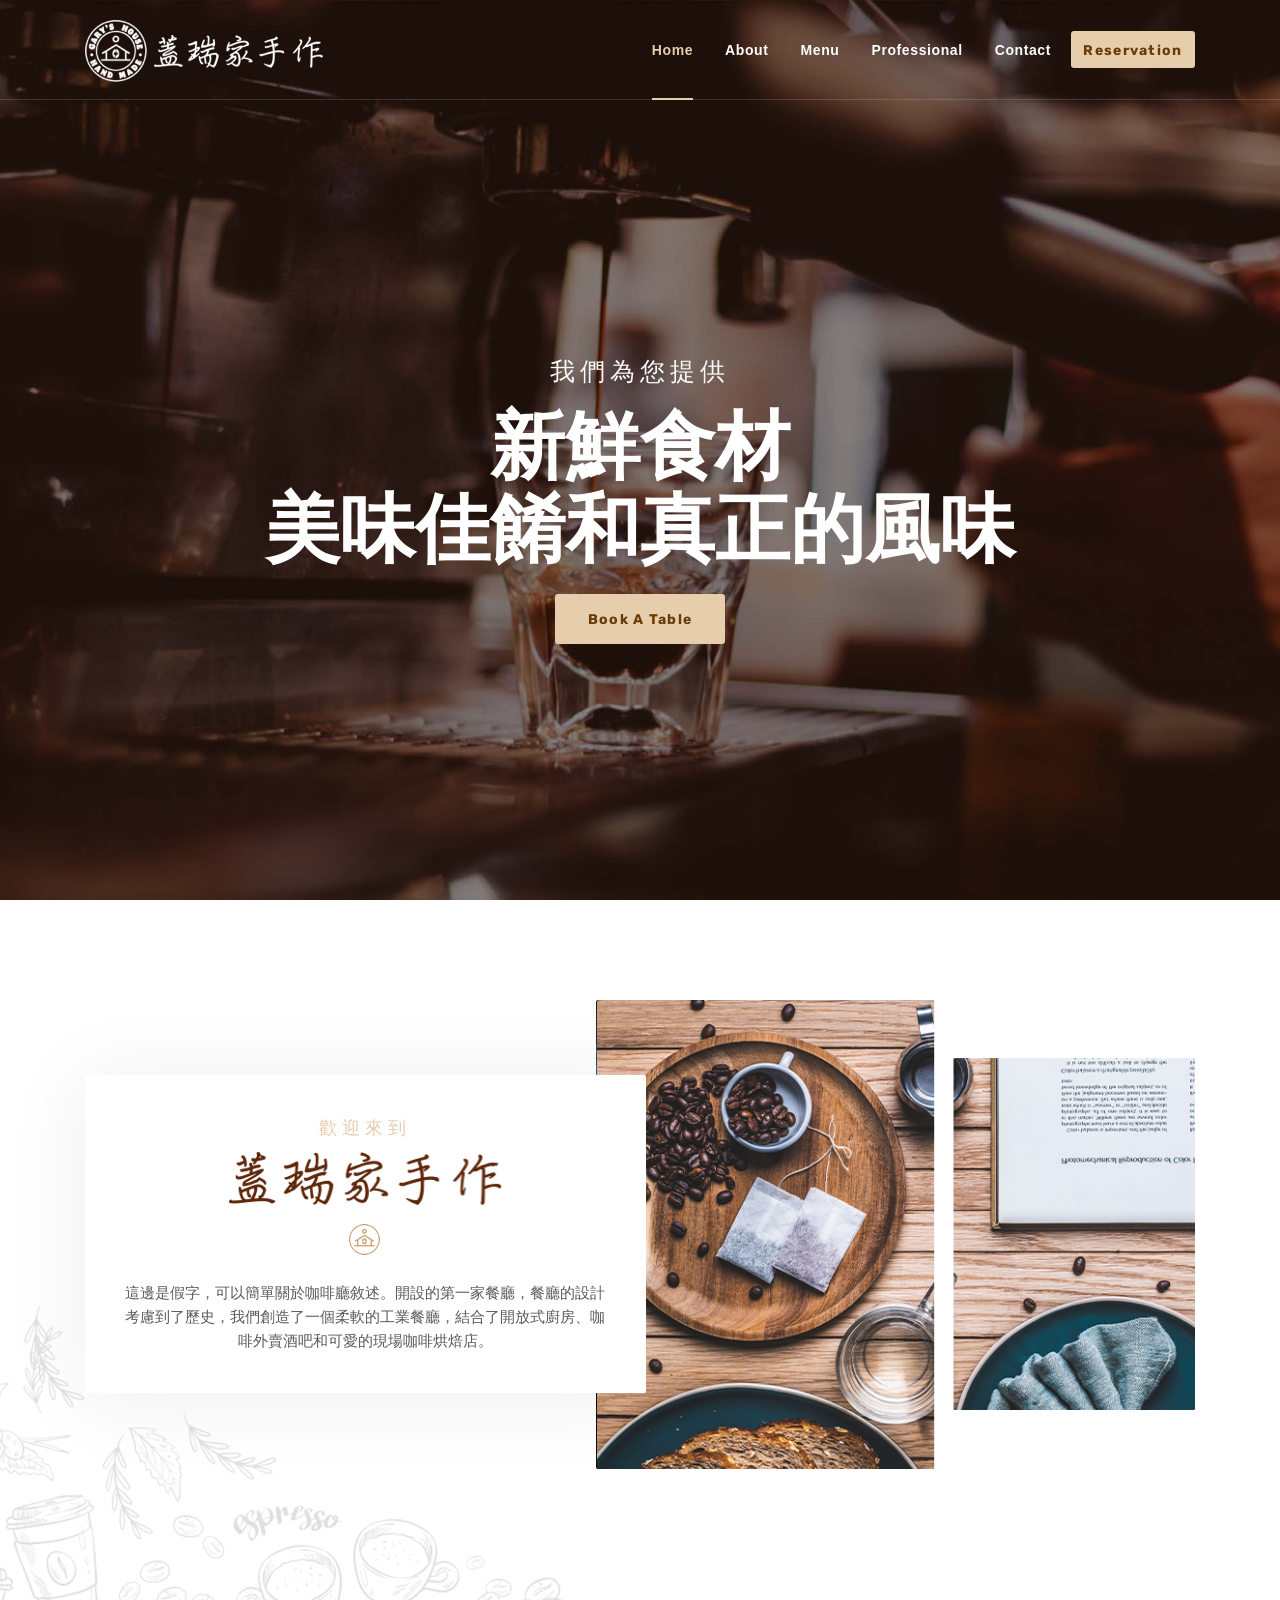
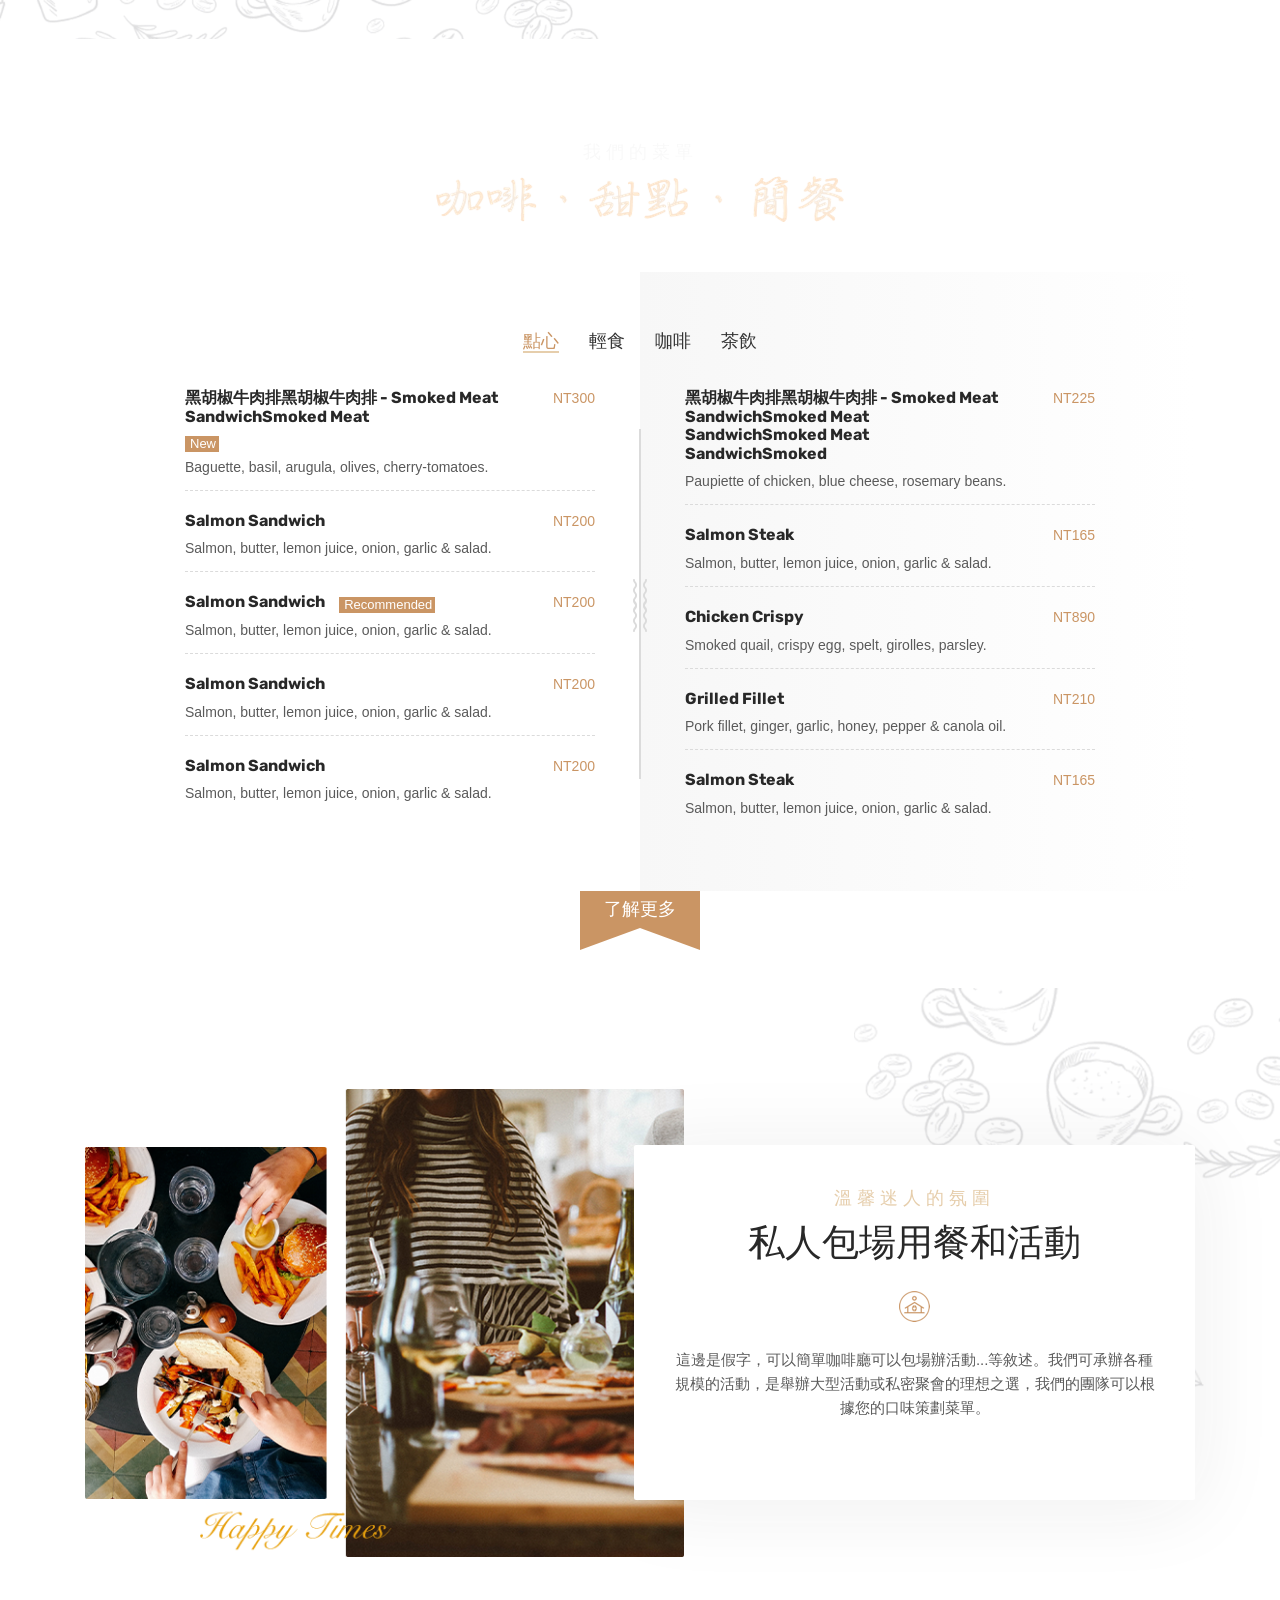
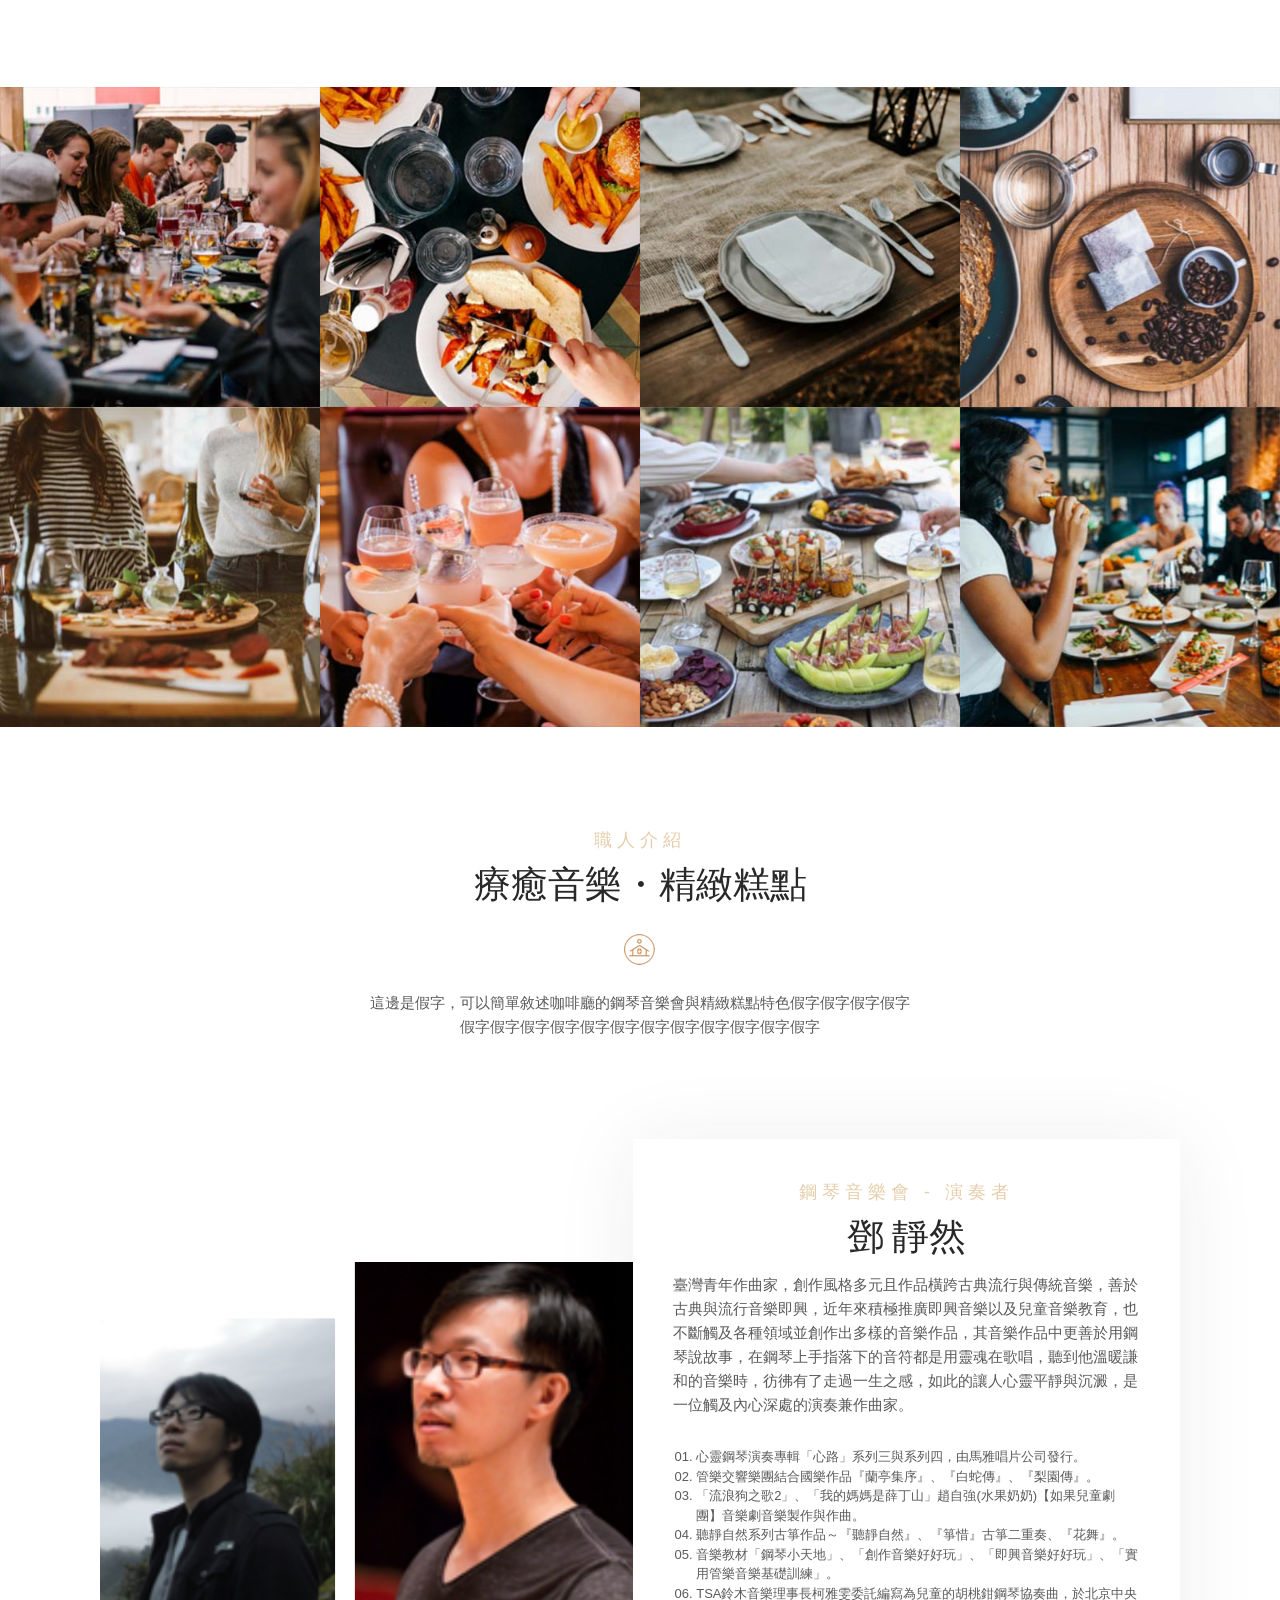
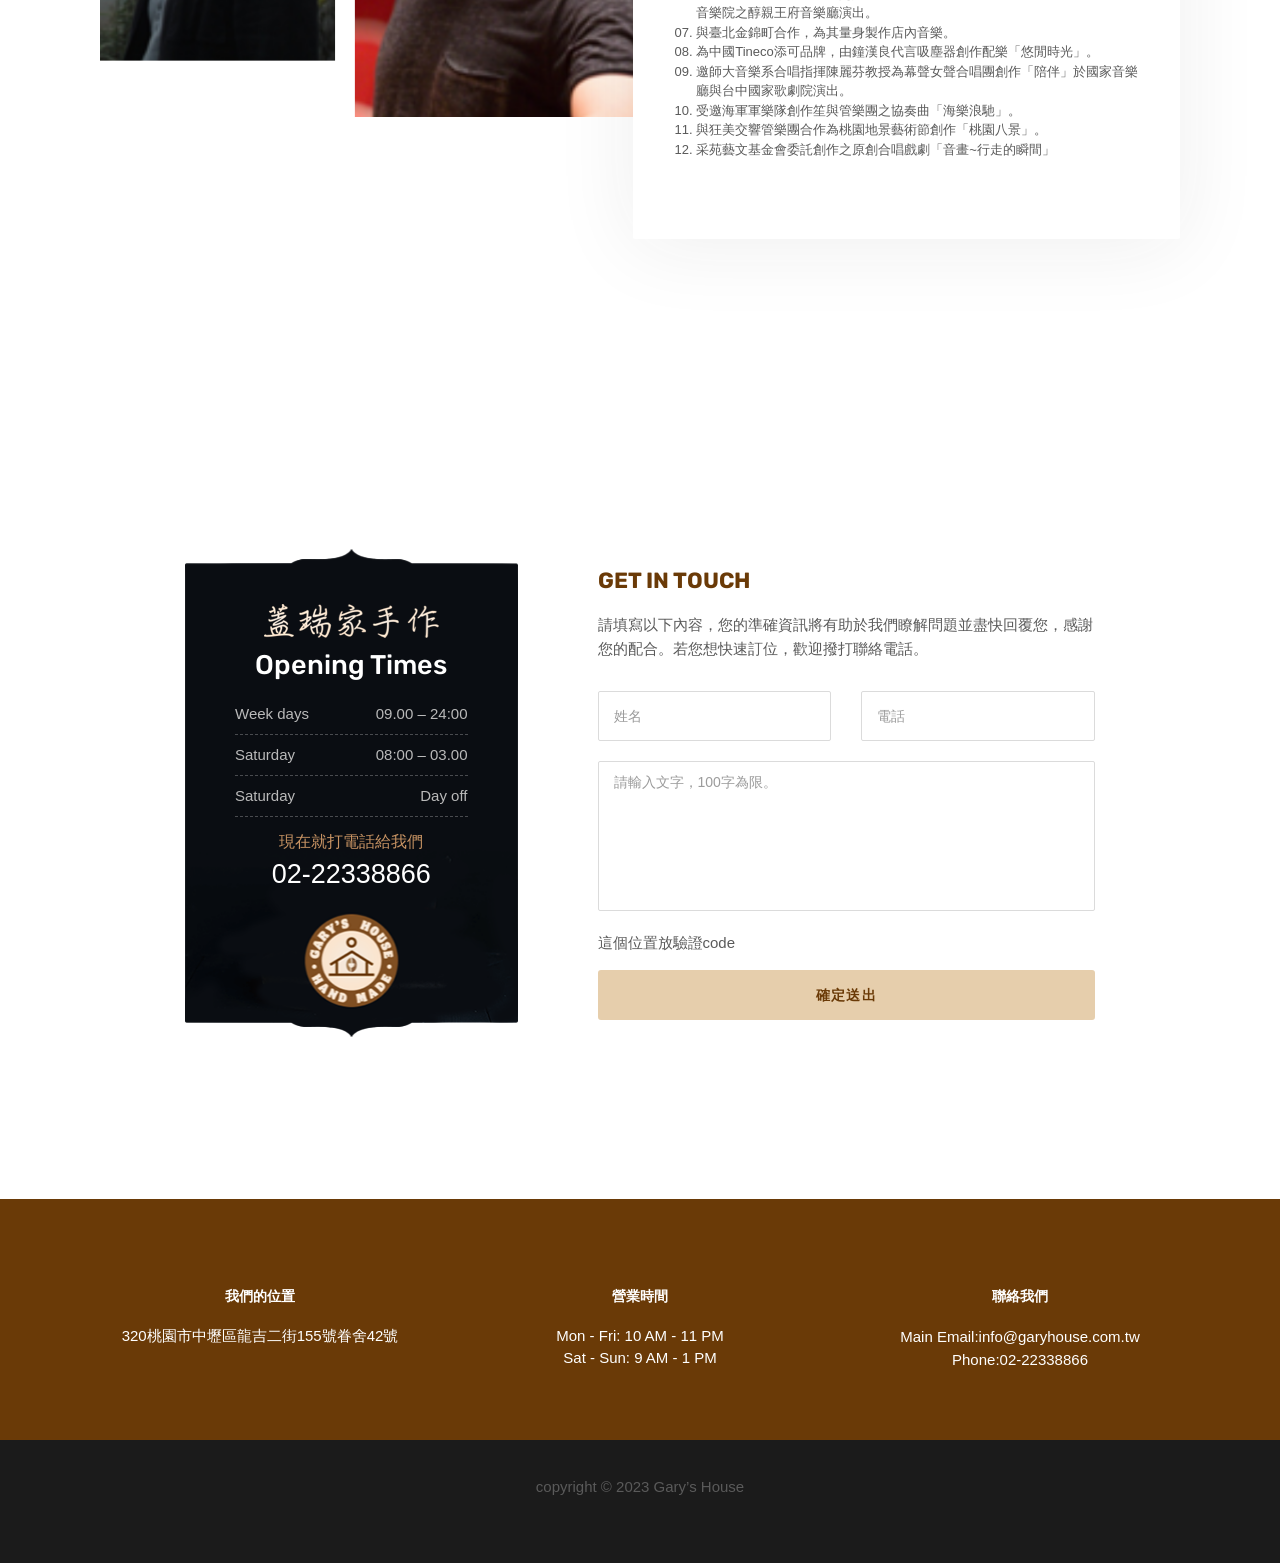
==== commit 328ba3b4: "fix index contant & menu price layout & menupage price layout" ====
--- a/index.html
+++ b/index.html
@@ -166,37 +166,78 @@
                   <div class="row">
                     <div class="col-sm-12 col-md-12 col-lg-6 menu-wrapper-inner">
                       <div class="menu-item">
-                        <h4 class="menu__item-title"><a href="menu-detail.html">Smoked Meat Sandwich</a></h4>
-                        <span class="pricing__tag">New</span>
-                        <span class="menu__item-price">NT300</span>
+                        <div class="row">
+                          <div class="col-9 col-lg-10">
+                            <h4 class="menu__item-title"><a href="menu-detail.html">黑胡椒牛肉排黑胡椒牛肉排 - Smoked Meat SandwichSmoked Meat</a></h4>
+                            <span class="pricing__tag">New</span>
+                          </div>
+                          <div class="col-3 col-md-12 col-lg-2">
+                            <span class="menu__item-price">NT300</span>
+                          </div>
+                        </div>
                         <p class="menu__item-desc">Baguette, basil, arugula, olives, cherry-tomatoes.</p>
                       </div><!-- /.menu-item -->
-                      <div class="menu-item">
-                        <h4 class="menu__item-title"><a href="menu-detail.html">Salmon Sandwich</a></h4>
-                        <span class="menu__item-price">NT200</span>
-                        <p class="menu__item-desc">Salmon, butter, lemon juice, onion, garlic & salad.</p>
-                      </div><!-- /.menu-item -->
-                      <div class="menu-item">
-                        <h4 class="menu__item-title"><a href="menu-detail.html">Pan of Fried Eggs</a></h4>
-                        <span class="pricing__tag">Recommended</span>
-                        <span class="menu__item-price">NT150</span>
-                        <p class="menu__item-desc">Eggs, bacon and cherry-tomatoes with bread.</p>
-                      </div><!-- /.menu-item -->
-                      <div class="menu-item">
-                        <h4 class="menu__item-title"><a href="menu-detail.html">Breakfast Set</a></h4>
-                        <span class="menu__item-price">NT285</span>
-                        <p class="menu__item-desc">Croissants with strawberries, mascarpone, honey.</p>
-                      </div><!-- /.menu-item -->
-                      <div class="menu-item">
-                        <h4 class="menu__item-title"><a href="menu-detail.html">Healthy Breakfast</a></h4>
-                        <span class="menu__item-price">NT230</span>
-                        <p class="menu__item-desc">Oat granola with fresh blueberries, almond, yogurt.</p>
+
+                      <div class="menu-item">
+                        <div class="row">
+                          <div class="col-9 col-lg-10">
+                            <h4 class="menu__item-title"><a href="menu-detail.html">Salmon Sandwich</a></h4>
+                          </div>
+                          <div class="col-3 col-lg-2">
+                            <span class="menu__item-price">NT200</span>
+                          </div>
+                        </div>
+                        <p class="menu__item-desc">Salmon, butter, lemon juice, onion, garlic & salad.</p>
+                      </div><!-- /.menu-item -->
+
+                      <div class="menu-item">
+                        <div class="row">
+                          <div class="col-9 col-lg-10">
+                            <h4 class="menu__item-title"><a href="menu-detail.html">Salmon Sandwich</a></h4>
+                            <span class="pricing__tag">Recommended</span>
+                          </div>
+                          <div class="col-3 col-lg-2">
+                            <span class="menu__item-price">NT200</span>
+                          </div>
+                        </div>
+                        <p class="menu__item-desc">Salmon, butter, lemon juice, onion, garlic & salad.</p>
+                      </div><!-- /.menu-item -->
+
+                      <div class="menu-item">
+                        <div class="row">
+                          <div class="col-9 col-lg-10">
+                            <h4 class="menu__item-title"><a href="menu-detail.html">Salmon Sandwich</a></h4>
+                          </div>
+                          <div class="col-3 col-lg-2">
+                            <span class="menu__item-price">NT200</span>
+                          </div>
+                        </div>
+                        <p class="menu__item-desc">Salmon, butter, lemon juice, onion, garlic & salad.</p>
+                      </div><!-- /.menu-item -->
+
+                      <div class="menu-item">
+                        <div class="row">
+                          <div class="col-9 col-lg-10">
+                            <h4 class="menu__item-title"><a href="menu-detail.html">Salmon Sandwich</a></h4>
+                          </div>
+                          <div class="col-3 col-lg-2">
+                            <span class="menu__item-price">NT200</span>
+                          </div>
+                        </div>
+                        <p class="menu__item-desc">Salmon, butter, lemon juice, onion, garlic & salad.</p>
                       </div><!-- /.menu-item -->
                     </div><!-- /.col-lg-6 -->
+
                     <div class="col-sm-12 col-md-12 col-lg-6 menu-wrapper-inner">
                       <div class="menu-item">
-                        <h4 class="menu__item-title"><a href="menu-detail.html">Chicken Breast</a></h4>
-                        <span class="menu__item-price">NT225</span>
+                        <div class="row">
+                          <div class="col-9 col-lg-10">
+                            <h4 class="menu__item-title"><a href="menu-detail.html">黑胡椒牛肉排黑胡椒牛肉排 - Smoked Meat SandwichSmoked Meat SandwichSmoked Meat SandwichSmoked</a></h4>
+                          </div>
+                          <div class="col-3 col-lg-2">
+                            <span class="menu__item-price">NT225</span>
+                          </div>
+                        </div>
                         <p class="menu__item-desc">Paupiette of chicken, blue cheese, rosemary beans.</p>
                       </div><!-- /.menu-item -->
                       <div class="menu-item">
@@ -638,9 +679,9 @@
                   <div class="col-12">
                     <div class="reservation__form-heading  mb-30">
                       <div class="d-flex justify-content-between">
-                        <h5 class="type-brow">歡迎與我們聯絡</h5>
+                        <h5 class="type-brow">GET IN TOUCH</h5>
                       </div>
-                      <p class="heading__desc">這邊是假字，可以簡單敘述聯絡我們的官方文字。</br>假字假字假字假字假字假字假字假字假字假字假字假字假字假字假字假字假字</p>
+                      <p class="heading__desc">請填寫以下內容，您的準確資訊將有助於我們瞭解問題並盡快回覆您，感謝您的配合。若您想快速訂位，歡迎撥打聯絡電話。</p>
                     </div><!-- /.heading -->
                   </div>
                   
@@ -660,8 +701,12 @@
                     </div>
                   </div><!-- /.col-lg-12 -->
                   <div class="col-sm-12 col-md-12 col-lg-12">
+                    <p>這個位置放驗證code</p>
+                  </div><!-- /.col-lg-6 -->
+                  <div class="col-sm-12 col-md-12 col-lg-12">
                     <button type="submit" class="btn btn__primary btn__block">確定送出</button>
                   </div><!-- /.col-lg-12 -->
+
                 </div><!-- /.row -->
               </form>
             </div><!-- /.col-lg-7 -->
--- a/css/style.css
+++ b/css/style.css
@@ -569,7 +569,7 @@
 
 /*---------------------- Forms
 ----------------------*/
-.form-group { position: relative; margin-bottom: 30px; }
+.form-group { position: relative; margin-bottom: 20px; }
 
 .form-control { height: 50px; line-height: 50px; background-color: #ffffff; border: 1px solid #dbdbdb; border-radius: 2px; padding: 0 15px; font-size: 14px; width: 100%; color: #9b9b9b; }
 .form-control:focus { background-color: #ffffff; border-color: #E6CEAC; }
@@ -1636,7 +1636,7 @@
 
 .menu-layout1 .menu-item, .menu-layout5 .menu-item { padding-bottom: 11px; border-bottom: 1px dashed #dbdbdb; margin-bottom: 20px; }
 .menu-layout1 .menu-item .menu__item-title, .menu-layout5 .menu-item .menu__item-title { display: inline-block; margin-right: 10px; }
-.menu-layout1 .menu-item .menu__item-price, .menu-layout5 .menu-item .menu__item-price { position: absolute; top: 0; right: 0; display: block; min-width: 50px; text-align: right; }
+.menu-layout1 .menu-item .menu__item-price, .menu-layout5 .menu-item .menu__item-price { float: right; }
 
 .menu-layout2 .menu-item { margin-bottom: 40px; }
 .menu-layout2 .menu-item .menu__item-desc { margin-bottom: 10px; }
@@ -1678,7 +1678,7 @@
   .menu-layout2 .menu-item .menu__item-content { -ms-flex: 0 0 69.5%; flex: 0 0 69.5%; max-width: 69.5%; padding-left: 30px; } }
 @media (max-width: 992px) { .menu-layout5 .menu-wrapper { padding: 15px; }
   .menu-layout5 .menu-wrapper:before, .menu-layout5 .menu-wrapper:after { display: none; }
-  .menu-layout5 .menu-wrapper-inner:first-child { padding-left: 15px !important; }
+  .menu-layout5 .menu-wrapper-inner:first-child { padding-left: 15px !important; padding-right: 15px; }
   .menu-layout5 .menu-wrapper-inner:last-child { padding-left: 15px !important; } }
 /* Medium Size Devices */
 @media only screen and (min-width: 576px) and (max-width: 767px) { .menu-layout4 .menu-item .menu__item-content { padding: 40px; } }
--- a/css/public.css
+++ b/css/public.css
@@ -17,3 +17,5 @@
 .p_ul { list-style: decimal-leading-zero; padding-left: 23px !important; }
 
 .pt-use { padding-top: 50px !important; padding-bottom: 50px !important; }
+
+.md-price { color: #CA9564; }
